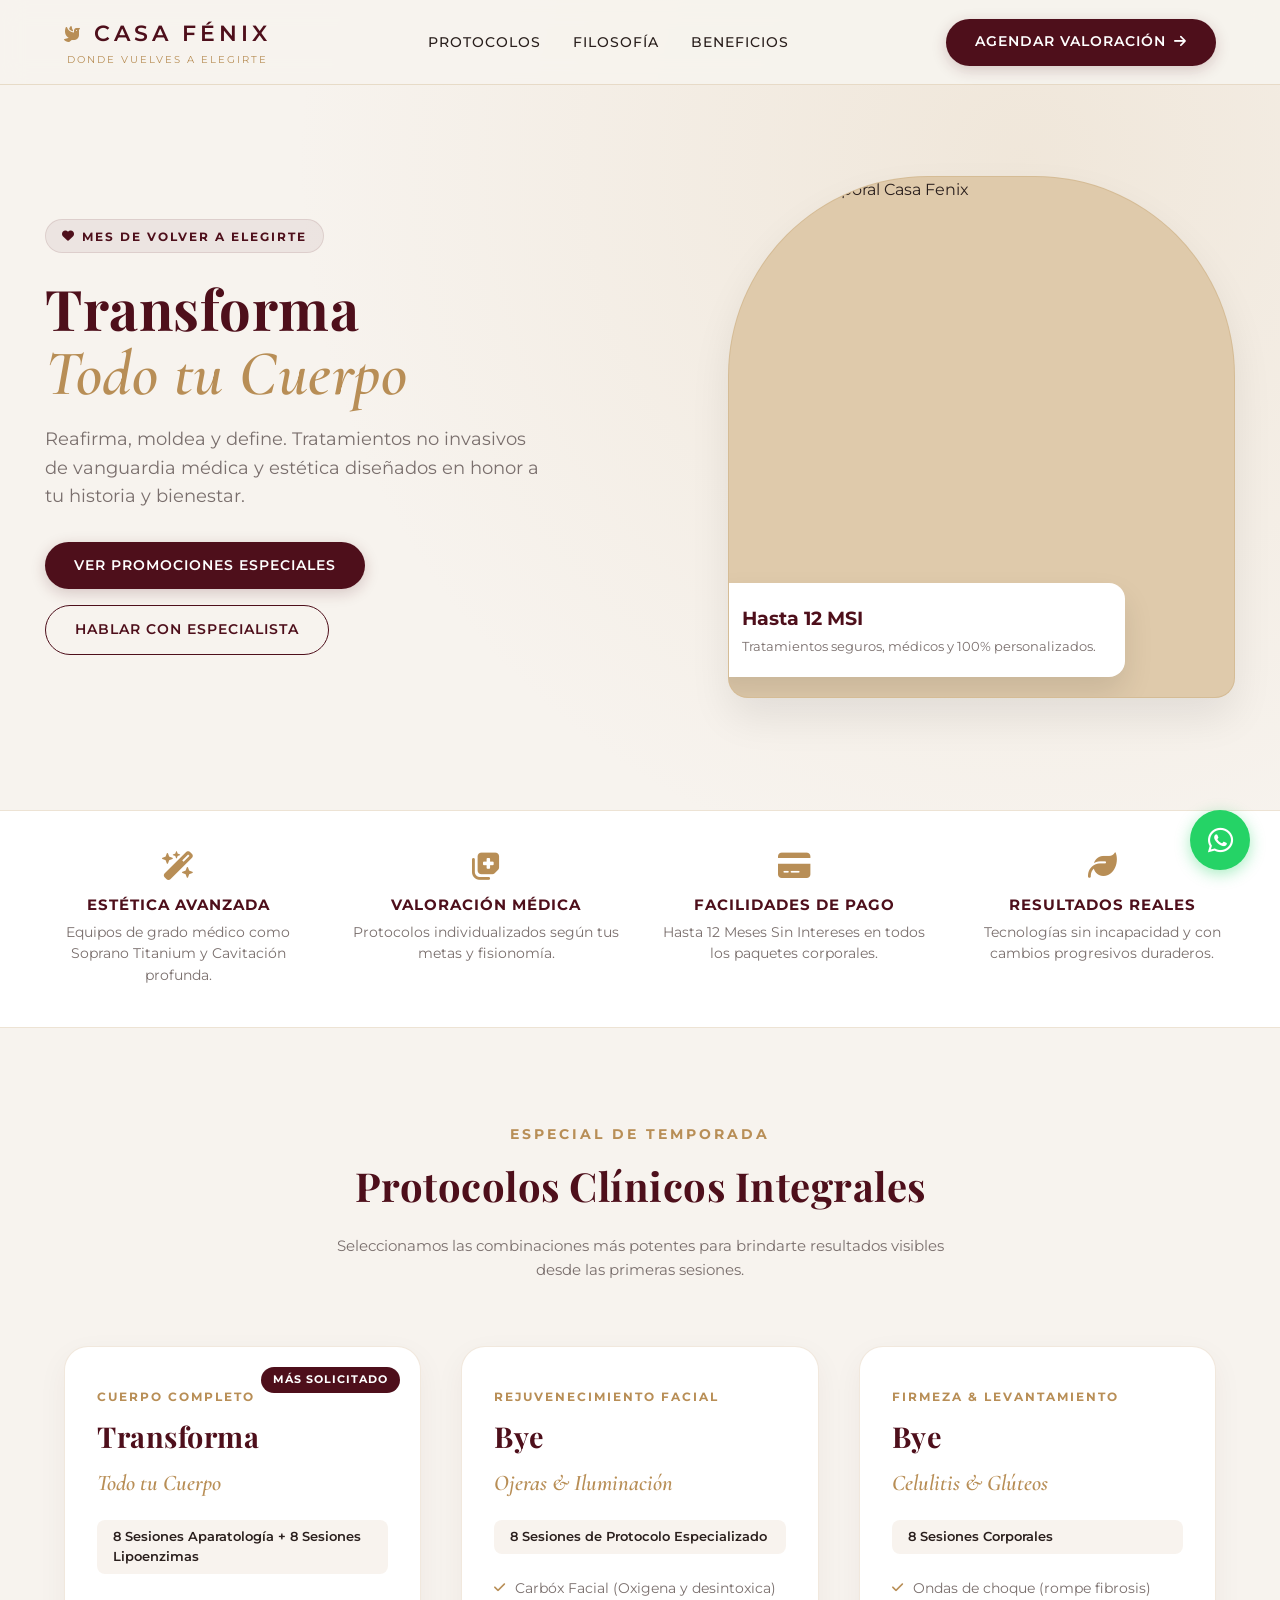
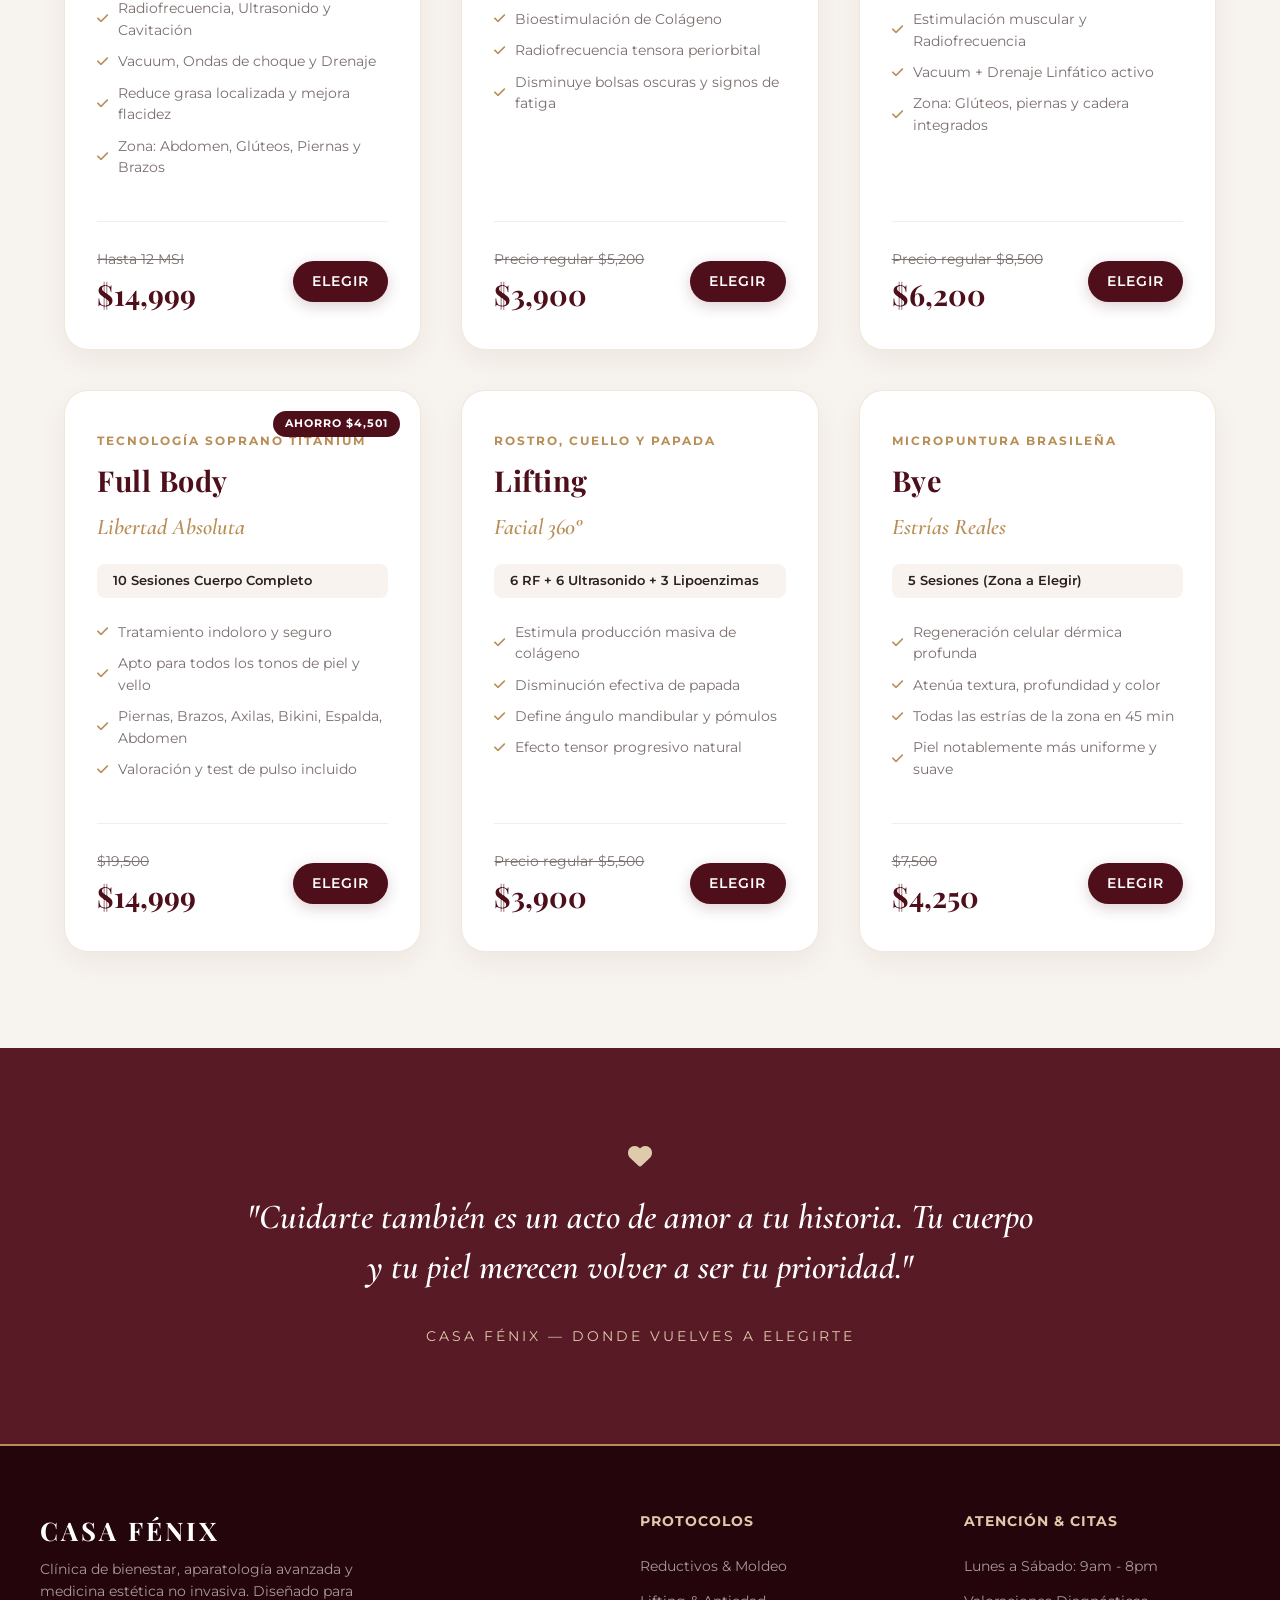
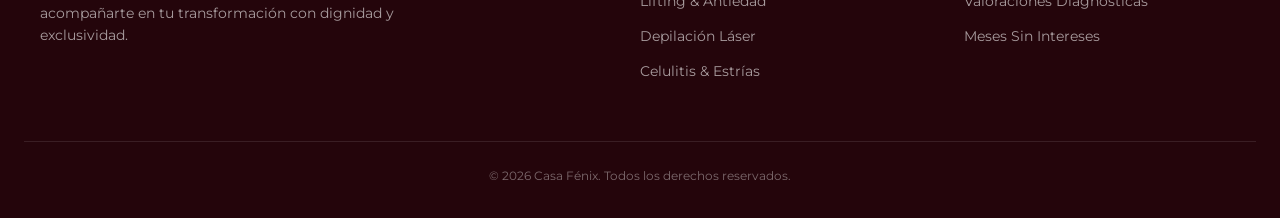
==== index.html @ b95ff63a "Add files via upload" ====
<!DOCTYPE html>
<html lang="es">
<head>
    <meta charset="UTF-8">
    <meta name="viewport" content="width=device-width, initial-scale=1.0">
    <title>Casa Fénix | Donde vuelves a elegirte</title>
    <!-- Google Fonts -->
    <link rel="preconnect" href="https://fonts.googleapis.com">
    <link rel="preconnect" href="https://fonts.gstatic.com" crossorigin>
    <link href="https://fonts.googleapis.com/css2?family=Cormorant+Garamond:ital,wght@1,400;1,600&family=Montserrat:wght@300;400;500;600;700&family=Playfair+Display:ital,wght@0,500;0,700;1,400&display=swap" rel="stylesheet">
    <!-- FontAwesome para íconos -->
    <link rel="stylesheet" href="https://cdnjs.cloudflare.com/ajax/libs/font-awesome/6.4.0/css/all.min.css">

    <style>
        :root {
            --burgundy: #4E0F1B;
            --burgundy-dark: #320810;
            --burgundy-light: #721829;
            --gold: #B88E56;
            --gold-light: #DFCAAB;
            --gold-gradient: linear-gradient(135deg, #B88E56 0%, #D4AF77 50%, #A37943 100%);
            --cream-bg: #F7F3EE;
            --card-bg: #FFFFFF;
            --text-dark: #2A1F1D;
            --text-muted: #7A6F6D;
            --border-light: rgba(184, 142, 86, 0.25);
            --shadow-soft: 0 10px 30px rgba(78, 15, 27, 0.05);
            --transition: all 0.3s cubic-bezier(0.25, 0.8, 0.25, 1);
        }

        * {
            margin: 0;
            padding: 0;
            box-sizing: border-box;
        }

        body {
            font-family: 'Montserrat', sans-serif;
            background-color: var(--cream-bg);
            color: var(--text-dark);
            line-height: 1.6;
            overflow-x: hidden;
        }

        /* TIPOGRAFÍAS */
        h1, h2, h3, .serif-font {
            font-family: 'Playfair Display', serif;
            letter-spacing: 0.5px;
        }

        .script-font {
            font-family: 'Cormorant Garamond', serif;
            font-style: italic;
            font-weight: 600;
        }

        /* HEADER / NAVEGACIÓN */
        header {
            position: fixed;
            top: 0;
            left: 0;
            width: 100%;
            background: rgba(247, 243, 238, 0.92);
            backdrop-filter: blur(12px);
            z-index: 1000;
            border-bottom: 1px solid var(--border-light);
            transition: var(--transition);
        }

        .nav-container {
            max-width: 1200px;
            margin: 0 auto;
            display: flex;
            justify-content: space-between;
            align-items: center;
            padding: 1rem 1.5rem;
        }

        .logo-area {
            text-align: center;
            text-decoration: none;
        }

        .logo-title {
            font-size: 1.4rem;
            letter-spacing: 4px;
            font-weight: 600;
            color: var(--burgundy);
            display: flex;
            align-items: center;
            gap: 10px;
        }

        .logo-subtitle {
            font-size: 0.65rem;
            letter-spacing: 2px;
            color: var(--gold);
            text-transform: uppercase;
        }

        .nav-links {
            display: flex;
            gap: 2rem;
            list-style: none;
        }

        .nav-links a {
            text-decoration: none;
            color: var(--text-dark);
            font-size: 0.85rem;
            font-weight: 500;
            letter-spacing: 1px;
            text-transform: uppercase;
            transition: var(--transition);
        }

        .nav-links a:hover {
            color: var(--burgundy);
        }

        /* BOTONES */
        .btn {
            display: inline-flex;
            align-items: center;
            justify-content: center;
            gap: 8px;
            padding: 0.8rem 1.8rem;
            border-radius: 50px;
            text-decoration: none;
            font-weight: 600;
            font-size: 0.85rem;
            letter-spacing: 1px;
            transition: var(--transition);
            cursor: pointer;
            border: none;
            text-transform: uppercase;
        }

        .btn-burgundy {
            background-color: var(--burgundy);
            color: #FFFFFF;
            box-shadow: 0 4px 15px rgba(78, 15, 27, 0.2);
        }

        .btn-burgundy:hover {
            background-color: var(--burgundy-light);
            transform: translateY(-2px);
            box-shadow: 0 8px 25px rgba(78, 15, 27, 0.3);
        }

        /* HERO SECTION */
        .hero {
            padding: 9rem 1.5rem 5rem;
            min-height: 90vh;
            display: flex;
            align-items: center;
            position: relative;
            background: radial-gradient(circle at 80% 20%, rgba(223, 202, 171, 0.3) 0%, transparent 60%);
        }

        .hero-container {
            max-width: 1200px;
            margin: 0 auto;
            display: grid;
            grid-template-columns: 1.1fr 0.9fr;
            gap: 4rem;
            align-items: center;
        }

        .hero-tag {
            display: inline-flex;
            align-items: center;
            gap: 6px;
            background: rgba(78, 15, 27, 0.06);
            color: var(--burgundy);
            padding: 0.4rem 1rem;
            border-radius: 30px;
            font-size: 0.75rem;
            font-weight: 700;
            letter-spacing: 2px;
            text-transform: uppercase;
            margin-bottom: 1.5rem;
            border: 1px solid rgba(78, 15, 27, 0.1);
        }

        .hero-title {
            font-size: 3.5rem;
            line-height: 1.1;
            color: var(--burgundy);
            margin-bottom: 1rem;
        }

        .hero-title span {
            font-size: 4rem;
            color: var(--gold);
            display: block;
        }

        .hero-desc {
            color: var(--text-muted);
            font-size: 1.1rem;
            margin-bottom: 2rem;
            max-width: 500px;
        }

        .hero-banner-image {
            position: relative;
            border-radius: 200px 200px 20px 20px;
            overflow: hidden;
            border: 1px solid var(--border-light);
            box-shadow: 0 20px 40px rgba(0, 0, 0, 0.08);
            background-color: var(--gold-light);
        }

        .hero-banner-image img {
            width: 100%;
            height: 520px;
            object-fit: cover;
            display: block;
        }

        .hero-floating-card {
            position: absolute;
            bottom: 20px;
            left: -20px;
            background: #FFFFFF;
            padding: 1.2rem 1.8rem;
            border-radius: 16px;
            box-shadow: 0 15px 30px rgba(0,0,0,0.1);
            border-left: 4px solid var(--gold);
        }

        .hero-floating-card h4 {
            color: var(--burgundy);
            font-size: 1.2rem;
            margin-bottom: 4px;
        }

        .hero-floating-card p {
            font-size: 0.8rem;
            color: var(--text-muted);
        }

        /* PILARES / BENEFICIOS */
        .features-strip {
            background-color: #FFFFFF;
            border-top: 1px solid var(--border-light);
            border-bottom: 1px solid var(--border-light);
            padding: 2.5rem 1.5rem;
        }

        .features-grid {
            max-width: 1200px;
            margin: 0 auto;
            display: grid;
            grid-template-columns: repeat(auto-fit, minmax(240px, 1fr));
            gap: 2rem;
            text-align: center;
        }

        .feature-item i {
            font-size: 1.8rem;
            color: var(--gold);
            margin-bottom: 0.8rem;
        }

        .feature-item h5 {
            font-size: 0.95rem;
            text-transform: uppercase;
            letter-spacing: 1px;
            color: var(--burgundy);
            margin-bottom: 0.3rem;
        }

        .feature-item p {
            font-size: 0.85rem;
            color: var(--text-muted);
        }

        /* PROTOCOLOS Y PROMOCIONES */
        .treatments-section {
            padding: 6rem 1.5rem;
            max-width: 1200px;
            margin: 0 auto;
        }

        .section-header {
            text-align: center;
            max-width: 650px;
            margin: 0 auto 4rem;
        }

        .section-tag {
            color: var(--gold);
            font-size: 0.85rem;
            letter-spacing: 3px;
            text-transform: uppercase;
            font-weight: 700;
            display: block;
            margin-bottom: 0.5rem;
        }

        .section-title {
            font-size: 2.5rem;
            color: var(--burgundy);
            margin-bottom: 1rem;
        }

        .section-desc {
            color: var(--text-muted);
            font-size: 0.95rem;
        }

        .cards-grid {
            display: grid;
            grid-template-columns: repeat(auto-fill, minmax(350px, 1fr));
            gap: 2.5rem;
        }

        .treatment-card {
            background: var(--card-bg);
            border-radius: 24px;
            overflow: hidden;
            border: 1px solid rgba(184, 142, 86, 0.2);
            box-shadow: var(--shadow-soft);
            display: flex;
            flex-direction: column;
            transition: var(--transition);
            position: relative;
        }

        .treatment-card:hover {
            transform: translateY(-8px);
            box-shadow: 0 20px 40px rgba(78, 15, 27, 0.1);
        }

        .card-ribbon {
            position: absolute;
            top: 20px;
            right: 20px;
            background: var(--burgundy);
            color: #FFFFFF;
            font-size: 0.7rem;
            font-weight: 700;
            padding: 4px 12px;
            border-radius: 20px;
            letter-spacing: 1px;
            text-transform: uppercase;
        }

        .card-body {
            padding: 2.5rem 2rem 2rem;
            display: flex;
            flex-direction: column;
            flex-grow: 1;
        }

        .card-header-protocol {
            font-size: 0.75rem;
            text-transform: uppercase;
            letter-spacing: 2px;
            color: var(--gold);
            font-weight: 700;
            margin-bottom: 0.4rem;
        }

        .card-title {
            font-size: 1.8rem;
            color: var(--burgundy);
            margin-bottom: 0.4rem;
        }

        .card-subtitle {
            font-size: 1.4rem;
            color: var(--gold);
            margin-bottom: 1.2rem;
        }

        .card-sessions {
            background: rgba(184, 142, 86, 0.1);
            color: var(--text-dark);
            padding: 0.4rem 1rem;
            border-radius: 8px;
            font-size: 0.8rem;
            font-weight: 600;
            display: inline-block;
            margin-bottom: 1.5rem;
        }

        .card-features {
            list-style: none;
            margin-bottom: 2rem;
            flex-grow: 1;
        }

        .card-features li {
            font-size: 0.85rem;
            margin-bottom: 0.6rem;
            color: var(--text-muted);
            display: flex;
            align-items: center;
            gap: 10px;
        }

        .card-features li i {
            color: var(--gold);
            font-size: 0.8rem;
        }

        .card-pricing {
            border-top: 1px solid rgba(184, 142, 86, 0.15);
            padding-top: 1.5rem;
            display: flex;
            justify-content: space-between;
            align-items: center;
        }

        .price-regular {
            text-decoration: line-through;
            font-size: 0.85rem;
            color: var(--text-muted);
        }

        .price-special {
            font-size: 1.8rem;
            font-weight: 700;
            color: var(--burgundy);
            font-family: 'Playfair Display', serif;
        }

        .price-msi {
            font-size: 0.7rem;
            color: var(--gold);
            font-weight: 600;
            text-transform: uppercase;
        }

        /* TESTIMONIOS / MANIFIESTO */
        .manifesto-section {
            background: linear-gradient(rgba(78, 15, 27, 0.95), rgba(78, 15, 27, 0.95)), url('https://images.unsplash.com/photo-1540555700478-4be289fbecef?auto=format&fit=crop&w=1200&q=80') center/cover fixed;
            color: #FFFFFF;
            padding: 6rem 1.5rem;
            text-align: center;
        }

        .manifesto-content {
            max-width: 800px;
            margin: 0 auto;
        }

        .manifesto-phrase {
            font-size: 2.2rem;
            line-height: 1.4;
            margin-bottom: 2rem;
        }

        .manifesto-author {
            font-size: 0.85rem;
            letter-spacing: 3px;
            text-transform: uppercase;
            color: var(--gold-light);
        }

        /* FOOTER */
        footer {
            background: #24050B;
            color: #FFFFFF;
            padding: 4rem 1.5rem 2rem;
            border-top: 2px solid var(--gold);
        }

        .footer-grid {
            max-width: 1200px;
            margin: 0 auto;
            display: grid;
            grid-template-columns: 2fr 1fr 1fr;
            gap: 3rem;
            margin-bottom: 3rem;
        }

        .footer-logo h3 {
            font-size: 1.6rem;
            letter-spacing: 3px;
            margin-bottom: 0.5rem;
        }

        .footer-desc {
            color: rgba(255, 255, 255, 0.6);
            font-size: 0.85rem;
            max-width: 380px;
        }

        .footer-col h5 {
            color: var(--gold-light);
            font-size: 0.9rem;
            letter-spacing: 1px;
            text-transform: uppercase;
            margin-bottom: 1.2rem;
        }

        .footer-col ul {
            list-style: none;
        }

        .footer-col ul li {
            margin-bottom: 0.6rem;
        }

        .footer-col ul li a {
            color: rgba(255, 255, 255, 0.6);
            text-decoration: none;
            font-size: 0.85rem;
            transition: var(--transition);
        }

        .footer-col ul li a:hover {
            color: var(--gold-light);
        }

        .footer-bottom {
            text-align: center;
            border-top: 1px solid rgba(255, 255, 255, 0.1);
            padding-top: 1.5rem;
            font-size: 0.75rem;
            color: rgba(255, 255, 255, 0.4);
        }

        /* BOTÓN FLOTANTE DE WHATSAPP */
        .whatsapp-float {
            position: fixed;
            bottom: 30px;
            right: 30px;
            background-color: #25D366;
            color: #FFF;
            width: 60px;
            height: 60px;
            border-radius: 50%;
            display: flex;
            align-items: center;
            justify-content: center;
            font-size: 1.8rem;
            box-shadow: 0 4px 15px rgba(37, 211, 102, 0.4);
            text-decoration: none;
            z-index: 1000;
            transition: var(--transition);
        }

        .whatsapp-float:hover {
            transform: scale(1.1);
        }

        /* RESPONSIVE */
        @media (max-width: 900px) {
            .hero-container {
                grid-template-columns: 1fr;
                text-align: center;
            }
            .hero-floating-card {
                left: 50%;
                transform: translateX(-50%);
                width: 80%;
            }
            .hero-desc {
                margin: 0 auto 2rem;
            }
            .footer-grid {
                grid-template-columns: 1fr;
            }
            .nav-links {
                display: none;
            }
        }
    </style>
</head>
<body>

    <!-- NAVEGACIÓN -->
    <header>
        <div class="nav-container">
            <a href="#" class="logo-area">
                <div class="logo-title">
                    <i class="fa-solid fa-dove" style="font-size: 1rem; color: var(--gold);"></i>
                    CASA FÉNIX
                </div>
                <div class="logo-subtitle">Donde vuelves a elegirte</div>
            </a>
            <ul class="nav-links">
                <li><a href="#tratamientos">Protocolos</a></li>
                <li><a href="#experiencia">Filosofía</a></li>
                <li><a href="#beneficios">Beneficios</a></li>
            </ul>
            <a href="https://wa.me/521234567890?text=Hola,%20deseo%20agendar%20mi%20valoración%20en%20Casa%20Fénix" target="_blank" class="btn btn-burgundy">
                Agendar Valoración <i class="fa-solid fa-arrow-right"></i>
            </a>
        </div>
    </header>

    <!-- HERO SECTION -->
    <section class="hero">
        <div class="hero-container">
            <div>
                <div class="hero-tag">
                    <i class="fa-solid fa-heart"></i> Mes de volver a elegirte
                </div>
                <h1 class="hero-title">
                    Transforma <span class="script-font">Todo tu Cuerpo</span>
                </h1>
                <p class="hero-desc">
                    Reafirma, moldea y define. Tratamientos no invasivos de vanguardia médica y estética diseñados en honor a tu historia y bienestar.
                </p>
                <div style="display: flex; gap: 1rem; flex-wrap: wrap;">
                    <a href="#tratamientos" class="btn btn-burgundy">Ver Promociones Especiales</a>
                    <a href="https://wa.me/521234567890" target="_blank" class="btn" style="border: 1px solid var(--burgundy); color: var(--burgundy);">Hablar con Especialista</a>
                </div>
            </div>
            <div class="hero-banner-image">
                <!-- Imagen estética de alta calidad -->
                <img src="https://images.unsplash.com/photo-1519823551278-64ac92734fb1?auto=format&fit=crop&w=800&q=80" alt="Cuidado corporal Casa Fenix">
                <div class="hero-floating-card">
                    <h4>Hasta 12 MSI</h4>
                    <p>Tratamientos seguros, médicos y 100% personalizados.</p>
                </div>
            </div>
        </div>
    </section>

    <!-- PILARES DE VALOR -->
    <section class="features-strip" id="beneficios">
        <div class="features-grid">
            <div class="feature-item">
                <i class="fa-solid fa-wand-magic-sparkles"></i>
                <h5>Estética Avanzada</h5>
                <p>Equipos de grado médico como Soprano Titanium y Cavitación profunda.</p>
            </div>
            <div class="feature-item">
                <i class="fa-solid fa-notes-medical"></i>
                <h5>Valoración Médica</h5>
                <p>Protocolos individualizados según tus metas y fisionomía.</p>
            </div>
            <div class="feature-item">
                <i class="fa-solid fa-credit-card"></i>
                <h5>Facilidades de Pago</h5>
                <p>Hasta 12 Meses Sin Intereses en todos los paquetes corporales.</p>
            </div>
            <div class="feature-item">
                <i class="fa-solid fa-leaf"></i>
                <h5>Resultados Reales</h5>
                <p>Tecnologías sin incapacidad y con cambios progresivos duraderos.</p>
            </div>
        </div>
    </section>

    <!-- CATÁLOGO DE TRATAMIENTOS / CARDS EXTRAÍDAS -->
    <section class="treatments-section" id="tratamientos">
        <div class="section-header">
            <span class="section-tag">Especial de Temporada</span>
            <h2 class="section-title">Protocolos Clínicos Integrales</h2>
            <p class="section-desc">Seleccionamos las combinaciones más potentes para brindarte resultados visibles desde las primeras sesiones.</p>
        </div>

        <div class="cards-grid">
            
            <!-- TARJETA 1: TRANSFORMA TODO TU CUERPO -->
            <div class="treatment-card">
                <div class="card-ribbon">Más Solicitado</div>
                <div class="card-body">
                    <span class="card-header-protocol">Cuerpo Completo</span>
                    <h3 class="card-title">Transforma</h3>
                    <div class="card-subtitle script-font">Todo tu Cuerpo</div>
                    <span class="card-sessions">8 Sesiones Aparatología + 8 Sesiones Lipoenzimas</span>
                    
                    <ul class="card-features">
                        <li><i class="fa-solid fa-check"></i> Radiofrecuencia, Ultrasonido y Cavitación</li>
                        <li><i class="fa-solid fa-check"></i> Vacuum, Ondas de choque y Drenaje</li>
                        <li><i class="fa-solid fa-check"></i> Reduce grasa localizada y mejora flacidez</li>
                        <li><i class="fa-solid fa-check"></i> Zona: Abdomen, Glúteos, Piernas y Brazos</li>
                    </ul>

                    <div class="card-pricing">
                        <div>
                            <span class="price-regular">Hasta 12 MSI</span>
                            <div class="price-special">$14,999</div>
                        </div>
                        <a href="https://wa.me/521234567890?text=Me%20interesa%20el%20paquete%20Transforma%20Todo%20tu%20Cuerpo" target="_blank" class="btn btn-burgundy" style="padding: 0.6rem 1.2rem;">Elegir</a>
                    </div>
                </div>
            </div>

            <!-- TARJETA 2: BYE OJERAS -->
            <div class="treatment-card">
                <div class="card-body">
                    <span class="card-header-protocol">Rejuvenecimiento Facial</span>
                    <h3 class="card-title">Bye</h3>
                    <div class="card-subtitle script-font">Ojeras & Iluminación</div>
                    <span class="card-sessions">8 Sesiones de Protocolo Especializado</span>
                    
                    <ul class="card-features">
                        <li><i class="fa-solid fa-check"></i> Carbóx Facial (Oxigena y desintoxica)</li>
                        <li><i class="fa-solid fa-check"></i> Bioestimulación de Colágeno</li>
                        <li><i class="fa-solid fa-check"></i> Radiofrecuencia tensora periorbital</li>
                        <li><i class="fa-solid fa-check"></i> Disminuye bolsas oscuras y signos de fatiga</li>
                    </ul>

                    <div class="card-pricing">
                        <div>
                            <span class="price-regular">Precio regular $5,200</span>
                            <div class="price-special">$3,900</div>
                        </div>
                        <a href="https://wa.me/521234567890?text=Me%20interesa%20el%20paquete%20Bye%20Ojeras" target="_blank" class="btn btn-burgundy" style="padding: 0.6rem 1.2rem;">Elegir</a>
                    </div>
                </div>
            </div>

            <!-- TARJETA 3: BYE CELULITIS -->
            <div class="treatment-card">
                <div class="card-body">
                    <span class="card-header-protocol">Firmeza & Levantamiento</span>
                    <h3 class="card-title">Bye</h3>
                    <div class="card-subtitle script-font">Celulitis & Glúteos</div>
                    <span class="card-sessions">8 Sesiones Corporales</span>
                    
                    <ul class="card-features">
                        <li><i class="fa-solid fa-check"></i> Ondas de choque (rompe fibrosis)</li>
                        <li><i class="fa-solid fa-check"></i> Estimulación muscular y Radiofrecuencia</li>
                        <li><i class="fa-solid fa-check"></i> Vacuum + Drenaje Linfático activo</li>
                        <li><i class="fa-solid fa-check"></i> Zona: Glúteos, piernas y cadera integrados</li>
                    </ul>

                    <div class="card-pricing">
                        <div>
                            <span class="price-regular">Precio regular $8,500</span>
                            <div class="price-special">$6,200</div>
                        </div>
                        <a href="https://wa.me/521234567890?text=Me%20interesa%20el%20paquete%20Bye%20Celulitis" target="_blank" class="btn btn-burgundy" style="padding: 0.6rem 1.2rem;">Elegir</a>
                    </div>
                </div>
            </div>

            <!-- TARJETA 4: DEPILACIÓN LÁSER FULL BODY -->
            <div class="treatment-card">
                <div class="card-ribbon">Ahorro $4,501</div>
                <div class="card-body">
                    <span class="card-header-protocol">Tecnología Soprano Titanium</span>
                    <h3 class="card-title">Full Body</h3>
                    <div class="card-subtitle script-font">Libertad Absoluta</div>
                    <span class="card-sessions">10 Sesiones Cuerpo Completo</span>
                    
                    <ul class="card-features">
                        <li><i class="fa-solid fa-check"></i> Tratamiento indoloro y seguro</li>
                        <li><i class="fa-solid fa-check"></i> Apto para todos los tonos de piel y vello</li>
                        <li><i class="fa-solid fa-check"></i> Piernas, Brazos, Axilas, Bikini, Espalda, Abdomen</li>
                        <li><i class="fa-solid fa-check"></i> Valoración y test de pulso incluido</li>
                    </ul>

                    <div class="card-pricing">
                        <div>
                            <span class="price-regular">$19,500</span>
                            <div class="price-special">$14,999</div>
                        </div>
                        <a href="https://wa.me/521234567890?text=Me%20interesa%20la%20Depilación%20Full%20Body" target="_blank" class="btn btn-burgundy" style="padding: 0.6rem 1.2rem;">Elegir</a>
                    </div>
                </div>
            </div>

            <!-- TARJETA 5: LIFTING FACIAL 360 -->
            <div class="treatment-card">
                <div class="card-body">
                    <span class="card-header-protocol">Rostro, Cuello y Papada</span>
                    <h3 class="card-title">Lifting</h3>
                    <div class="card-subtitle script-font">Facial 360°</div>
                    <span class="card-sessions">6 RF + 6 Ultrasonido + 3 Lipoenzimas</span>
                    
                    <ul class="card-features">
                        <li><i class="fa-solid fa-check"></i> Estimula producción masiva de colágeno</li>
                        <li><i class="fa-solid fa-check"></i> Disminución efectiva de papada</li>
                        <li><i class="fa-solid fa-check"></i> Define ángulo mandibular y pómulos</li>
                        <li><i class="fa-solid fa-check"></i> Efecto tensor progresivo natural</li>
                    </ul>

                    <div class="card-pricing">
                        <div>
                            <span class="price-regular">Precio regular $5,500</span>
                            <div class="price-special">$3,900</div>
                        </div>
                        <a href="https://wa.me/521234567890?text=Me%20interesa%20el%20Lifting%20Facial%20360" target="_blank" class="btn btn-burgundy" style="padding: 0.6rem 1.2rem;">Elegir</a>
                    </div>
                </div>
            </div>

            <!-- TARJETA 6: BYE ESTRÍAS -->
            <div class="treatment-card">
                <div class="card-body">
                    <span class="card-header-protocol">Micropuntura Brasileña</span>
                    <h3 class="card-title">Bye</h3>
                    <div class="card-subtitle script-font">Estrías Reales</div>
                    <span class="card-sessions">5 Sesiones (Zona a Elegir)</span>
                    
                    <ul class="card-features">
                        <li><i class="fa-solid fa-check"></i> Regeneración celular dérmica profunda</li>
                        <li><i class="fa-solid fa-check"></i> Atenúa textura, profundidad y color</li>
                        <li><i class="fa-solid fa-check"></i> Todas las estrías de la zona en 45 min</li>
                        <li><i class="fa-solid fa-check"></i> Piel notablemente más uniforme y suave</li>
                    </ul>

                    <div class="card-pricing">
                        <div>
                            <span class="price-regular">$7,500</span>
                            <div class="price-special">$4,250</div>
                        </div>
                        <a href="https://wa.me/521234567890?text=Me%20interesa%20el%20paquete%20Bye%20Estrías" target="_blank" class="btn btn-burgundy" style="padding: 0.6rem 1.2rem;">Elegir</a>
                    </div>
                </div>
            </div>

        </div>
    </section>

    <!-- MANIFIESTO EDITORIAL -->
    <section class="manifesto-section" id="experiencia">
        <div class="manifesto-content">
            <i class="fa-solid fa-heart" style="color: var(--gold-light); font-size: 1.5rem; margin-bottom: 1.5rem;"></i>
            <p class="manifesto-phrase script-font">
                "Cuidarte también es un acto de amor a tu historia. Tu cuerpo y tu piel merecen volver a ser tu prioridad."
            </p>
            <span class="manifesto-author">Casa Fénix &mdash; Donde vuelves a elegirte</span>
        </div>
    </section>

    <!-- FOOTER -->
    <footer>
        <div class="footer-grid">
            <div class="footer-logo">
                <h3 class="serif-font">CASA FÉNIX</h3>
                <p class="footer-desc">
                    Clínica de bienestar, aparatología avanzada y medicina estética no invasiva. Diseñado para acompañarte en tu transformación con dignidad y exclusividad.
                </p>
            </div>
            <div class="footer-col">
                <h5>Protocolos</h5>
                <ul>
                    <li><a href="#tratamientos">Reductivos & Moldeo</a></li>
                    <li><a href="#tratamientos">Lifting & Antiedad</a></li>
                    <li><a href="#tratamientos">Depilación Láser</a></li>
                    <li><a href="#tratamientos">Celulitis & Estrías</a></li>
                </ul>
            </div>
            <div class="footer-col">
                <h5>Atención & Citas</h5>
                <ul>
                    <li><a href="#">Lunes a Sábado: 9am - 8pm</a></li>
                    <li><a href="#">Valoraciones Diagnósticas</a></li>
                    <li><a href="#">Meses Sin Intereses</a></li>
                </ul>
            </div>
        </div>
        <div class="footer-bottom">
            &copy; 2026 Casa Fénix. Todos los derechos reservados.
        </div>
    </footer>

    <!-- BOTÓN FLOTANTE WHATSAPP -->
    <a href="https://wa.me/521234567890?text=Hola,%20quisiera%20más%20información%20sobre%20los%20tratamientos" class="whatsapp-float" target="_blank" title="Contactar por WhatsApp">
        <i class="fa-brands fa-whatsapp"></i>
    </a>

</body>
</html>
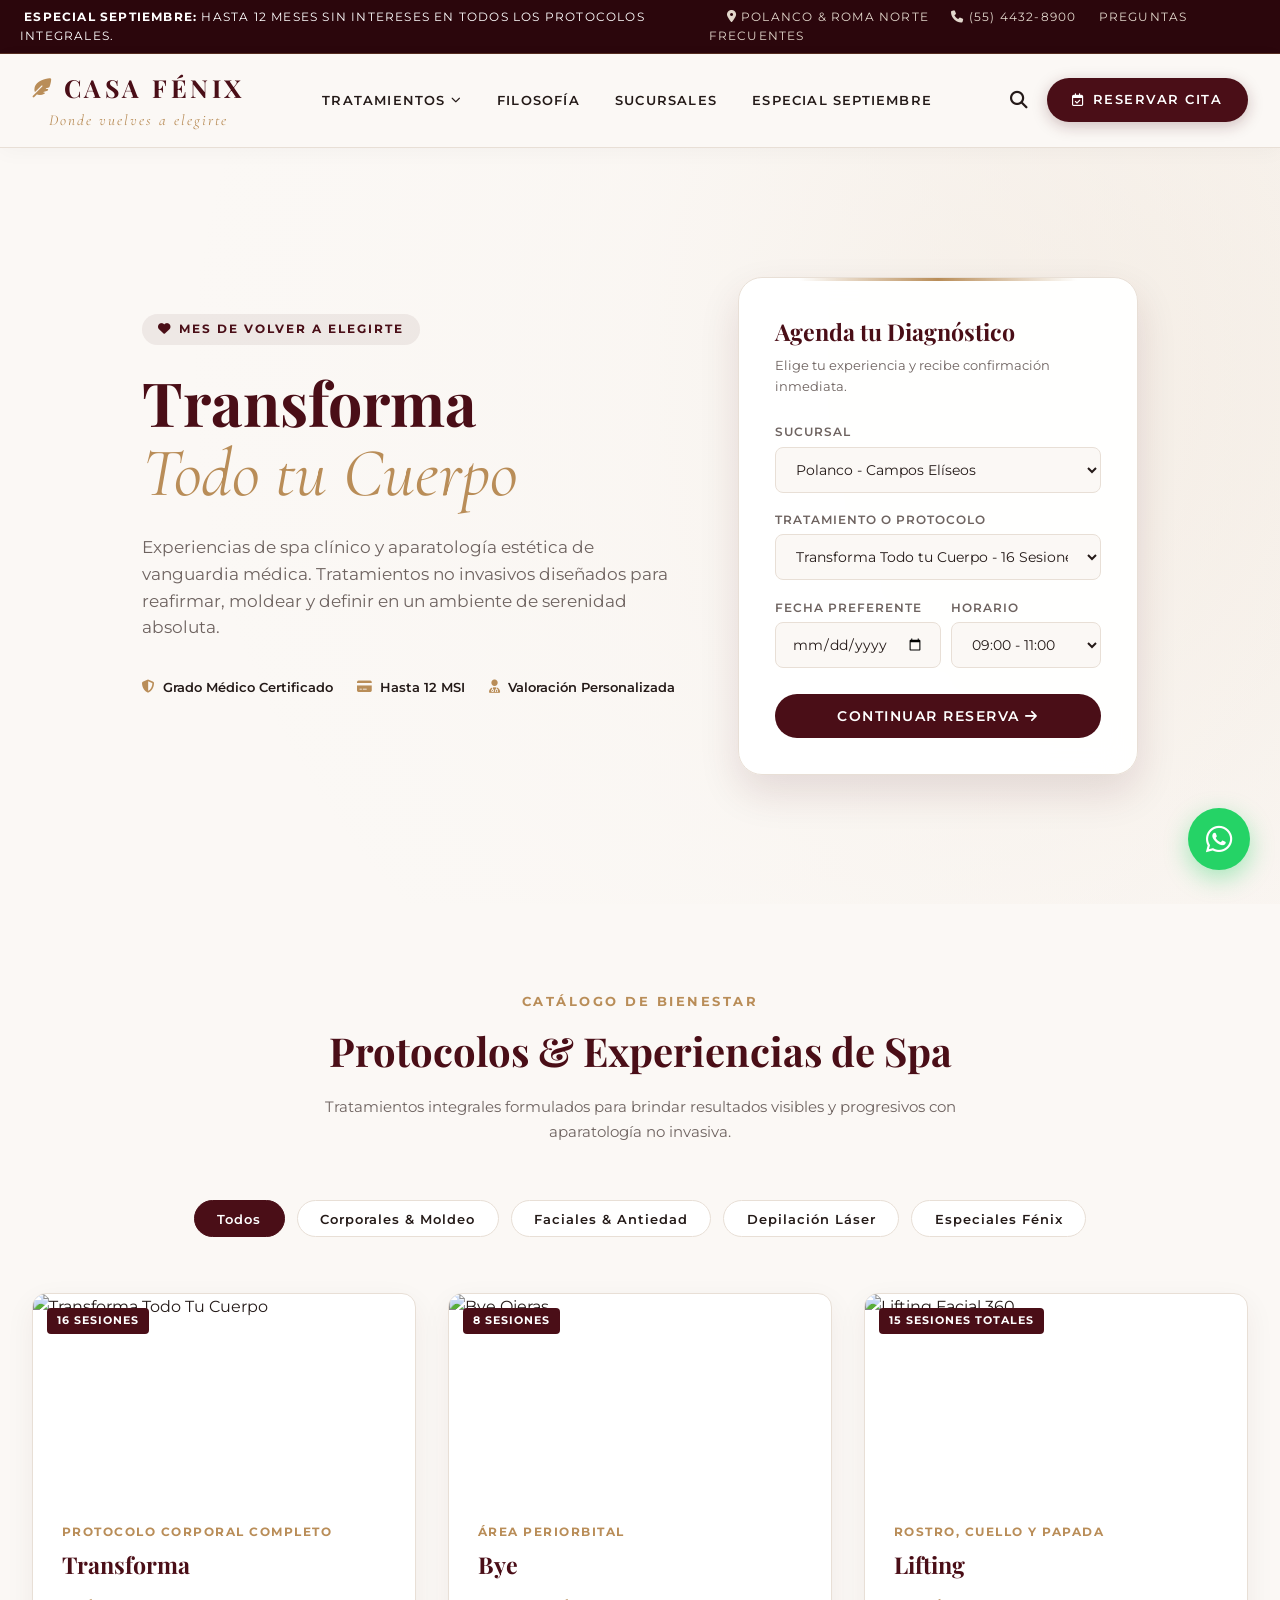
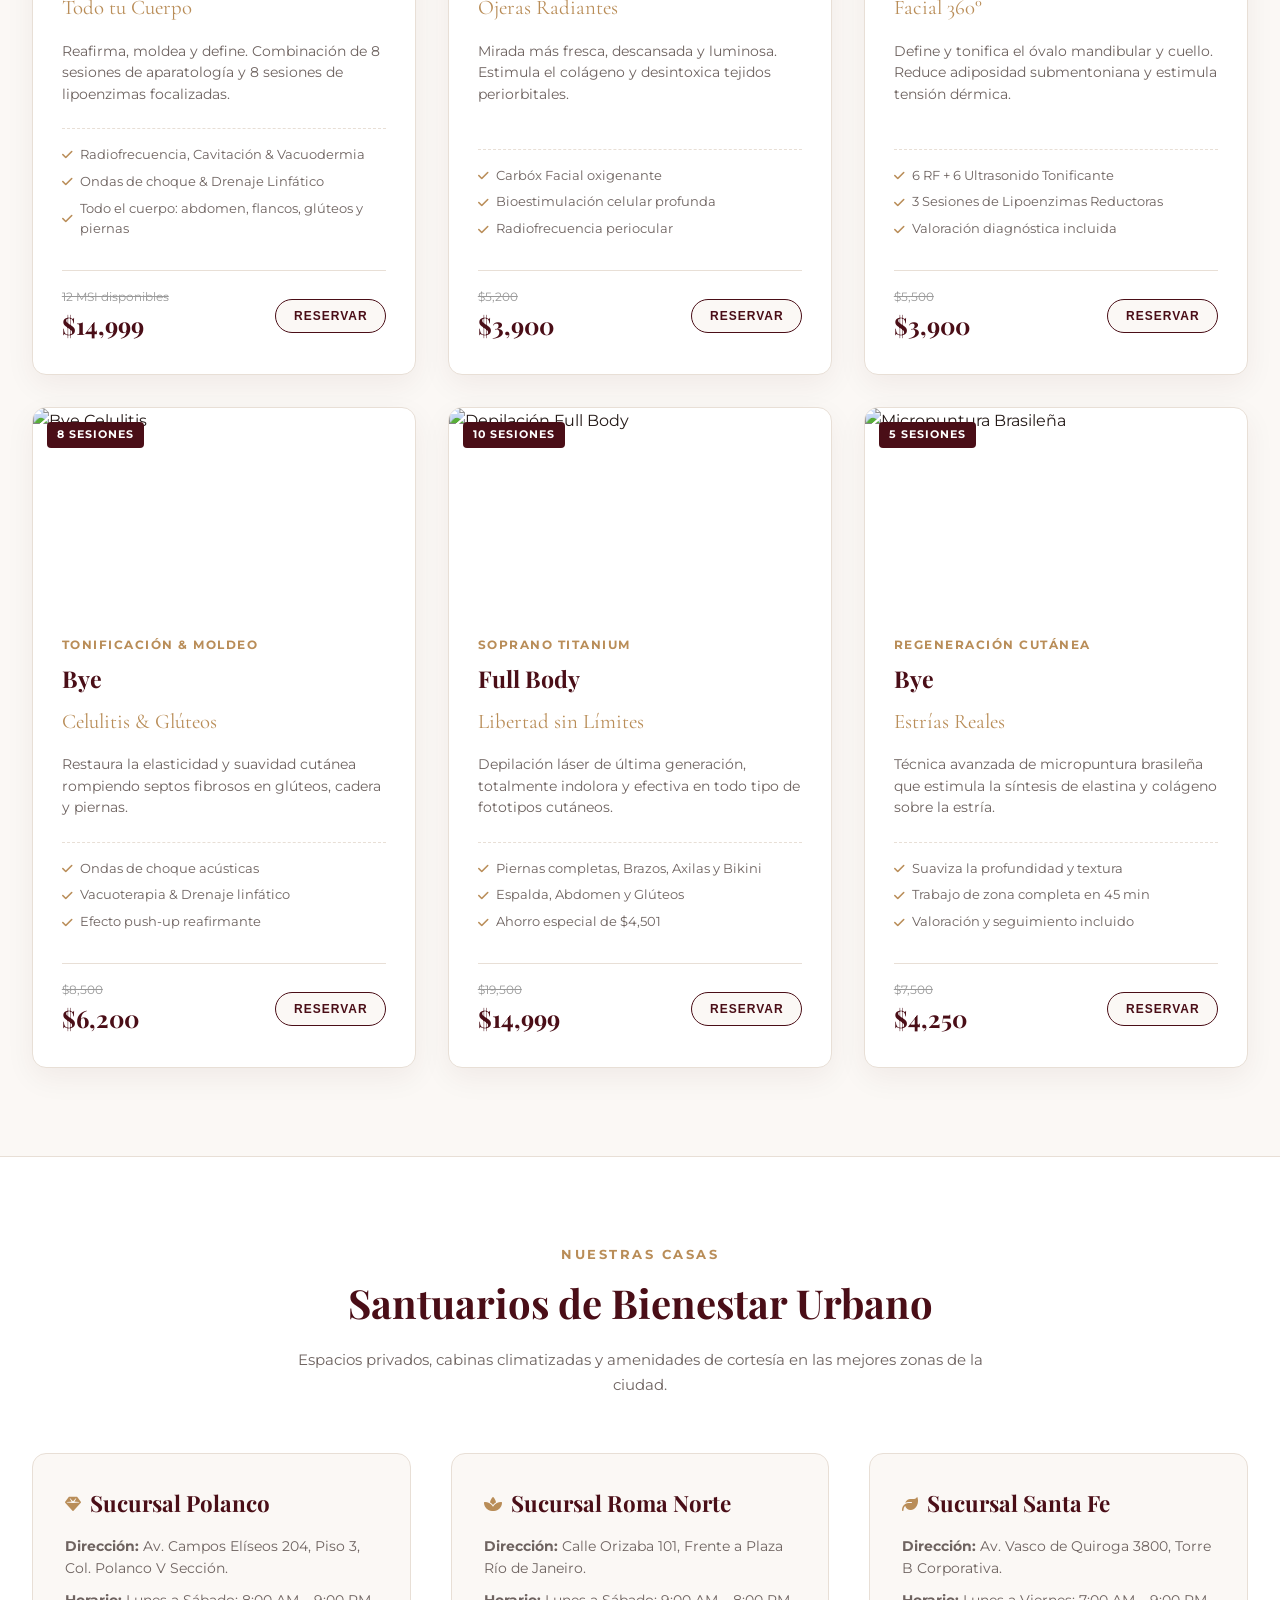
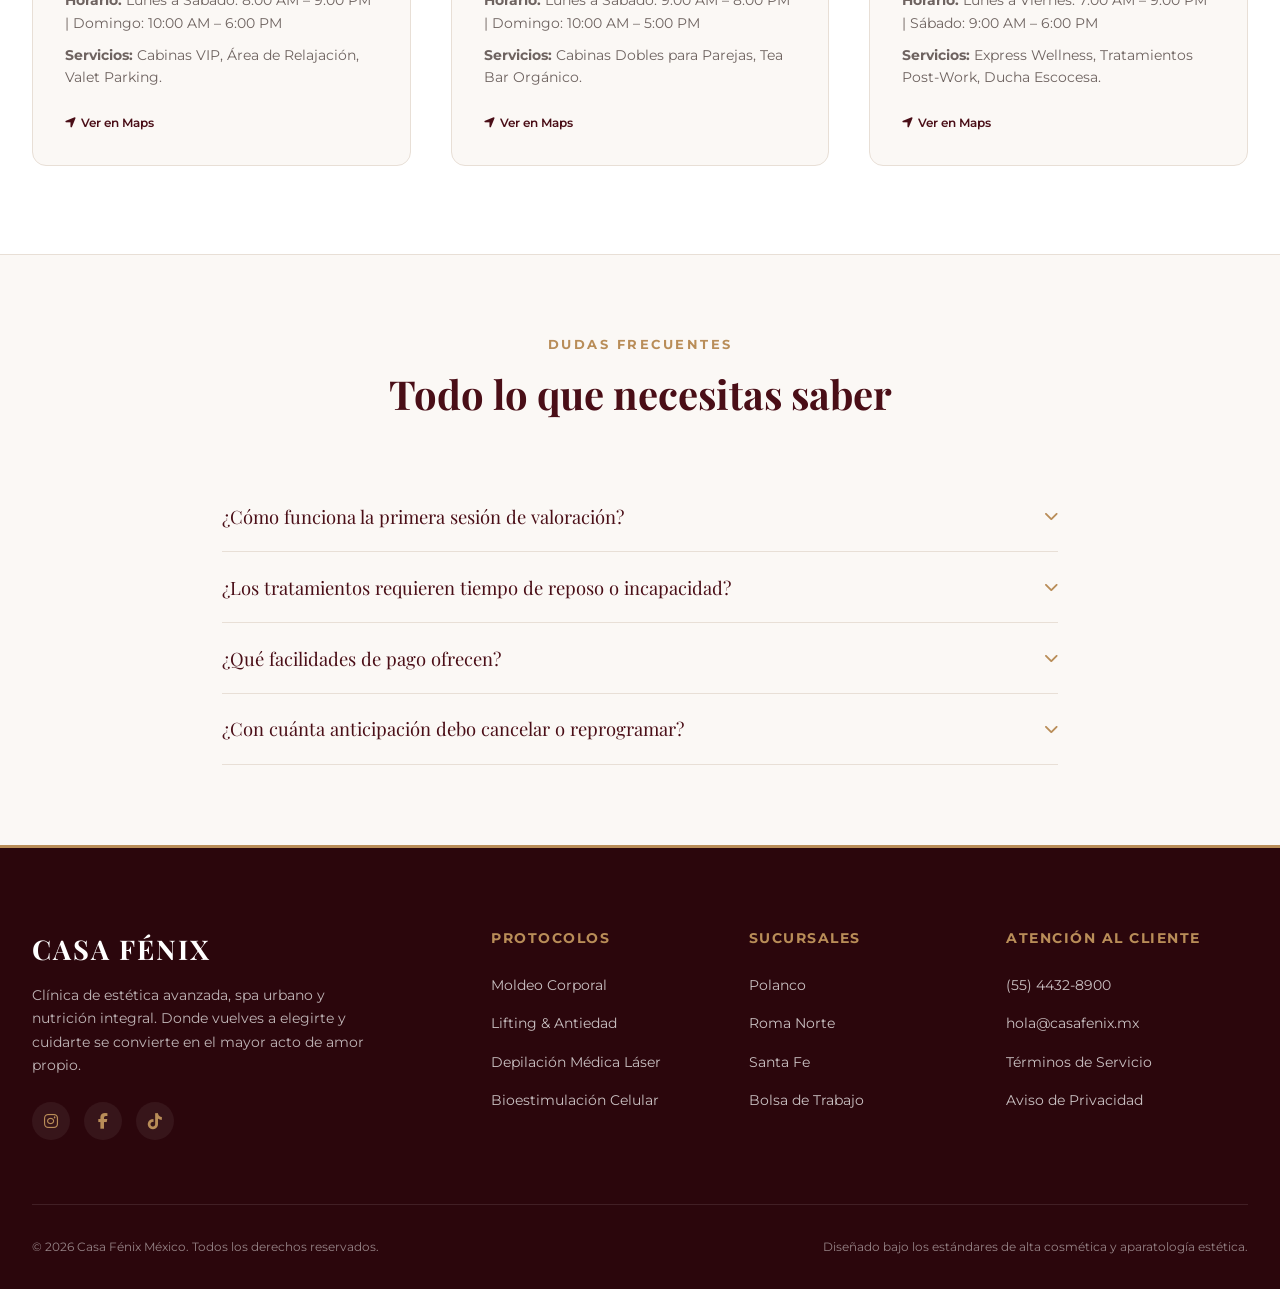
==== commit 6151fb34: "Update index.html" ====
--- a/index.html
+++ b/index.html
@@ -1,867 +1,1466 @@
 <!DOCTYPE html>
 <html lang="es">
 <head>
-    <meta charset="UTF-8">
-    <meta name="viewport" content="width=device-width, initial-scale=1.0">
-    <title>Casa Fénix | Donde vuelves a elegirte</title>
-    <!-- Google Fonts -->
-    <link rel="preconnect" href="https://fonts.googleapis.com">
-    <link rel="preconnect" href="https://fonts.gstatic.com" crossorigin>
-    <link href="https://fonts.googleapis.com/css2?family=Cormorant+Garamond:ital,wght@1,400;1,600&family=Montserrat:wght@300;400;500;600;700&family=Playfair+Display:ital,wght@0,500;0,700;1,400&display=swap" rel="stylesheet">
-    <!-- FontAwesome para íconos -->
-    <link rel="stylesheet" href="https://cdnjs.cloudflare.com/ajax/libs/font-awesome/6.4.0/css/all.min.css">
-
-    <style>
-        :root {
-            --burgundy: #4E0F1B;
-            --burgundy-dark: #320810;
-            --burgundy-light: #721829;
-            --gold: #B88E56;
-            --gold-light: #DFCAAB;
-            --gold-gradient: linear-gradient(135deg, #B88E56 0%, #D4AF77 50%, #A37943 100%);
-            --cream-bg: #F7F3EE;
-            --card-bg: #FFFFFF;
-            --text-dark: #2A1F1D;
-            --text-muted: #7A6F6D;
-            --border-light: rgba(184, 142, 86, 0.25);
-            --shadow-soft: 0 10px 30px rgba(78, 15, 27, 0.05);
-            --transition: all 0.3s cubic-bezier(0.25, 0.8, 0.25, 1);
-        }
-
-        * {
-            margin: 0;
-            padding: 0;
-            box-sizing: border-box;
-        }
-
-        body {
-            font-family: 'Montserrat', sans-serif;
-            background-color: var(--cream-bg);
-            color: var(--text-dark);
-            line-height: 1.6;
-            overflow-x: hidden;
-        }
-
-        /* TIPOGRAFÍAS */
-        h1, h2, h3, .serif-font {
-            font-family: 'Playfair Display', serif;
-            letter-spacing: 0.5px;
-        }
-
-        .script-font {
-            font-family: 'Cormorant Garamond', serif;
-            font-style: italic;
-            font-weight: 600;
-        }
-
-        /* HEADER / NAVEGACIÓN */
-        header {
-            position: fixed;
-            top: 0;
-            left: 0;
-            width: 100%;
-            background: rgba(247, 243, 238, 0.92);
-            backdrop-filter: blur(12px);
-            z-index: 1000;
-            border-bottom: 1px solid var(--border-light);
-            transition: var(--transition);
-        }
-
-        .nav-container {
-            max-width: 1200px;
-            margin: 0 auto;
-            display: flex;
-            justify-content: space-between;
-            align-items: center;
-            padding: 1rem 1.5rem;
-        }
-
-        .logo-area {
-            text-align: center;
-            text-decoration: none;
-        }
-
-        .logo-title {
-            font-size: 1.4rem;
-            letter-spacing: 4px;
-            font-weight: 600;
-            color: var(--burgundy);
-            display: flex;
-            align-items: center;
-            gap: 10px;
-        }
-
-        .logo-subtitle {
-            font-size: 0.65rem;
-            letter-spacing: 2px;
-            color: var(--gold);
-            text-transform: uppercase;
-        }
-
-        .nav-links {
-            display: flex;
-            gap: 2rem;
-            list-style: none;
-        }
-
-        .nav-links a {
-            text-decoration: none;
-            color: var(--text-dark);
-            font-size: 0.85rem;
-            font-weight: 500;
-            letter-spacing: 1px;
-            text-transform: uppercase;
-            transition: var(--transition);
-        }
-
-        .nav-links a:hover {
-            color: var(--burgundy);
-        }
-
-        /* BOTONES */
-        .btn {
-            display: inline-flex;
-            align-items: center;
-            justify-content: center;
-            gap: 8px;
-            padding: 0.8rem 1.8rem;
-            border-radius: 50px;
-            text-decoration: none;
-            font-weight: 600;
-            font-size: 0.85rem;
-            letter-spacing: 1px;
-            transition: var(--transition);
-            cursor: pointer;
-            border: none;
-            text-transform: uppercase;
-        }
-
-        .btn-burgundy {
-            background-color: var(--burgundy);
-            color: #FFFFFF;
-            box-shadow: 0 4px 15px rgba(78, 15, 27, 0.2);
-        }
-
-        .btn-burgundy:hover {
-            background-color: var(--burgundy-light);
-            transform: translateY(-2px);
-            box-shadow: 0 8px 25px rgba(78, 15, 27, 0.3);
-        }
-
-        /* HERO SECTION */
-        .hero {
-            padding: 9rem 1.5rem 5rem;
-            min-height: 90vh;
-            display: flex;
-            align-items: center;
-            position: relative;
-            background: radial-gradient(circle at 80% 20%, rgba(223, 202, 171, 0.3) 0%, transparent 60%);
-        }
-
-        .hero-container {
-            max-width: 1200px;
-            margin: 0 auto;
-            display: grid;
-            grid-template-columns: 1.1fr 0.9fr;
-            gap: 4rem;
-            align-items: center;
-        }
-
-        .hero-tag {
-            display: inline-flex;
-            align-items: center;
-            gap: 6px;
-            background: rgba(78, 15, 27, 0.06);
-            color: var(--burgundy);
-            padding: 0.4rem 1rem;
-            border-radius: 30px;
-            font-size: 0.75rem;
-            font-weight: 700;
-            letter-spacing: 2px;
-            text-transform: uppercase;
-            margin-bottom: 1.5rem;
-            border: 1px solid rgba(78, 15, 27, 0.1);
-        }
-
-        .hero-title {
-            font-size: 3.5rem;
-            line-height: 1.1;
-            color: var(--burgundy);
-            margin-bottom: 1rem;
-        }
-
-        .hero-title span {
-            font-size: 4rem;
-            color: var(--gold);
-            display: block;
-        }
-
-        .hero-desc {
-            color: var(--text-muted);
-            font-size: 1.1rem;
-            margin-bottom: 2rem;
-            max-width: 500px;
-        }
-
-        .hero-banner-image {
-            position: relative;
-            border-radius: 200px 200px 20px 20px;
-            overflow: hidden;
-            border: 1px solid var(--border-light);
-            box-shadow: 0 20px 40px rgba(0, 0, 0, 0.08);
-            background-color: var(--gold-light);
-        }
-
-        .hero-banner-image img {
-            width: 100%;
-            height: 520px;
-            object-fit: cover;
-            display: block;
-        }
-
-        .hero-floating-card {
-            position: absolute;
-            bottom: 20px;
-            left: -20px;
-            background: #FFFFFF;
-            padding: 1.2rem 1.8rem;
-            border-radius: 16px;
-            box-shadow: 0 15px 30px rgba(0,0,0,0.1);
-            border-left: 4px solid var(--gold);
-        }
-
-        .hero-floating-card h4 {
-            color: var(--burgundy);
-            font-size: 1.2rem;
-            margin-bottom: 4px;
-        }
-
-        .hero-floating-card p {
-            font-size: 0.8rem;
-            color: var(--text-muted);
-        }
-
-        /* PILARES / BENEFICIOS */
-        .features-strip {
-            background-color: #FFFFFF;
-            border-top: 1px solid var(--border-light);
-            border-bottom: 1px solid var(--border-light);
-            padding: 2.5rem 1.5rem;
-        }
-
-        .features-grid {
-            max-width: 1200px;
-            margin: 0 auto;
-            display: grid;
-            grid-template-columns: repeat(auto-fit, minmax(240px, 1fr));
-            gap: 2rem;
-            text-align: center;
-        }
-
-        .feature-item i {
-            font-size: 1.8rem;
-            color: var(--gold);
-            margin-bottom: 0.8rem;
-        }
-
-        .feature-item h5 {
-            font-size: 0.95rem;
-            text-transform: uppercase;
-            letter-spacing: 1px;
-            color: var(--burgundy);
-            margin-bottom: 0.3rem;
-        }
-
-        .feature-item p {
-            font-size: 0.85rem;
-            color: var(--text-muted);
-        }
-
-        /* PROTOCOLOS Y PROMOCIONES */
-        .treatments-section {
-            padding: 6rem 1.5rem;
-            max-width: 1200px;
-            margin: 0 auto;
-        }
-
-        .section-header {
-            text-align: center;
-            max-width: 650px;
-            margin: 0 auto 4rem;
-        }
-
-        .section-tag {
-            color: var(--gold);
-            font-size: 0.85rem;
-            letter-spacing: 3px;
-            text-transform: uppercase;
-            font-weight: 700;
-            display: block;
-            margin-bottom: 0.5rem;
-        }
-
-        .section-title {
-            font-size: 2.5rem;
-            color: var(--burgundy);
-            margin-bottom: 1rem;
-        }
-
-        .section-desc {
-            color: var(--text-muted);
-            font-size: 0.95rem;
-        }
-
-        .cards-grid {
-            display: grid;
-            grid-template-columns: repeat(auto-fill, minmax(350px, 1fr));
-            gap: 2.5rem;
-        }
-
-        .treatment-card {
-            background: var(--card-bg);
-            border-radius: 24px;
-            overflow: hidden;
-            border: 1px solid rgba(184, 142, 86, 0.2);
-            box-shadow: var(--shadow-soft);
-            display: flex;
-            flex-direction: column;
-            transition: var(--transition);
-            position: relative;
-        }
-
-        .treatment-card:hover {
-            transform: translateY(-8px);
-            box-shadow: 0 20px 40px rgba(78, 15, 27, 0.1);
-        }
-
-        .card-ribbon {
-            position: absolute;
-            top: 20px;
-            right: 20px;
-            background: var(--burgundy);
-            color: #FFFFFF;
-            font-size: 0.7rem;
-            font-weight: 700;
-            padding: 4px 12px;
-            border-radius: 20px;
-            letter-spacing: 1px;
-            text-transform: uppercase;
-        }
-
-        .card-body {
-            padding: 2.5rem 2rem 2rem;
-            display: flex;
-            flex-direction: column;
-            flex-grow: 1;
-        }
-
-        .card-header-protocol {
-            font-size: 0.75rem;
-            text-transform: uppercase;
-            letter-spacing: 2px;
-            color: var(--gold);
-            font-weight: 700;
-            margin-bottom: 0.4rem;
-        }
-
-        .card-title {
-            font-size: 1.8rem;
-            color: var(--burgundy);
-            margin-bottom: 0.4rem;
-        }
-
-        .card-subtitle {
-            font-size: 1.4rem;
-            color: var(--gold);
-            margin-bottom: 1.2rem;
-        }
-
-        .card-sessions {
-            background: rgba(184, 142, 86, 0.1);
-            color: var(--text-dark);
-            padding: 0.4rem 1rem;
-            border-radius: 8px;
-            font-size: 0.8rem;
-            font-weight: 600;
-            display: inline-block;
-            margin-bottom: 1.5rem;
-        }
-
-        .card-features {
-            list-style: none;
-            margin-bottom: 2rem;
-            flex-grow: 1;
-        }
-
-        .card-features li {
-            font-size: 0.85rem;
-            margin-bottom: 0.6rem;
-            color: var(--text-muted);
-            display: flex;
-            align-items: center;
-            gap: 10px;
-        }
-
-        .card-features li i {
-            color: var(--gold);
-            font-size: 0.8rem;
-        }
-
-        .card-pricing {
-            border-top: 1px solid rgba(184, 142, 86, 0.15);
-            padding-top: 1.5rem;
-            display: flex;
-            justify-content: space-between;
-            align-items: center;
-        }
-
-        .price-regular {
-            text-decoration: line-through;
-            font-size: 0.85rem;
-            color: var(--text-muted);
-        }
-
-        .price-special {
-            font-size: 1.8rem;
-            font-weight: 700;
-            color: var(--burgundy);
-            font-family: 'Playfair Display', serif;
-        }
-
-        .price-msi {
-            font-size: 0.7rem;
-            color: var(--gold);
-            font-weight: 600;
-            text-transform: uppercase;
-        }
-
-        /* TESTIMONIOS / MANIFIESTO */
-        .manifesto-section {
-            background: linear-gradient(rgba(78, 15, 27, 0.95), rgba(78, 15, 27, 0.95)), url('https://images.unsplash.com/photo-1540555700478-4be289fbecef?auto=format&fit=crop&w=1200&q=80') center/cover fixed;
-            color: #FFFFFF;
-            padding: 6rem 1.5rem;
-            text-align: center;
-        }
-
-        .manifesto-content {
-            max-width: 800px;
-            margin: 0 auto;
-        }
-
-        .manifesto-phrase {
-            font-size: 2.2rem;
-            line-height: 1.4;
-            margin-bottom: 2rem;
-        }
-
-        .manifesto-author {
-            font-size: 0.85rem;
-            letter-spacing: 3px;
-            text-transform: uppercase;
-            color: var(--gold-light);
-        }
-
-        /* FOOTER */
-        footer {
-            background: #24050B;
-            color: #FFFFFF;
-            padding: 4rem 1.5rem 2rem;
-            border-top: 2px solid var(--gold);
-        }
-
-        .footer-grid {
-            max-width: 1200px;
-            margin: 0 auto;
-            display: grid;
-            grid-template-columns: 2fr 1fr 1fr;
-            gap: 3rem;
-            margin-bottom: 3rem;
-        }
-
-        .footer-logo h3 {
-            font-size: 1.6rem;
-            letter-spacing: 3px;
-            margin-bottom: 0.5rem;
-        }
-
-        .footer-desc {
-            color: rgba(255, 255, 255, 0.6);
-            font-size: 0.85rem;
-            max-width: 380px;
-        }
-
-        .footer-col h5 {
-            color: var(--gold-light);
-            font-size: 0.9rem;
-            letter-spacing: 1px;
-            text-transform: uppercase;
-            margin-bottom: 1.2rem;
-        }
-
-        .footer-col ul {
-            list-style: none;
-        }
-
-        .footer-col ul li {
-            margin-bottom: 0.6rem;
-        }
-
-        .footer-col ul li a {
-            color: rgba(255, 255, 255, 0.6);
-            text-decoration: none;
-            font-size: 0.85rem;
-            transition: var(--transition);
-        }
-
-        .footer-col ul li a:hover {
-            color: var(--gold-light);
-        }
-
-        .footer-bottom {
-            text-align: center;
-            border-top: 1px solid rgba(255, 255, 255, 0.1);
-            padding-top: 1.5rem;
-            font-size: 0.75rem;
-            color: rgba(255, 255, 255, 0.4);
-        }
-
-        /* BOTÓN FLOTANTE DE WHATSAPP */
-        .whatsapp-float {
-            position: fixed;
-            bottom: 30px;
-            right: 30px;
-            background-color: #25D366;
-            color: #FFF;
-            width: 60px;
-            height: 60px;
-            border-radius: 50%;
-            display: flex;
-            align-items: center;
-            justify-content: center;
-            font-size: 1.8rem;
-            box-shadow: 0 4px 15px rgba(37, 211, 102, 0.4);
-            text-decoration: none;
-            z-index: 1000;
-            transition: var(--transition);
-        }
-
-        .whatsapp-float:hover {
-            transform: scale(1.1);
-        }
-
-        /* RESPONSIVE */
-        @media (max-width: 900px) {
-            .hero-container {
-                grid-template-columns: 1fr;
-                text-align: center;
-            }
-            .hero-floating-card {
-                left: 50%;
-                transform: translateX(-50%);
-                width: 80%;
-            }
-            .hero-desc {
-                margin: 0 auto 2rem;
-            }
-            .footer-grid {
-                grid-template-columns: 1fr;
-            }
-            .nav-links {
-                display: none;
-            }
-        }
-    </style>
+  <meta charset="UTF-8" />
+  <meta name="viewport" content="width=device-width, initial-scale=1.0" />
+  <title>CASA FÉNIX | Spa & Clínica Estética Avanzada</title>
+  
+  <!-- Tipografías de Alta Gama -->
+  <link rel="preconnect" href="https://fonts.googleapis.com">
+  <link rel="preconnect" href="https://fonts.gstatic.com" crossorigin>
+  <link href="https://fonts.googleapis.com/css2?family=Cormorant+Garamond:ital,wght@0,500;1,400;1,600&family=Montserrat:wght@300;400;500;600;700&family=Playfair+Display:ital,wght@0,500;0,700;1,400&display=swap" rel="stylesheet">
+  
+  <!-- FontAwesome -->
+  <link rel="stylesheet" href="https://cdnjs.cloudflare.com/ajax/libs/font-awesome/6.4.0/css/all.min.css" />
+
+  <style>
+    :root {
+      --burgundy: #4A0E17;
+      --burgundy-dark: #2B060C;
+      --burgundy-light: #6E1A27;
+      --gold: #B98D58;
+      --gold-hover: #9E743F;
+      --gold-subtle: rgba(185, 141, 88, 0.12);
+      --bg-crema: #FBF8F5;
+      --bg-surface: #FFFFFF;
+      --text-main: #241A18;
+      --text-muted: #6E6360;
+      --border-color: #E8DFD6;
+      --radius-sm: 8px;
+      --radius-md: 14px;
+      --radius-lg: 24px;
+      --shadow-soft: 0 10px 30px rgba(74, 14, 23, 0.06);
+      --shadow-hover: 0 18px 40px rgba(74, 14, 23, 0.12);
+      --font-serif: 'Playfair Display', serif;
+      --font-cursive: 'Cormorant Garamond', serif;
+      --font-sans: 'Montserrat', sans-serif;
+      --transition: all 0.3s cubic-bezier(0.25, 1, 0.5, 1);
+    }
+
+    * {
+      margin: 0;
+      padding: 0;
+      box-sizing: border-box;
+      -webkit-font-smoothing: antialiased;
+    }
+
+    body {
+      font-family: var(--font-sans);
+      background-color: var(--bg-crema);
+      color: var(--text-main);
+      overflow-x: hidden;
+      line-height: 1.6;
+    }
+
+    /* TOP ANNOUNCEMENT BAR */
+    .top-bar {
+      background-color: var(--burgundy-dark);
+      color: #FFF;
+      font-size: 0.76rem;
+      padding: 7px 20px;
+      letter-spacing: 1.2px;
+      text-transform: uppercase;
+      display: flex;
+      justify-content: space-between;
+      align-items: center;
+      border-bottom: 1px solid rgba(185, 141, 88, 0.3);
+    }
+    .top-bar span strong {
+      color: var(--gold);
+    }
+    .top-links a {
+      color: #E2D7CC;
+      text-decoration: none;
+      margin-left: 18px;
+      transition: var(--transition);
+    }
+    .top-links a:hover {
+      color: var(--gold);
+    }
+
+    /* HEADER & MAIN NAVIGATION */
+    header {
+      position: sticky;
+      top: 0;
+      z-index: 1000;
+      background: rgba(251, 248, 245, 0.96);
+      backdrop-filter: blur(10px);
+      border-bottom: 1px solid var(--border-color);
+      box-shadow: 0 4px 20px rgba(0,0,0,0.03);
+    }
+
+    .main-nav {
+      max-width: 1380px;
+      margin: 0 auto;
+      display: flex;
+      align-items: center;
+      justify-content: space-between;
+      padding: 0.9rem 2rem;
+      position: relative;
+    }
+
+    .brand-box {
+      text-decoration: none;
+      text-align: center;
+    }
+    .brand-box .brand-name {
+      font-family: var(--font-serif);
+      color: var(--burgundy);
+      font-size: 1.55rem;
+      letter-spacing: 3.5px;
+      font-weight: 700;
+      display: flex;
+      align-items: center;
+      gap: 9px;
+    }
+    .brand-box .brand-tagline {
+      font-family: var(--font-cursive);
+      color: var(--gold);
+      font-size: 0.95rem;
+      letter-spacing: 2px;
+      font-style: italic;
+    }
+
+    .nav-links {
+      display: flex;
+      list-style: none;
+      gap: 2.2rem;
+    }
+    .nav-links li a {
+      text-decoration: none;
+      color: var(--text-main);
+      font-size: 0.82rem;
+      font-weight: 600;
+      letter-spacing: 1.2px;
+      text-transform: uppercase;
+      padding: 10px 0;
+      display: flex;
+      align-items: center;
+      gap: 5px;
+      transition: var(--transition);
+    }
+    .nav-links li a:hover {
+      color: var(--burgundy);
+    }
+
+    /* Actions nav */
+    .nav-actions {
+      display: flex;
+      align-items: center;
+      gap: 1.2rem;
+    }
+    .btn-search {
+      background: none;
+      border: none;
+      color: var(--text-main);
+      font-size: 1.1rem;
+      cursor: pointer;
+      transition: var(--transition);
+    }
+    .btn-search:hover {
+      color: var(--gold);
+    }
+    .btn-reserve {
+      background-color: var(--burgundy);
+      color: #FFF;
+      text-decoration: none;
+      padding: 0.75rem 1.6rem;
+      border-radius: 50px;
+      font-size: 0.8rem;
+      font-weight: 600;
+      letter-spacing: 1.5px;
+      text-transform: uppercase;
+      box-shadow: 0 4px 15px rgba(74, 14, 23, 0.25);
+      transition: var(--transition);
+      display: inline-flex;
+      align-items: center;
+      gap: 8px;
+    }
+    .btn-reserve:hover {
+      background-color: var(--burgundy-light);
+      transform: translateY(-2px);
+      box-shadow: 0 6px 20px rgba(74, 14, 23, 0.35);
+    }
+
+    /* SEARCH DRAWER */
+    .search-bar-container {
+      display: none;
+      position: absolute;
+      top: 100%;
+      left: 0;
+      width: 100%;
+      background: var(--bg-surface);
+      padding: 1.2rem 2rem;
+      box-shadow: 0 10px 25px rgba(0,0,0,0.08);
+      border-bottom: 1px solid var(--border-color);
+    }
+    .search-bar-container.open {
+      display: block;
+    }
+    .search-inner {
+      max-width: 700px;
+      margin: 0 auto;
+      display: flex;
+      align-items: center;
+      gap: 12px;
+      background: var(--bg-crema);
+      border: 1px solid var(--border-color);
+      border-radius: 50px;
+      padding: 0.5rem 1.2rem;
+    }
+    .search-inner input {
+      width: 100%;
+      border: none;
+      background: transparent;
+      outline: none;
+      font-family: var(--font-sans);
+      font-size: 0.9rem;
+    }
+
+    /* HERO SECTION ROBUSTO */
+    .hero {
+      position: relative;
+      background: radial-gradient(circle at 75% 30%, rgba(185, 141, 88, 0.18) 0%, rgba(251, 248, 245, 0.6) 70%), url('https://images.unsplash.com/photo-1540555700478-4be289fbecef?auto=format&fit=crop&w=1800&q=80') center/cover no-repeat;
+      min-height: 84vh;
+      display: flex;
+      align-items: center;
+    }
+    .hero::before {
+      content: "";
+      position: absolute;
+      inset: 0;
+      background: linear-gradient(90deg, rgba(251, 248, 245, 0.95) 0%, rgba(251, 248, 245, 0.85) 50%, rgba(251, 248, 245, 0.25) 100%);
+    }
+    .hero-container {
+      position: relative;
+      z-index: 1;
+      max-width: 1380px;
+      margin: 0 auto;
+      padding: 4rem 2rem;
+      display: grid;
+      grid-template-columns: 1.15fr 0.85fr;
+      gap: 3.5rem;
+      align-items: center;
+    }
+    .hero-pretitle {
+      display: inline-flex;
+      align-items: center;
+      gap: 7px;
+      color: var(--burgundy);
+      font-size: 0.78rem;
+      font-weight: 700;
+      letter-spacing: 2px;
+      text-transform: uppercase;
+      background: rgba(74, 14, 23, 0.07);
+      padding: 0.35rem 1rem;
+      border-radius: 50px;
+      margin-bottom: 1.5rem;
+    }
+    .hero-title {
+      font-family: var(--font-serif);
+      font-size: 3.8rem;
+      line-height: 1.1;
+      color: var(--burgundy);
+      margin-bottom: 1.4rem;
+    }
+    .hero-title em {
+      font-family: var(--font-cursive);
+      color: var(--gold);
+      display: block;
+      font-size: 4.3rem;
+      font-weight: normal;
+    }
+    .hero-lead {
+      color: var(--text-muted);
+      font-size: 1.05rem;
+      max-width: 540px;
+      margin-bottom: 2.2rem;
+    }
+    .hero-badges {
+      display: flex;
+      gap: 1.5rem;
+      flex-wrap: wrap;
+      margin-bottom: 2.5rem;
+    }
+    .badge-item {
+      display: flex;
+      align-items: center;
+      gap: 8px;
+      font-size: 0.82rem;
+      color: var(--text-main);
+      font-weight: 600;
+    }
+    .badge-item i {
+      color: var(--gold);
+    }
+
+    /* QUICK RESERVATION BAR (ESTILO HELA HOME) */
+    .quick-booking-card {
+      background: rgba(255, 255, 255, 0.95);
+      backdrop-filter: blur(15px);
+      border: 1px solid var(--border-color);
+      border-radius: var(--radius-lg);
+      padding: 2.2rem;
+      box-shadow: var(--shadow-hover);
+      position: relative;
+    }
+    .quick-booking-card::before {
+      content: "";
+      position: absolute;
+      top: 0;
+      left: 15%;
+      right: 15%;
+      height: 3px;
+      background: linear-gradient(90deg, transparent, var(--gold), transparent);
+    }
+    .quick-title {
+      font-family: var(--font-serif);
+      color: var(--burgundy);
+      font-size: 1.45rem;
+      margin-bottom: 0.3rem;
+    }
+    .quick-subtitle {
+      font-size: 0.82rem;
+      color: var(--text-muted);
+      margin-bottom: 1.6rem;
+    }
+    .form-group {
+      margin-bottom: 1.1rem;
+    }
+    .form-group label {
+      display: block;
+      font-size: 0.75rem;
+      font-weight: 600;
+      letter-spacing: 1px;
+      text-transform: uppercase;
+      color: var(--text-muted);
+      margin-bottom: 5px;
+    }
+    .form-group select, .form-group input {
+      width: 100%;
+      padding: 0.75rem 1rem;
+      border: 1px solid var(--border-color);
+      border-radius: var(--radius-sm);
+      background: var(--bg-crema);
+      font-family: var(--font-sans);
+      font-size: 0.88rem;
+      color: var(--text-main);
+      outline: none;
+      transition: var(--transition);
+    }
+    .form-group select:focus, .form-group input:focus {
+      border-color: var(--burgundy);
+      background: #FFF;
+    }
+    .btn-submit-booking {
+      width: 100%;
+      background: var(--burgundy);
+      color: #FFF;
+      border: none;
+      padding: 0.9rem;
+      border-radius: 50px;
+      font-family: var(--font-sans);
+      font-size: 0.85rem;
+      font-weight: 600;
+      letter-spacing: 1.5px;
+      text-transform: uppercase;
+      cursor: pointer;
+      transition: var(--transition);
+      margin-top: 0.5rem;
+    }
+    .btn-submit-booking:hover {
+      background: var(--burgundy-light);
+    }
+
+    /* SECCIÓN DE EXPERIENCIAS / CATEGORÍAS */
+    .section-wrap {
+      max-width: 1380px;
+      margin: 0 auto;
+      padding: 5.5rem 2rem;
+    }
+    .center-heading {
+      text-align: center;
+      max-width: 720px;
+      margin: 0 auto 3.5rem;
+    }
+    .center-heading .label {
+      color: var(--gold);
+      font-size: 0.8rem;
+      letter-spacing: 2.5px;
+      text-transform: uppercase;
+      font-weight: 700;
+      display: block;
+      margin-bottom: 0.4rem;
+    }
+    .center-heading h2 {
+      font-family: var(--font-serif);
+      font-size: 2.5rem;
+      color: var(--burgundy);
+      margin-bottom: 0.8rem;
+    }
+    .center-heading p {
+      color: var(--text-muted);
+      font-size: 0.95rem;
+    }
+
+    /* FILTROS DE CATÁLOGO */
+    .filter-pills {
+      display: flex;
+      justify-content: center;
+      gap: 12px;
+      margin-bottom: 3.5rem;
+      flex-wrap: wrap;
+    }
+    .filter-btn {
+      background: #FFF;
+      border: 1px solid var(--border-color);
+      color: var(--text-main);
+      padding: 0.6rem 1.4rem;
+      border-radius: 50px;
+      font-family: var(--font-sans);
+      font-size: 0.82rem;
+      font-weight: 600;
+      letter-spacing: 1px;
+      cursor: pointer;
+      transition: var(--transition);
+    }
+    .filter-btn.active, .filter-btn:hover {
+      background: var(--burgundy);
+      color: #FFF;
+      border-color: var(--burgundy);
+    }
+
+    /* GRID DE TRATAMIENTOS ROBUSTA */
+    .treatments-grid {
+      display: grid;
+      grid-template-columns: repeat(auto-fill, minmax(320px, 1fr));
+      gap: 2rem;
+    }
+
+    .card-item {
+      background: #FFF;
+      border: 1px solid var(--border-color);
+      border-radius: var(--radius-md);
+      overflow: hidden;
+      display: flex;
+      flex-direction: column;
+      box-shadow: var(--shadow-soft);
+      transition: var(--transition);
+      position: relative;
+    }
+    .card-item:hover {
+      transform: translateY(-7px);
+      box-shadow: var(--shadow-hover);
+      border-color: rgba(185, 141, 88, 0.4);
+    }
+    .card-image-wrap {
+      height: 200px;
+      overflow: hidden;
+      position: relative;
+    }
+    .card-image-wrap img {
+      width: 100%;
+      height: 100%;
+      object-fit: cover;
+      transition: transform 0.6s ease;
+    }
+    .card-item:hover .card-image-wrap img {
+      transform: scale(1.05);
+    }
+    .card-ribbon {
+      position: absolute;
+      top: 14px;
+      left: 14px;
+      background: var(--burgundy);
+      color: #FFF;
+      font-size: 0.7rem;
+      font-weight: 700;
+      padding: 4px 10px;
+      border-radius: 4px;
+      text-transform: uppercase;
+      letter-spacing: 1px;
+    }
+    .card-content {
+      padding: 1.8rem;
+      display: flex;
+      flex-direction: column;
+      flex-grow: 1;
+    }
+    .card-category {
+      font-size: 0.72rem;
+      color: var(--gold);
+      font-weight: 700;
+      text-transform: uppercase;
+      letter-spacing: 1.5px;
+      margin-bottom: 0.3rem;
+    }
+    .card-title {
+      font-family: var(--font-serif);
+      font-size: 1.45rem;
+      color: var(--burgundy);
+      margin-bottom: 0.5rem;
+    }
+    .card-subtitle {
+      font-family: var(--font-cursive);
+      font-size: 1.3rem;
+      color: var(--gold);
+      margin-bottom: 1rem;
+    }
+    .card-desc {
+      font-size: 0.85rem;
+      color: var(--text-muted);
+      margin-bottom: 1.4rem;
+      flex-grow: 1;
+    }
+    .card-specs {
+      list-style: none;
+      margin-bottom: 1.5rem;
+      padding-top: 1rem;
+      border-top: 1px dashed var(--border-color);
+    }
+    .card-specs li {
+      font-size: 0.8rem;
+      color: var(--text-muted);
+      margin-bottom: 0.4rem;
+      display: flex;
+      align-items: center;
+      gap: 7px;
+    }
+    .card-specs li i {
+      color: var(--gold);
+      font-size: 0.75rem;
+    }
+    .card-footer {
+      display: flex;
+      justify-content: space-between;
+      align-items: center;
+      padding-top: 1rem;
+      border-top: 1px solid var(--border-color);
+    }
+    .price-block .regular {
+      font-size: 0.75rem;
+      color: #999;
+      text-decoration: line-through;
+      display: block;
+    }
+    .price-block .current {
+      font-family: var(--font-serif);
+      font-size: 1.5rem;
+      font-weight: 700;
+      color: var(--burgundy);
+    }
+    .btn-select-service {
+      background: var(--bg-crema);
+      color: var(--burgundy);
+      border: 1px solid var(--burgundy);
+      padding: 0.55rem 1.1rem;
+      border-radius: 50px;
+      font-size: 0.75rem;
+      font-weight: 600;
+      letter-spacing: 1px;
+      text-transform: uppercase;
+      cursor: pointer;
+      transition: var(--transition);
+      text-decoration: none;
+    }
+    .btn-select-service:hover {
+      background: var(--burgundy);
+      color: #FFF;
+    }
+
+    /* MODAL DE RESERVACIÓN EN TIEMPO REAL */
+    .modal-overlay {
+      position: fixed;
+      inset: 0;
+      background: rgba(43, 6, 12, 0.7);
+      backdrop-filter: blur(5px);
+      z-index: 2000;
+      display: none;
+      align-items: center;
+      justify-content: center;
+      padding: 1.5rem;
+    }
+    .modal-overlay.active {
+      display: flex;
+    }
+    .modal-box {
+      background: #FFF;
+      width: 100%;
+      max-width: 600px;
+      border-radius: var(--radius-lg);
+      overflow: hidden;
+      box-shadow: 0 25px 50px rgba(0,0,0,0.25);
+      animation: modalFade 0.3s ease;
+    }
+    @keyframes modalFade {
+      from { opacity: 0; transform: translateY(20px); }
+      to { opacity: 1; transform: translateY(0); }
+    }
+    .modal-header {
+      background: var(--burgundy);
+      color: #FFF;
+      padding: 1.4rem 2rem;
+      display: flex;
+      justify-content: space-between;
+      align-items: center;
+    }
+    .modal-header h4 {
+      font-family: var(--font-serif);
+      font-size: 1.3rem;
+      letter-spacing: 1px;
+    }
+    .btn-close-modal {
+      background: none;
+      border: none;
+      color: #FFF;
+      font-size: 1.3rem;
+      cursor: pointer;
+    }
+    .modal-body {
+      padding: 2rem;
+    }
+    .booking-summary {
+      background: var(--bg-crema);
+      border-radius: var(--radius-sm);
+      padding: 1rem;
+      margin-bottom: 1.5rem;
+      border-left: 3px solid var(--gold);
+    }
+    .booking-summary p {
+      font-size: 0.85rem;
+      color: var(--text-main);
+    }
+
+    /* SUCURSALES / UBICACIONES (ESTILO HELA SPA) */
+    .locations-section {
+      background: #FFF;
+      border-top: 1px solid var(--border-color);
+      border-bottom: 1px solid var(--border-color);
+      padding: 5.5rem 2rem;
+    }
+    .locations-grid {
+      max-width: 1380px;
+      margin: 0 auto;
+      display: grid;
+      grid-template-columns: repeat(auto-fit, minmax(320px, 1fr));
+      gap: 2.5rem;
+    }
+    .location-card {
+      border: 1px solid var(--border-color);
+      border-radius: var(--radius-md);
+      padding: 2rem;
+      background: var(--bg-crema);
+      transition: var(--transition);
+    }
+    .location-card:hover {
+      border-color: var(--gold);
+      background: #FFF;
+      box-shadow: var(--shadow-soft);
+    }
+    .location-title {
+      font-family: var(--font-serif);
+      color: var(--burgundy);
+      font-size: 1.4rem;
+      margin-bottom: 0.8rem;
+      display: flex;
+      align-items: center;
+      gap: 9px;
+    }
+    .location-title i {
+      color: var(--gold);
+      font-size: 1rem;
+    }
+    .location-card p {
+      font-size: 0.88rem;
+      color: var(--text-muted);
+      margin-bottom: 0.6rem;
+    }
+    .location-actions {
+      margin-top: 1.5rem;
+      display: flex;
+      gap: 12px;
+    }
+    .btn-maps {
+      font-size: 0.78rem;
+      font-weight: 600;
+      color: var(--burgundy);
+      text-decoration: none;
+      display: flex;
+      align-items: center;
+      gap: 5px;
+    }
+
+    /* FAQ ACCORDION */
+    .faq-section {
+      max-width: 900px;
+      margin: 0 auto;
+      padding: 5rem 2rem;
+    }
+    .faq-item {
+      border-bottom: 1px solid var(--border-color);
+    }
+    .faq-question {
+      width: 100%;
+      padding: 1.4rem 0;
+      background: none;
+      border: none;
+      text-align: left;
+      font-family: var(--font-serif);
+      font-size: 1.15rem;
+      color: var(--burgundy);
+      display: flex;
+      justify-content: space-between;
+      align-items: center;
+      cursor: pointer;
+    }
+    .faq-question i {
+      font-size: 0.9rem;
+      color: var(--gold);
+      transition: transform 0.3s ease;
+    }
+    .faq-answer {
+      max-height: 0;
+      overflow: hidden;
+      transition: max-height 0.3s ease;
+      color: var(--text-muted);
+      font-size: 0.9rem;
+      line-height: 1.7;
+    }
+    .faq-answer p {
+      padding-bottom: 1.4rem;
+    }
+    .faq-item.active .faq-question i {
+      transform: rotate(180deg);
+    }
+    .faq-item.active .faq-answer {
+      max-height: 300px;
+    }
+
+    /* FOOTER ROBUSTO */
+    footer {
+      background: var(--burgundy-dark);
+      color: #FFF;
+      padding: 5rem 2rem 2rem;
+      border-top: 3px solid var(--gold);
+    }
+    .footer-grid {
+      max-width: 1380px;
+      margin: 0 auto;
+      display: grid;
+      grid-template-columns: 2fr 1fr 1fr 1.2fr;
+      gap: 3.5rem;
+      margin-bottom: 4rem;
+    }
+    .footer-brand h3 {
+      font-family: var(--font-serif);
+      font-size: 1.7rem;
+      letter-spacing: 2px;
+      margin-bottom: 0.8rem;
+    }
+    .footer-brand p {
+      font-size: 0.86rem;
+      color: rgba(255, 255, 255, 0.7);
+      line-height: 1.7;
+      max-width: 360px;
+      margin-bottom: 1.5rem;
+    }
+    .footer-socials {
+      display: flex;
+      gap: 14px;
+    }
+    .footer-socials a {
+      color: var(--gold);
+      background: rgba(255, 255, 255, 0.06);
+      width: 38px;
+      height: 38px;
+      border-radius: 50%;
+      display: flex;
+      align-items: center;
+      justify-content: center;
+      text-decoration: none;
+      transition: var(--transition);
+    }
+    .footer-socials a:hover {
+      background: var(--gold);
+      color: var(--burgundy);
+    }
+    .footer-col h5 {
+      color: var(--gold);
+      font-size: 0.85rem;
+      letter-spacing: 1.5px;
+      text-transform: uppercase;
+      margin-bottom: 1.4rem;
+    }
+    .footer-col ul {
+      list-style: none;
+    }
+    .footer-col ul li {
+      margin-bottom: 0.8rem;
+    }
+    .footer-col ul li a {
+      color: rgba(255, 255, 255, 0.75);
+      text-decoration: none;
+      font-size: 0.85rem;
+      transition: var(--transition);
+    }
+    .footer-col ul li a:hover {
+      color: var(--gold);
+      padding-left: 4px;
+    }
+    .footer-bottom {
+      border-top: 1px solid rgba(255, 255, 255, 0.1);
+      padding-top: 2rem;
+      max-width: 1380px;
+      margin: 0 auto;
+      display: flex;
+      justify-content: space-between;
+      align-items: center;
+      font-size: 0.78rem;
+      color: rgba(255, 255, 255, 0.5);
+      flex-wrap: wrap;
+      gap: 1rem;
+    }
+
+    /* WHATSAPP FLOAT BUTTON */
+    .whatsapp-bubble {
+      position: fixed;
+      bottom: 30px;
+      right: 30px;
+      background: #25D366;
+      color: #FFF;
+      width: 62px;
+      height: 62px;
+      border-radius: 50%;
+      display: flex;
+      align-items: center;
+      justify-content: center;
+      font-size: 1.9rem;
+      box-shadow: 0 8px 25px rgba(37, 211, 102, 0.4);
+      z-index: 1000;
+      text-decoration: none;
+      transition: var(--transition);
+    }
+    .whatsapp-bubble:hover {
+      transform: scale(1.08);
+    }
+
+    /* RESPONSIVE */
+    @media (max-width: 1024px) {
+      .hero-container {
+        grid-template-columns: 1fr;
+      }
+      .footer-grid {
+        grid-template-columns: 1fr 1fr;
+      }
+      .nav-links {
+        display: none;
+      }
+    }
+    @media (max-width: 768px) {
+      .hero-title {
+        font-size: 2.8rem;
+      }
+      .hero-title em {
+        font-size: 3.2rem;
+      }
+      .footer-grid {
+        grid-template-columns: 1fr;
+      }
+      .top-bar {
+        display: none;
+      }
+    }
+  </style>
 </head>
 <body>
 
-    <!-- NAVEGACIÓN -->
-    <header>
-        <div class="nav-container">
-            <a href="#" class="logo-area">
-                <div class="logo-title">
-                    <i class="fa-solid fa-dove" style="font-size: 1rem; color: var(--gold);"></i>
-                    CASA FÉNIX
-                </div>
-                <div class="logo-subtitle">Donde vuelves a elegirte</div>
-            </a>
-            <ul class="nav-links">
-                <li><a href="#tratamientos">Protocolos</a></li>
-                <li><a href="#experiencia">Filosofía</a></li>
-                <li><a href="#beneficios">Beneficios</a></li>
-            </ul>
-            <a href="https://wa.me/521234567890?text=Hola,%20deseo%20agendar%20mi%20valoración%20en%20Casa%20Fénix" target="_blank" class="btn btn-burgundy">
-                Agendar Valoración <i class="fa-solid fa-arrow-right"></i>
-            </a>
-        </div>
-    </header>
-
-    <!-- HERO SECTION -->
-    <section class="hero">
-        <div class="hero-container">
-            <div>
-                <div class="hero-tag">
-                    <i class="fa-solid fa-heart"></i> Mes de volver a elegirte
-                </div>
-                <h1 class="hero-title">
-                    Transforma <span class="script-font">Todo tu Cuerpo</span>
-                </h1>
-                <p class="hero-desc">
-                    Reafirma, moldea y define. Tratamientos no invasivos de vanguardia médica y estética diseñados en honor a tu historia y bienestar.
-                </p>
-                <div style="display: flex; gap: 1rem; flex-wrap: wrap;">
-                    <a href="#tratamientos" class="btn btn-burgundy">Ver Promociones Especiales</a>
-                    <a href="https://wa.me/521234567890" target="_blank" class="btn" style="border: 1px solid var(--burgundy); color: var(--burgundy);">Hablar con Especialista</a>
-                </div>
+  <!-- 1. BARRA SUPERIOR ANUNCIO CORPORATIVO -->
+  <div class="top-bar">
+    <div>
+      <i class="fa-solid fa-sparkles"></i> <strong>Especial Septiembre:</strong> Hasta 12 Meses Sin Intereses en todos los protocolos integrales.
+    </div>
+    <div class="top-links">
+      <a href="#sucursales"><i class="fa-solid fa-location-dot"></i> Polanco & Roma Norte</a>
+      <a href="tel:+525500000000"><i class="fa-solid fa-phone"></i> (55) 4432-8900</a>
+      <a href="#faq">Preguntas Frecuentes</a>
+    </div>
+  </div>
+
+  <!-- 2. CABECERA PRINCIPAL CON MEGA NAVEGACIÓN -->
+  <header>
+    <div class="main-nav">
+      <a href="#" class="brand-box">
+        <div class="brand-name">
+          <i class="fa-solid fa-feather-pointed" style="color: var(--gold); font-size: 1.2rem;"></i>
+          CASA FÉNIX
+        </div>
+        <div class="brand-tagline">Donde vuelves a elegirte</div>
+      </a>
+
+      <ul class="nav-links">
+        <li><a href="#catalogo">Tratamientos <i class="fa-solid fa-chevron-down" style="font-size: 0.6rem;"></i></a></li>
+        <li><a href="#experiencia">Filosofía</a></li>
+        <li><a href="#sucursales">Sucursales</a></li>
+        <li><a href="#promociones">Especial Septiembre</a></li>
+      </ul>
+
+      <div class="nav-actions">
+        <button class="btn-search" id="toggleSearch" title="Buscar protocolo">
+          <i class="fa-solid fa-magnifying-glass"></i>
+        </button>
+        <a href="#reserva-rapida" class="btn-reserve">
+          <i class="fa-regular fa-calendar-check"></i> Reservar Cita
+        </a>
+      </div>
+    </div>
+
+    <!-- Buscador Desplegable -->
+    <div class="search-bar-container" id="searchContainer">
+      <div class="search-inner">
+        <i class="fa-solid fa-magnifying-glass" style="color: var(--gold);"></i>
+        <input type="text" id="searchInput" placeholder="Busca por tratamiento: Cavitación, Lifting, Depilación, Ojeras..." />
+        <i class="fa-solid fa-times" id="closeSearch" style="cursor: pointer; color: #999;"></i>
+      </div>
+    </div>
+  </header>
+
+  <!-- 3. HERO SECTION CON MOTOR DE RESERVA RÁPIDA -->
+  <section class="hero">
+    <div class="hero-container">
+      <div>
+        <span class="hero-pretitle">
+          <i class="fa-solid fa-heart"></i> Mes de volver a elegirte
+        </span>
+        <h1 class="hero-title">
+          Transforma <em>Todo tu Cuerpo</em>
+        </h1>
+        <p class="hero-lead">
+          Experiencias de spa clínico y aparatología estética de vanguardia médica. Tratamientos no invasivos diseñados para reafirmar, moldear y definir en un ambiente de serenidad absoluta.
+        </p>
+        <div class="hero-badges">
+          <div class="badge-item"><i class="fa-solid fa-shield-halved"></i> Grado Médico Certificado</div>
+          <div class="badge-item"><i class="fa-solid fa-credit-card"></i> Hasta 12 MSI</div>
+          <div class="badge-item"><i class="fa-solid fa-user-doctor"></i> Valoración Personalizada</div>
+        </div>
+      </div>
+
+      <!-- Formulario Flotante de Reserva (Estilo Hela Spa) -->
+      <div class="quick-booking-card" id="reserva-rapida">
+        <h3 class="quick-title">Agenda tu Diagnóstico</h3>
+        <p class="quick-subtitle">Elige tu experiencia y recibe confirmación inmediata.</p>
+        
+        <form id="bookingForm" onsubmit="handleQuickBooking(event)">
+          <div class="form-group">
+            <label>Sucursal</label>
+            <select required id="bookBranch">
+              <option value="Polanco">Polanco - Campos Elíseos</option>
+              <option value="Roma">Roma Norte - Plaza Río de Janeiro</option>
+              <option value="SantaFe">Santa Fe - Centro Corporativo</option>
+            </select>
+          </div>
+
+          <div class="form-group">
+            <label>Tratamiento o Protocolo</label>
+            <select required id="bookService">
+              <option value="Transforma Todo tu Cuerpo ($14,999)">Transforma Todo tu Cuerpo - 16 Sesiones</option>
+              <option value="Lifting Facial 360 ($3,900)">Lifting Facial 360 - Rostro, Cuello y Papada</option>
+              <option value="Bye Ojeras ($3,900)">Bye Ojeras - Carbóx + Radiofrecuencia</option>
+              <option value="Depilación Láser Full Body ($14,999)">Depilación Soprano Titanium Full Body</option>
+              <option value="Bye Celulitis ($6,200)">Bye Celulitis & Glúteos Firmes</option>
+              <option value="Bye Estrías ($4,250)">Bye Estrías - Micropuntura Brasileña</option>
+            </select>
+          </div>
+
+          <div style="display: grid; grid-template-columns: 1fr 1fr; gap: 10px;">
+            <div class="form-group">
+              <label>Fecha Preferente</label>
+              <input type="date" required id="bookDate" />
             </div>
-            <div class="hero-banner-image">
-                <!-- Imagen estética de alta calidad -->
-                <img src="https://images.unsplash.com/photo-1519823551278-64ac92734fb1?auto=format&fit=crop&w=800&q=80" alt="Cuidado corporal Casa Fenix">
-                <div class="hero-floating-card">
-                    <h4>Hasta 12 MSI</h4>
-                    <p>Tratamientos seguros, médicos y 100% personalizados.</p>
-                </div>
+            <div class="form-group">
+              <label>Horario</label>
+              <select required id="bookTime">
+                <option>09:00 - 11:00</option>
+                <option>11:00 - 13:00</option>
+                <option>14:00 - 16:00</option>
+                <option>16:00 - 18:00</option>
+                <option>18:00 - 20:00</option>
+              </select>
             </div>
-        </div>
-    </section>
-
-    <!-- PILARES DE VALOR -->
-    <section class="features-strip" id="beneficios">
-        <div class="features-grid">
-            <div class="feature-item">
-                <i class="fa-solid fa-wand-magic-sparkles"></i>
-                <h5>Estética Avanzada</h5>
-                <p>Equipos de grado médico como Soprano Titanium y Cavitación profunda.</p>
+          </div>
+
+          <button type="submit" class="btn-submit-booking">
+            Continuar Reserva <i class="fa-solid fa-arrow-right"></i>
+          </button>
+        </form>
+      </div>
+    </div>
+  </section>
+
+  <!-- 4. CATÁLOGO FILTRABLE DE PROTOCOLOS -->
+  <section class="section-wrap" id="catalogo">
+    <div class="center-heading">
+      <span class="label">Catálogo de Bienestar</span>
+      <h2>Protocolos & Experiencias de Spa</h2>
+      <p>Tratamientos integrales formulados para brindar resultados visibles y progresivos con aparatología no invasiva.</p>
+    </div>
+
+    <!-- Botones de Filtrado -->
+    <div class="filter-pills">
+      <button class="filter-btn active" onclick="filterServices('todos', this)">Todos</button>
+      <button class="filter-btn" onclick="filterServices('corporal', this)">Corporales & Moldeo</button>
+      <button class="filter-btn" onclick="filterServices('facial', this)">Faciales & Antiedad</button>
+      <button class="filter-btn" onclick="filterServices('laser', this)">Depilación Láser</button>
+      <button class="filter-btn" onclick="filterServices('especiales', this)">Especiales Fénix</button>
+    </div>
+
+    <!-- Tarjetas de Tratamientos Extraídas de los Promocionales -->
+    <div class="treatments-grid" id="servicesGrid">
+
+      <!-- TARJETA 1 -->
+      <article class="card-item" data-cat="corporal">
+        <div class="card-image-wrap">
+          <span class="card-ribbon">16 Sesiones</span>
+          <img src="https://images.unsplash.com/photo-1519823551278-64ac92734fb1?auto=format&fit=crop&w=600&q=80" alt="Transforma Todo Tu Cuerpo" />
+        </div>
+        <div class="card-content">
+          <span class="card-category">Protocolo Corporal Completo</span>
+          <h3 class="card-title">Transforma</h3>
+          <div class="card-subtitle">Todo tu Cuerpo</div>
+          <p class="card-desc">Reafirma, moldea y define. Combinación de 8 sesiones de aparatología y 8 sesiones de lipoenzimas focalizadas.</p>
+          <ul class="card-specs">
+            <li><i class="fa-solid fa-check"></i> Radiofrecuencia, Cavitación & Vacuodermia</li>
+            <li><i class="fa-solid fa-check"></i> Ondas de choque & Drenaje Linfático</li>
+            <li><i class="fa-solid fa-check"></i> Todo el cuerpo: abdomen, flancos, glúteos y piernas</li>
+          </ul>
+          <div class="card-footer">
+            <div class="price-block">
+              <span class="regular">12 MSI disponibles</span>
+              <span class="current">$14,999</span>
             </div>
-            <div class="feature-item">
-                <i class="fa-solid fa-notes-medical"></i>
-                <h5>Valoración Médica</h5>
-                <p>Protocolos individualizados según tus metas y fisionomía.</p>
+            <button class="btn-select-service" onclick="openBookingModal('Transforma Todo tu Cuerpo', '$14,999')">Reservar</button>
+          </div>
+        </div>
+      </article>
+
+      <!-- TARJETA 2 -->
+      <article class="card-item" data-cat="facial">
+        <div class="card-image-wrap">
+          <span class="card-ribbon">8 Sesiones</span>
+          <img src="https://images.unsplash.com/photo-1512290900672-1f408a000165?auto=format&fit=crop&w=600&q=80" alt="Bye Ojeras" />
+        </div>
+        <div class="card-content">
+          <span class="card-category">Área Periorbital</span>
+          <h3 class="card-title">Bye</h3>
+          <div class="card-subtitle">Ojeras Radiantes</div>
+          <p class="card-desc">Mirada más fresca, descansada y luminosa. Estimula el colágeno y desintoxica tejidos periorbitales.</p>
+          <ul class="card-specs">
+            <li><i class="fa-solid fa-check"></i> Carbóx Facial oxigenante</li>
+            <li><i class="fa-solid fa-check"></i> Bioestimulación celular profunda</li>
+            <li><i class="fa-solid fa-check"></i> Radiofrecuencia periocular</li>
+          </ul>
+          <div class="card-footer">
+            <div class="price-block">
+              <span class="regular">$5,200</span>
+              <span class="current">$3,900</span>
             </div>
-            <div class="feature-item">
-                <i class="fa-solid fa-credit-card"></i>
-                <h5>Facilidades de Pago</h5>
-                <p>Hasta 12 Meses Sin Intereses en todos los paquetes corporales.</p>
+            <button class="btn-select-service" onclick="openBookingModal('Bye Ojeras Radiantes', '$3,900')">Reservar</button>
+          </div>
+        </div>
+      </article>
+
+      <!-- TARJETA 3 -->
+      <article class="card-item" data-cat="facial">
+        <div class="card-image-wrap">
+          <span class="card-ribbon">15 Sesiones Totales</span>
+          <img src="https://images.unsplash.com/photo-1570172619644-dfd03ed5d881?auto=format&fit=crop&w=600&q=80" alt="Lifting Facial 360" />
+        </div>
+        <div class="card-content">
+          <span class="card-category">Rostro, Cuello y Papada</span>
+          <h3 class="card-title">Lifting</h3>
+          <div class="card-subtitle">Facial 360°</div>
+          <p class="card-desc">Define y tonifica el óvalo mandibular y cuello. Reduce adiposidad submentoniana y estimula tensión dérmica.</p>
+          <ul class="card-specs">
+            <li><i class="fa-solid fa-check"></i> 6 RF + 6 Ultrasonido Tonificante</li>
+            <li><i class="fa-solid fa-check"></i> 3 Sesiones de Lipoenzimas Reductoras</li>
+            <li><i class="fa-solid fa-check"></i> Valoración diagnóstica incluida</li>
+          </ul>
+          <div class="card-footer">
+            <div class="price-block">
+              <span class="regular">$5,500</span>
+              <span class="current">$3,900</span>
             </div>
-            <div class="feature-item">
-                <i class="fa-solid fa-leaf"></i>
-                <h5>Resultados Reales</h5>
-                <p>Tecnologías sin incapacidad y con cambios progresivos duraderos.</p>
+            <button class="btn-select-service" onclick="openBookingModal('Lifting Facial 360', '$3,900')">Reservar</button>
+          </div>
+        </div>
+      </article>
+
+      <!-- TARJETA 4 -->
+      <article class="card-item" data-cat="corporal">
+        <div class="card-image-wrap">
+          <span class="card-ribbon">8 Sesiones</span>
+          <img src="https://images.unsplash.com/photo-1515377905703-c4788e51af15?auto=format&fit=crop&w=600&q=80" alt="Bye Celulitis" />
+        </div>
+        <div class="card-content">
+          <span class="card-category">Tonificación & Moldeo</span>
+          <h3 class="card-title">Bye</h3>
+          <div class="card-subtitle">Celulitis & Glúteos</div>
+          <p class="card-desc">Restaura la elasticidad y suavidad cutánea rompiendo septos fibrosos en glúteos, cadera y piernas.</p>
+          <ul class="card-specs">
+            <li><i class="fa-solid fa-check"></i> Ondas de choque acústicas</li>
+            <li><i class="fa-solid fa-check"></i> Vacuoterapia & Drenaje linfático</li>
+            <li><i class="fa-solid fa-check"></i> Efecto push-up reafirmante</li>
+          </ul>
+          <div class="card-footer">
+            <div class="price-block">
+              <span class="regular">$8,500</span>
+              <span class="current">$6,200</span>
             </div>
-        </div>
-    </section>
-
-    <!-- CATÁLOGO DE TRATAMIENTOS / CARDS EXTRAÍDAS -->
-    <section class="treatments-section" id="tratamientos">
-        <div class="section-header">
-            <span class="section-tag">Especial de Temporada</span>
-            <h2 class="section-title">Protocolos Clínicos Integrales</h2>
-            <p class="section-desc">Seleccionamos las combinaciones más potentes para brindarte resultados visibles desde las primeras sesiones.</p>
-        </div>
-
-        <div class="cards-grid">
-            
-            <!-- TARJETA 1: TRANSFORMA TODO TU CUERPO -->
-            <div class="treatment-card">
-                <div class="card-ribbon">Más Solicitado</div>
-                <div class="card-body">
-                    <span class="card-header-protocol">Cuerpo Completo</span>
-                    <h3 class="card-title">Transforma</h3>
-                    <div class="card-subtitle script-font">Todo tu Cuerpo</div>
-                    <span class="card-sessions">8 Sesiones Aparatología + 8 Sesiones Lipoenzimas</span>
-                    
-                    <ul class="card-features">
-                        <li><i class="fa-solid fa-check"></i> Radiofrecuencia, Ultrasonido y Cavitación</li>
-                        <li><i class="fa-solid fa-check"></i> Vacuum, Ondas de choque y Drenaje</li>
-                        <li><i class="fa-solid fa-check"></i> Reduce grasa localizada y mejora flacidez</li>
-                        <li><i class="fa-solid fa-check"></i> Zona: Abdomen, Glúteos, Piernas y Brazos</li>
-                    </ul>
-
-                    <div class="card-pricing">
-                        <div>
-                            <span class="price-regular">Hasta 12 MSI</span>
-                            <div class="price-special">$14,999</div>
-                        </div>
-                        <a href="https://wa.me/521234567890?text=Me%20interesa%20el%20paquete%20Transforma%20Todo%20tu%20Cuerpo" target="_blank" class="btn btn-burgundy" style="padding: 0.6rem 1.2rem;">Elegir</a>
-                    </div>
-                </div>
+            <button class="btn-select-service" onclick="openBookingModal('Bye Celulitis & Glúteos', '$6,200')">Reservar</button>
+          </div>
+        </div>
+      </article>
+
+      <!-- TARJETA 5 -->
+      <article class="card-item" data-cat="laser">
+        <div class="card-image-wrap">
+          <span class="card-ribbon">10 Sesiones</span>
+          <img src="https://images.unsplash.com/photo-1544367567-0f2fcb009e0b?auto=format&fit=crop&w=600&q=80" alt="Depilación Full Body" />
+        </div>
+        <div class="card-content">
+          <span class="card-category">Soprano Titanium</span>
+          <h3 class="card-title">Full Body</h3>
+          <div class="card-subtitle">Libertad sin Límites</div>
+          <p class="card-desc">Depilación láser de última generación, totalmente indolora y efectiva en todo tipo de fototipos cutáneos.</p>
+          <ul class="card-specs">
+            <li><i class="fa-solid fa-check"></i> Piernas completas, Brazos, Axilas y Bikini</li>
+            <li><i class="fa-solid fa-check"></i> Espalda, Abdomen y Glúteos</li>
+            <li><i class="fa-solid fa-check"></i> Ahorro especial de $4,501</li>
+          </ul>
+          <div class="card-footer">
+            <div class="price-block">
+              <span class="regular">$19,500</span>
+              <span class="current">$14,999</span>
             </div>
-
-            <!-- TARJETA 2: BYE OJERAS -->
-            <div class="treatment-card">
-                <div class="card-body">
-                    <span class="card-header-protocol">Rejuvenecimiento Facial</span>
-                    <h3 class="card-title">Bye</h3>
-                    <div class="card-subtitle script-font">Ojeras & Iluminación</div>
-                    <span class="card-sessions">8 Sesiones de Protocolo Especializado</span>
-                    
-                    <ul class="card-features">
-                        <li><i class="fa-solid fa-check"></i> Carbóx Facial (Oxigena y desintoxica)</li>
-                        <li><i class="fa-solid fa-check"></i> Bioestimulación de Colágeno</li>
-                        <li><i class="fa-solid fa-check"></i> Radiofrecuencia tensora periorbital</li>
-                        <li><i class="fa-solid fa-check"></i> Disminuye bolsas oscuras y signos de fatiga</li>
-                    </ul>
-
-                    <div class="card-pricing">
-                        <div>
-                            <span class="price-regular">Precio regular $5,200</span>
-                            <div class="price-special">$3,900</div>
-                        </div>
-                        <a href="https://wa.me/521234567890?text=Me%20interesa%20el%20paquete%20Bye%20Ojeras" target="_blank" class="btn btn-burgundy" style="padding: 0.6rem 1.2rem;">Elegir</a>
-                    </div>
-                </div>
+            <button class="btn-select-service" onclick="openBookingModal('Depilación Láser Full Body', '$14,999')">Reservar</button>
+          </div>
+        </div>
+      </article>
+
+      <!-- TARJETA 6 -->
+      <article class="card-item" data-cat="especiales">
+        <div class="card-image-wrap">
+          <span class="card-ribbon">5 Sesiones</span>
+          <img src="https://images.unsplash.com/photo-1507652313519-d4e9174996dd?auto=format&fit=crop&w=600&q=80" alt="Micropuntura Brasileña" />
+        </div>
+        <div class="card-content">
+          <span class="card-category">Regeneración Cutánea</span>
+          <h3 class="card-title">Bye</h3>
+          <div class="card-subtitle">Estrías Reales</div>
+          <p class="card-desc">Técnica avanzada de micropuntura brasileña que estimula la síntesis de elastina y colágeno sobre la estría.</p>
+          <ul class="card-specs">
+            <li><i class="fa-solid fa-check"></i> Suaviza la profundidad y textura</li>
+            <li><i class="fa-solid fa-check"></i> Trabajo de zona completa en 45 min</li>
+            <li><i class="fa-solid fa-check"></i> Valoración y seguimiento incluido</li>
+          </ul>
+          <div class="card-footer">
+            <div class="price-block">
+              <span class="regular">$7,500</span>
+              <span class="current">$4,250</span>
             </div>
-
-            <!-- TARJETA 3: BYE CELULITIS -->
-            <div class="treatment-card">
-                <div class="card-body">
-                    <span class="card-header-protocol">Firmeza & Levantamiento</span>
-                    <h3 class="card-title">Bye</h3>
-                    <div class="card-subtitle script-font">Celulitis & Glúteos</div>
-                    <span class="card-sessions">8 Sesiones Corporales</span>
-                    
-                    <ul class="card-features">
-                        <li><i class="fa-solid fa-check"></i> Ondas de choque (rompe fibrosis)</li>
-                        <li><i class="fa-solid fa-check"></i> Estimulación muscular y Radiofrecuencia</li>
-                        <li><i class="fa-solid fa-check"></i> Vacuum + Drenaje Linfático activo</li>
-                        <li><i class="fa-solid fa-check"></i> Zona: Glúteos, piernas y cadera integrados</li>
-                    </ul>
-
-                    <div class="card-pricing">
-                        <div>
-                            <span class="price-regular">Precio regular $8,500</span>
-                            <div class="price-special">$6,200</div>
-                        </div>
-                        <a href="https://wa.me/521234567890?text=Me%20interesa%20el%20paquete%20Bye%20Celulitis" target="_blank" class="btn btn-burgundy" style="padding: 0.6rem 1.2rem;">Elegir</a>
-                    </div>
-                </div>
-            </div>
-
-            <!-- TARJETA 4: DEPILACIÓN LÁSER FULL BODY -->
-            <div class="treatment-card">
-                <div class="card-ribbon">Ahorro $4,501</div>
-                <div class="card-body">
-                    <span class="card-header-protocol">Tecnología Soprano Titanium</span>
-                    <h3 class="card-title">Full Body</h3>
-                    <div class="card-subtitle script-font">Libertad Absoluta</div>
-                    <span class="card-sessions">10 Sesiones Cuerpo Completo</span>
-                    
-                    <ul class="card-features">
-                        <li><i class="fa-solid fa-check"></i> Tratamiento indoloro y seguro</li>
-                        <li><i class="fa-solid fa-check"></i> Apto para todos los tonos de piel y vello</li>
-                        <li><i class="fa-solid fa-check"></i> Piernas, Brazos, Axilas, Bikini, Espalda, Abdomen</li>
-                        <li><i class="fa-solid fa-check"></i> Valoración y test de pulso incluido</li>
-                    </ul>
-
-                    <div class="card-pricing">
-                        <div>
-                            <span class="price-regular">$19,500</span>
-                            <div class="price-special">$14,999</div>
-                        </div>
-                        <a href="https://wa.me/521234567890?text=Me%20interesa%20la%20Depilación%20Full%20Body" target="_blank" class="btn btn-burgundy" style="padding: 0.6rem 1.2rem;">Elegir</a>
-                    </div>
-                </div>
-            </div>
-
-            <!-- TARJETA 5: LIFTING FACIAL 360 -->
-            <div class="treatment-card">
-                <div class="card-body">
-                    <span class="card-header-protocol">Rostro, Cuello y Papada</span>
-                    <h3 class="card-title">Lifting</h3>
-                    <div class="card-subtitle script-font">Facial 360°</div>
-                    <span class="card-sessions">6 RF + 6 Ultrasonido + 3 Lipoenzimas</span>
-                    
-                    <ul class="card-features">
-                        <li><i class="fa-solid fa-check"></i> Estimula producción masiva de colágeno</li>
-                        <li><i class="fa-solid fa-check"></i> Disminución efectiva de papada</li>
-                        <li><i class="fa-solid fa-check"></i> Define ángulo mandibular y pómulos</li>
-                        <li><i class="fa-solid fa-check"></i> Efecto tensor progresivo natural</li>
-                    </ul>
-
-                    <div class="card-pricing">
-                        <div>
-                            <span class="price-regular">Precio regular $5,500</span>
-                            <div class="price-special">$3,900</div>
-                        </div>
-                        <a href="https://wa.me/521234567890?text=Me%20interesa%20el%20Lifting%20Facial%20360" target="_blank" class="btn btn-burgundy" style="padding: 0.6rem 1.2rem;">Elegir</a>
-                    </div>
-                </div>
-            </div>
-
-            <!-- TARJETA 6: BYE ESTRÍAS -->
-            <div class="treatment-card">
-                <div class="card-body">
-                    <span class="card-header-protocol">Micropuntura Brasileña</span>
-                    <h3 class="card-title">Bye</h3>
-                    <div class="card-subtitle script-font">Estrías Reales</div>
-                    <span class="card-sessions">5 Sesiones (Zona a Elegir)</span>
-                    
-                    <ul class="card-features">
-                        <li><i class="fa-solid fa-check"></i> Regeneración celular dérmica profunda</li>
-                        <li><i class="fa-solid fa-check"></i> Atenúa textura, profundidad y color</li>
-                        <li><i class="fa-solid fa-check"></i> Todas las estrías de la zona en 45 min</li>
-                        <li><i class="fa-solid fa-check"></i> Piel notablemente más uniforme y suave</li>
-                    </ul>
-
-                    <div class="card-pricing">
-                        <div>
-                            <span class="price-regular">$7,500</span>
-                            <div class="price-special">$4,250</div>
-                        </div>
-                        <a href="https://wa.me/521234567890?text=Me%20interesa%20el%20paquete%20Bye%20Estrías" target="_blank" class="btn btn-burgundy" style="padding: 0.6rem 1.2rem;">Elegir</a>
-                    </div>
-                </div>
-            </div>
-
-        </div>
-    </section>
-
-    <!-- MANIFIESTO EDITORIAL -->
-    <section class="manifesto-section" id="experiencia">
-        <div class="manifesto-content">
-            <i class="fa-solid fa-heart" style="color: var(--gold-light); font-size: 1.5rem; margin-bottom: 1.5rem;"></i>
-            <p class="manifesto-phrase script-font">
-                "Cuidarte también es un acto de amor a tu historia. Tu cuerpo y tu piel merecen volver a ser tu prioridad."
-            </p>
-            <span class="manifesto-author">Casa Fénix &mdash; Donde vuelves a elegirte</span>
-        </div>
-    </section>
-
-    <!-- FOOTER -->
-    <footer>
-        <div class="footer-grid">
-            <div class="footer-logo">
-                <h3 class="serif-font">CASA FÉNIX</h3>
-                <p class="footer-desc">
-                    Clínica de bienestar, aparatología avanzada y medicina estética no invasiva. Diseñado para acompañarte en tu transformación con dignidad y exclusividad.
-                </p>
-            </div>
-            <div class="footer-col">
-                <h5>Protocolos</h5>
-                <ul>
-                    <li><a href="#tratamientos">Reductivos & Moldeo</a></li>
-                    <li><a href="#tratamientos">Lifting & Antiedad</a></li>
-                    <li><a href="#tratamientos">Depilación Láser</a></li>
-                    <li><a href="#tratamientos">Celulitis & Estrías</a></li>
-                </ul>
-            </div>
-            <div class="footer-col">
-                <h5>Atención & Citas</h5>
-                <ul>
-                    <li><a href="#">Lunes a Sábado: 9am - 8pm</a></li>
-                    <li><a href="#">Valoraciones Diagnósticas</a></li>
-                    <li><a href="#">Meses Sin Intereses</a></li>
-                </ul>
-            </div>
-        </div>
-        <div class="footer-bottom">
-            &copy; 2026 Casa Fénix. Todos los derechos reservados.
-        </div>
-    </footer>
-
-    <!-- BOTÓN FLOTANTE WHATSAPP -->
-    <a href="https://wa.me/521234567890?text=Hola,%20quisiera%20más%20información%20sobre%20los%20tratamientos" class="whatsapp-float" target="_blank" title="Contactar por WhatsApp">
-        <i class="fa-brands fa-whatsapp"></i>
-    </a>
-
+            <button class="btn-select-service" onclick="openBookingModal('Bye Estrías Brasileñas', '$4,250')">Reservar</button>
+          </div>
+        </div>
+      </article>
+
+    </div>
+  </section>
+
+  <!-- 5. DIRECTORIO DE SUCURSALES (ANÁLOGO A HELA POLANCO / ROMA / SANTA FE) -->
+  <section class="locations-section" id="sucursales">
+    <div class="center-heading">
+      <span class="label">Nuestras Casas</span>
+      <h2>Santuarios de Bienestar Urbano</h2>
+      <p>Espacios privados, cabinas climatizadas y amenidades de cortesía en las mejores zonas de la ciudad.</p>
+    </div>
+
+    <div class="locations-grid">
+      <div class="location-card">
+        <h4 class="location-title"><i class="fa-solid fa-gem"></i> Sucursal Polanco</h4>
+        <p><strong>Dirección:</strong> Av. Campos Elíseos 204, Piso 3, Col. Polanco V Sección.</p>
+        <p><strong>Horario:</strong> Lunes a Sábado: 8:00 AM – 9:00 PM | Domingo: 10:00 AM – 6:00 PM</p>
+        <p><strong>Servicios:</strong> Cabinas VIP, Área de Relajación, Valet Parking.</p>
+        <div class="location-actions">
+          <a href="https://maps.google.com" target="_blank" class="btn-maps"><i class="fa-solid fa-location-arrow"></i> Ver en Maps</a>
+        </div>
+      </div>
+
+      <div class="location-card">
+        <h4 class="location-title"><i class="fa-solid fa-spa"></i> Sucursal Roma Norte</h4>
+        <p><strong>Dirección:</strong> Calle Orizaba 101, Frente a Plaza Río de Janeiro.</p>
+        <p><strong>Horario:</strong> Lunes a Sábado: 9:00 AM – 8:00 PM | Domingo: 10:00 AM – 5:00 PM</p>
+        <p><strong>Servicios:</strong> Cabinas Dobles para Parejas, Tea Bar Orgánico.</p>
+        <div class="location-actions">
+          <a href="https://maps.google.com" target="_blank" class="btn-maps"><i class="fa-solid fa-location-arrow"></i> Ver en Maps</a>
+        </div>
+      </div>
+
+      <div class="location-card">
+        <h4 class="location-title"><i class="fa-solid fa-leaf"></i> Sucursal Santa Fe</h4>
+        <p><strong>Dirección:</strong> Av. Vasco de Quiroga 3800, Torre B Corporativa.</p>
+        <p><strong>Horario:</strong> Lunes a Viernes: 7:00 AM – 9:00 PM | Sábado: 9:00 AM – 6:00 PM</p>
+        <p><strong>Servicios:</strong> Express Wellness, Tratamientos Post-Work, Ducha Escocesa.</p>
+        <div class="location-actions">
+          <a href="https://maps.google.com" target="_blank" class="btn-maps"><i class="fa-solid fa-location-arrow"></i> Ver en Maps</a>
+        </div>
+      </div>
+    </div>
+  </section>
+
+  <!-- 6. PREGUNTAS FRECUENTES (ACCORDION) -->
+  <section class="faq-section" id="faq">
+    <div class="center-heading">
+      <span class="label">Dudas Frecuentes</span>
+      <h2>Todo lo que necesitas saber</h2>
+    </div>
+
+    <div class="faq-item">
+      <button class="faq-question" onclick="toggleFaq(this)">
+        ¿Cómo funciona la primera sesión de valoración?
+        <i class="fa-solid fa-chevron-down"></i>
+      </button>
+      <div class="faq-answer">
+        <p>En tu cita diagnóstica, una especialista evalúa tu fisionomía, porcentaje de adiposidad o fototipo cutáneo. Con esto diseñamos un protocolo a la medida para garantizar que alcances tus metas sin riesgos.</p>
+      </div>
+    </div>
+
+    <div class="faq-item">
+      <button class="faq-question" onclick="toggleFaq(this)">
+        ¿Los tratamientos requieren tiempo de reposo o incapacidad?
+        <i class="fa-solid fa-chevron-down"></i>
+      </button>
+      <div class="faq-answer">
+        <p>No. Todas nuestras tecnologías (Soprano Titanium, Radiofrecuencia multipolar, Cavitación y Vacuodermia) son completamente no invasivas, permitiéndote reincorporarte de inmediato a tu vida cotidiana.</p>
+      </div>
+    </div>
+
+    <div class="faq-item">
+      <button class="faq-question" onclick="toggleFaq(this)">
+        ¿Qué facilidades de pago ofrecen?
+        <i class="fa-solid fa-chevron-down"></i>
+      </button>
+      <div class="faq-answer">
+        <p>Aceptamos todas las tarjetas bancarias y contamos con opciones de hasta 12 Meses Sin Intereses en la compra de paquetes y protocolos integrales durante todo el mes.</p>
+      </div>
+    </div>
+
+    <div class="faq-item">
+      <button class="faq-question" onclick="toggleFaq(this)">
+        ¿Con cuánta anticipación debo cancelar o reprogramar?
+        <i class="fa-solid fa-chevron-down"></i>
+      </button>
+      <div class="faq-answer">
+        <p>Agradecemos notificarnos con al menos 24 horas de antelación para reasignar la cabina y horario sin penalizaciones.</p>
+      </div>
+    </div>
+  </section>
+
+  <!-- 7. MODAL DE CONFIRMACIÓN DE CITA -->
+  <div class="modal-overlay" id="bookingModal">
+    <div class="modal-box">
+      <div class="modal-header">
+        <h4>Agendar Protocolo</h4>
+        <button class="btn-close-modal" onclick="closeBookingModal()">&times;</button>
+      </div>
+      <div class="modal-body">
+        <div class="booking-summary">
+          <p><strong>Tratamiento:</strong> <span id="modalServiceName"></span></p>
+          <p><strong>Inversión Especial:</strong> <span id="modalServicePrice" style="color: var(--burgundy); font-weight: 700;"></span></p>
+        </div>
+        <form onsubmit="confirmModalBooking(event)">
+          <div class="form-group">
+            <label>Nombre y Apellido</label>
+            <input type="text" required id="custName" placeholder="Tu nombre completo" />
+          </div>
+          <div class="form-group">
+            <label>Teléfono Celular / WhatsApp</label>
+            <input type="tel" required id="custPhone" placeholder="Ej. 55 1234 5678" />
+          </div>
+          <div class="form-group">
+            <label>Sucursal Preferida</label>
+            <select id="custBranch">
+              <option>Polanco</option>
+              <option>Roma Norte</option>
+              <option>Santa Fe</option>
+            </select>
+          </div>
+          <button type="submit" class="btn-submit-booking">
+            Confirmar y Enviar a WhatsApp <i class="fa-brands fa-whatsapp"></i>
+          </button>
+        </form>
+      </div>
+    </div>
+  </div>
+
+  <!-- 8. FOOTER CORPORATIVO -->
+  <footer>
+    <div class="footer-grid">
+      <div class="footer-brand">
+        <h3>CASA FÉNIX</h3>
+        <p>Clínica de estética avanzada, spa urbano y nutrición integral. Donde vuelves a elegirte y cuidarte se convierte en el mayor acto de amor propio.</p>
+        <div class="footer-socials">
+          <a href="#"><i class="fa-brands fa-instagram"></i></a>
+          <a href="#"><i class="fa-brands fa-facebook-f"></i></a>
+          <a href="#"><i class="fa-brands fa-tiktok"></i></a>
+        </div>
+      </div>
+
+      <div class="footer-col">
+        <h5>Protocolos</h5>
+        <ul>
+          <li><a href="#catalogo">Moldeo Corporal</a></li>
+          <li><a href="#catalogo">Lifting & Antiedad</a></li>
+          <li><a href="#catalogo">Depilación Médica Láser</a></li>
+          <li><a href="#catalogo">Bioestimulación Celular</a></li>
+        </ul>
+      </div>
+
+      <div class="footer-col">
+        <h5>Sucursales</h5>
+        <ul>
+          <li><a href="#sucursales">Polanco</a></li>
+          <li><a href="#sucursales">Roma Norte</a></li>
+          <li><a href="#sucursales">Santa Fe</a></li>
+          <li><a href="#">Bolsa de Trabajo</a></li>
+        </ul>
+      </div>
+
+      <div class="footer-col">
+        <h5>Atención al Cliente</h5>
+        <ul>
+          <li><a href="tel:+525500000000">(55) 4432-8900</a></li>
+          <li><a href="mailto:hola@casafenix.mx">hola@casafenix.mx</a></li>
+          <li><a href="#">Términos de Servicio</a></li>
+          <li><a href="#">Aviso de Privacidad</a></li>
+        </ul>
+      </div>
+    </div>
+
+    <div class="footer-bottom">
+      <span>&copy; 2026 Casa Fénix México. Todos los derechos reservados.</span>
+      <span>Diseñado bajo los estándares de alta cosmética y aparatología estética.</span>
+    </div>
+  </footer>
+
+  <!-- WHATSAPP FLOATING BUTTON -->
+  <a href="https://wa.me/5215500000000?text=Hola,%20deseo%20información%20general%20sobre%20los%20tratamientos%20de%20Casa%20Fénix" class="whatsapp-bubble" target="_blank" title="Contactar por WhatsApp">
+    <i class="fa-brands fa-whatsapp"></i>
+  </a>
+
+  <!-- LOGICA JAVASCRIPT ROBUSTA -->
+  <script>
+    // 1. Buscador Rápido
+    const toggleSearch = document.getElementById('toggleSearch');
+    const searchContainer = document.getElementById('searchContainer');
+    const closeSearch = document.getElementById('closeSearch');
+    const searchInput = document.getElementById('searchInput');
+
+    toggleSearch.addEventListener('click', () => {
+      searchContainer.classList.toggle('open');
+      if (searchContainer.classList.contains('open')) {
+        searchInput.focus();
+      }
+    });
+
+    closeSearch.addEventListener('click', () => {
+      searchContainer.classList.remove('open');
+    });
+
+    // Filtro instantáneo mediante el buscador
+    searchInput.addEventListener('input', (e) => {
+      const term = e.target.value.toLowerCase();
+      const cards = document.querySelectorAll('.card-item');
+      
+      cards.forEach(card => {
+        const text = card.innerText.toLowerCase();
+        card.style.display = text.includes(term) ? 'flex' : 'none';
+      });
+    });
+
+    // 2. Filtros por Categoría (Tabs)
+    function filterServices(category, btn) {
+      document.querySelectorAll('.filter-btn').forEach(b => b.classList.remove('active'));
+      btn.classList.add('active');
+
+      const cards = document.querySelectorAll('.card-item');
+      cards.forEach(card => {
+        if (category === 'todos' || card.getAttribute('data-cat') === category) {
+          card.style.display = 'flex';
+        } else {
+          card.style.display = 'none';
+        }
+      });
+    }
+
+    // 3. Modal de Reservación
+    const bookingModal = document.getElementById('bookingModal');
+    const modalServiceName = document.getElementById('modalServiceName');
+    const modalServicePrice = document.getElementById('modalServicePrice');
+
+    function openBookingModal(name, price) {
+      modalServiceName.textContent = name;
+      modalServicePrice.textContent = price;
+      bookingModal.classList.add('active');
+    }
+
+    function closeBookingModal() {
+      bookingModal.classList.remove('active');
+    }
+
+    window.addEventListener('click', (e) => {
+      if (e.target === bookingModal) {
+        closeBookingModal();
+      }
+    });
+
+    function confirmModalBooking(e) {
+      e.preventDefault();
+      const name = document.getElementById('custName').value;
+      const phone = document.getElementById('custPhone').value;
+      const branch = document.getElementById('custBranch').value;
+      const service = modalServiceName.textContent;
+
+      const message = `Hola Casa Fénix, deseo agendar el servicio *${service}* en sucursal *${branch}*. Mi nombre es *${name}* y mi celular es *${phone}*.`;
+      const waUrl = `https://wa.me/5215500000000?text=${encodeURIComponent(message)}`;
+      
+      window.open(waUrl, '_blank');
+      closeBookingModal();
+    }
+
+    // 4. Formulario de Reserva Rápida del Hero
+    function handleQuickBooking(e) {
+      e.preventDefault();
+      const branch = document.getElementById('bookBranch').value;
+      const service = document.getElementById('bookService').value;
+      const date = document.getElementById('bookDate').value;
+      const time = document.getElementById('bookTime').value;
+
+      const message = `Hola Casa Fénix, deseo agendar cita:\n- Protocolo: ${service}\n- Sucursal: ${branch}\n- Fecha: ${date}\n- Horario: ${time}`;
+      const waUrl = `https://wa.me/5215500000000?text=${encodeURIComponent(message)}`;
+      
+      window.open(waUrl, '_blank');
+    }
+
+    // 5. Acordeón Interactivo de FAQs
+    function toggleFaq(btn) {
+      const item = btn.parentElement;
+      const isActive = item.classList.contains('active');
+      
+      document.querySelectorAll('.faq-item').forEach(f => f.classList.remove('active'));
+      
+      if (!isActive) {
+        item.classList.add('active');
+      }
+    }
+  </script>
 </body>
-</html>+</html>
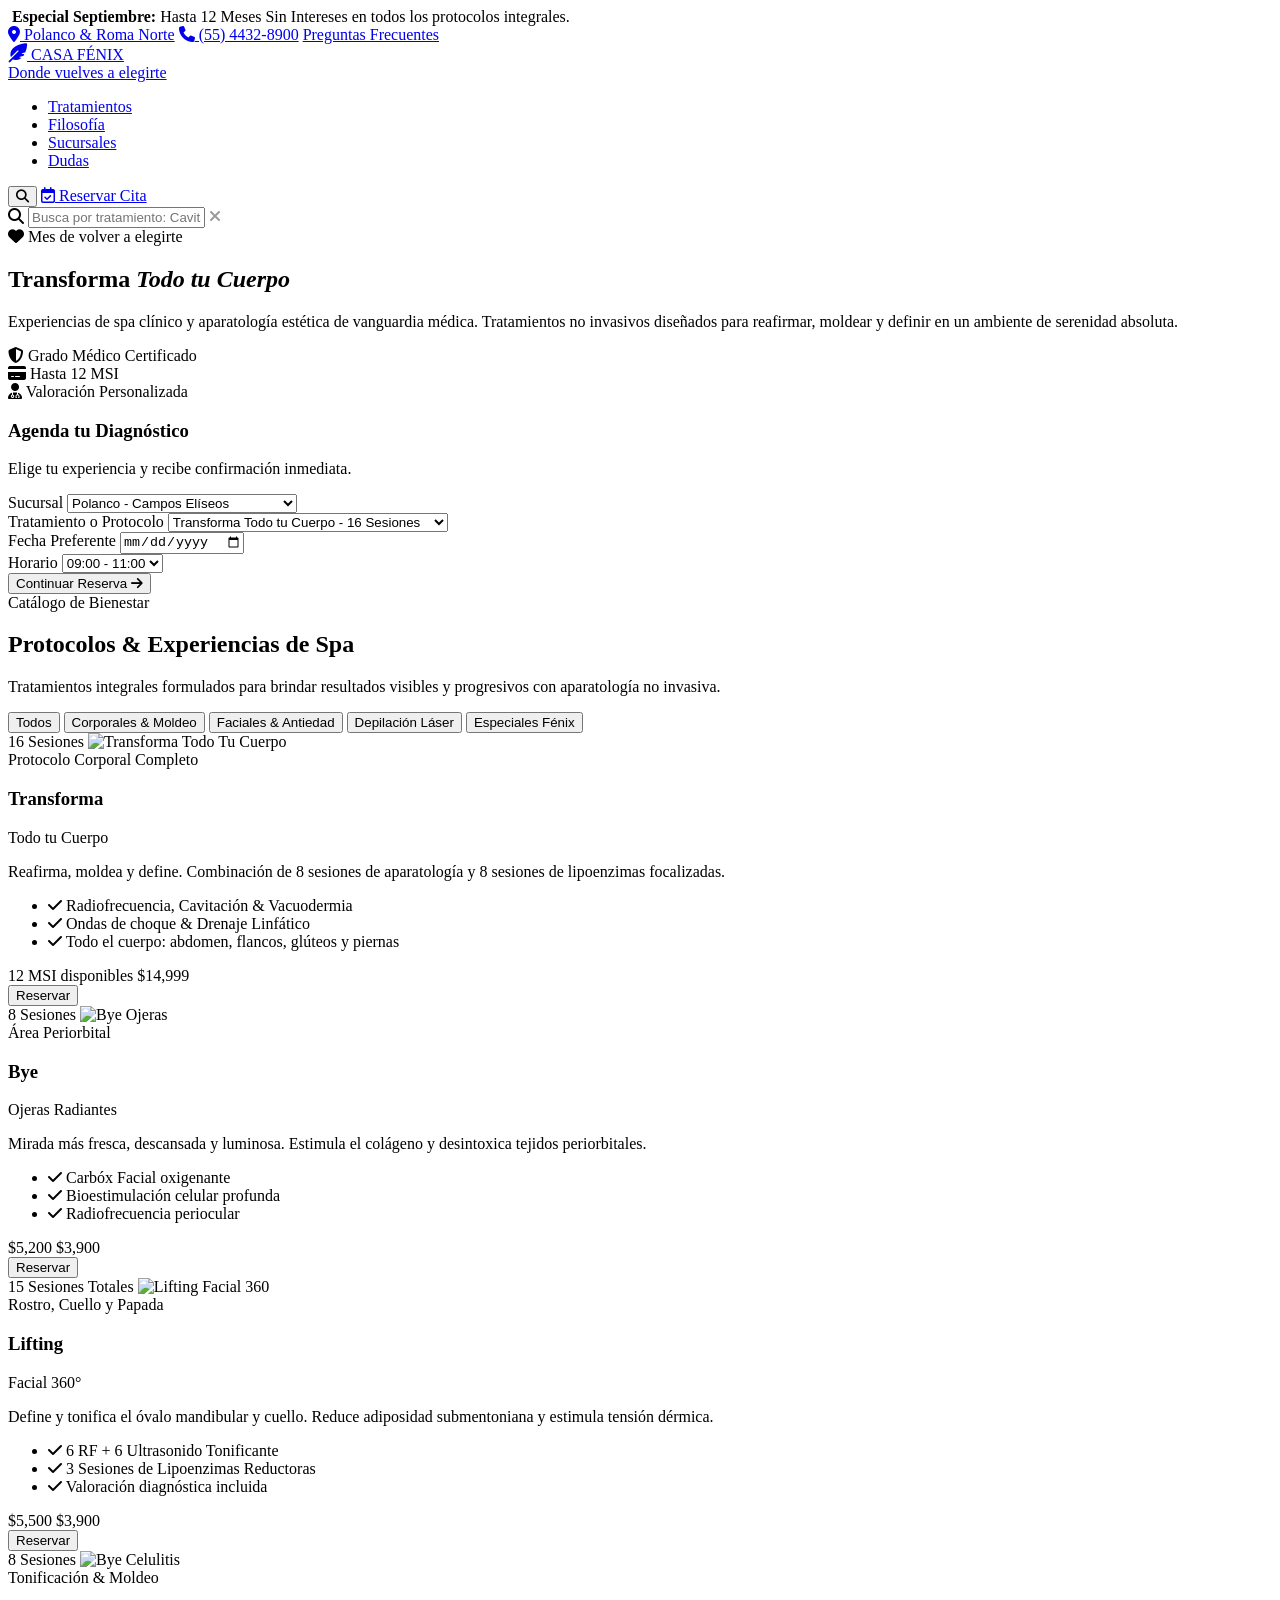
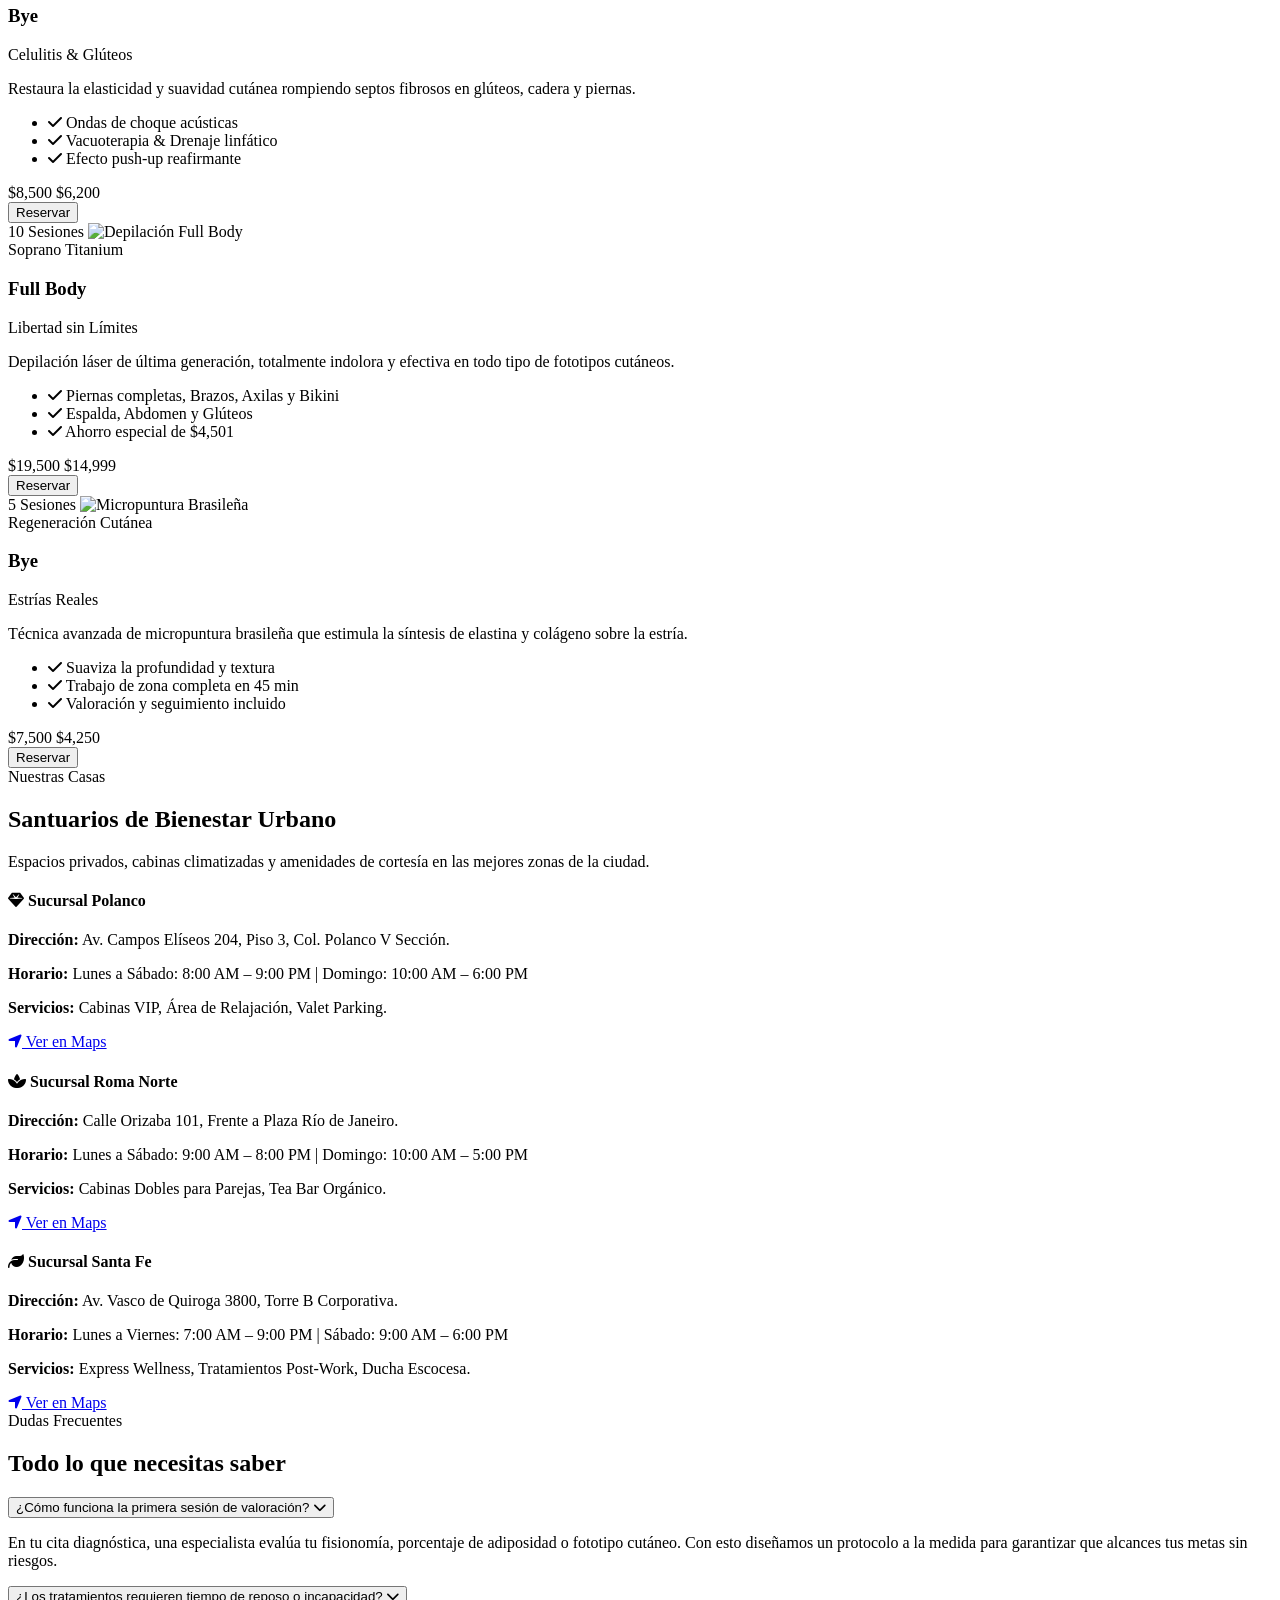
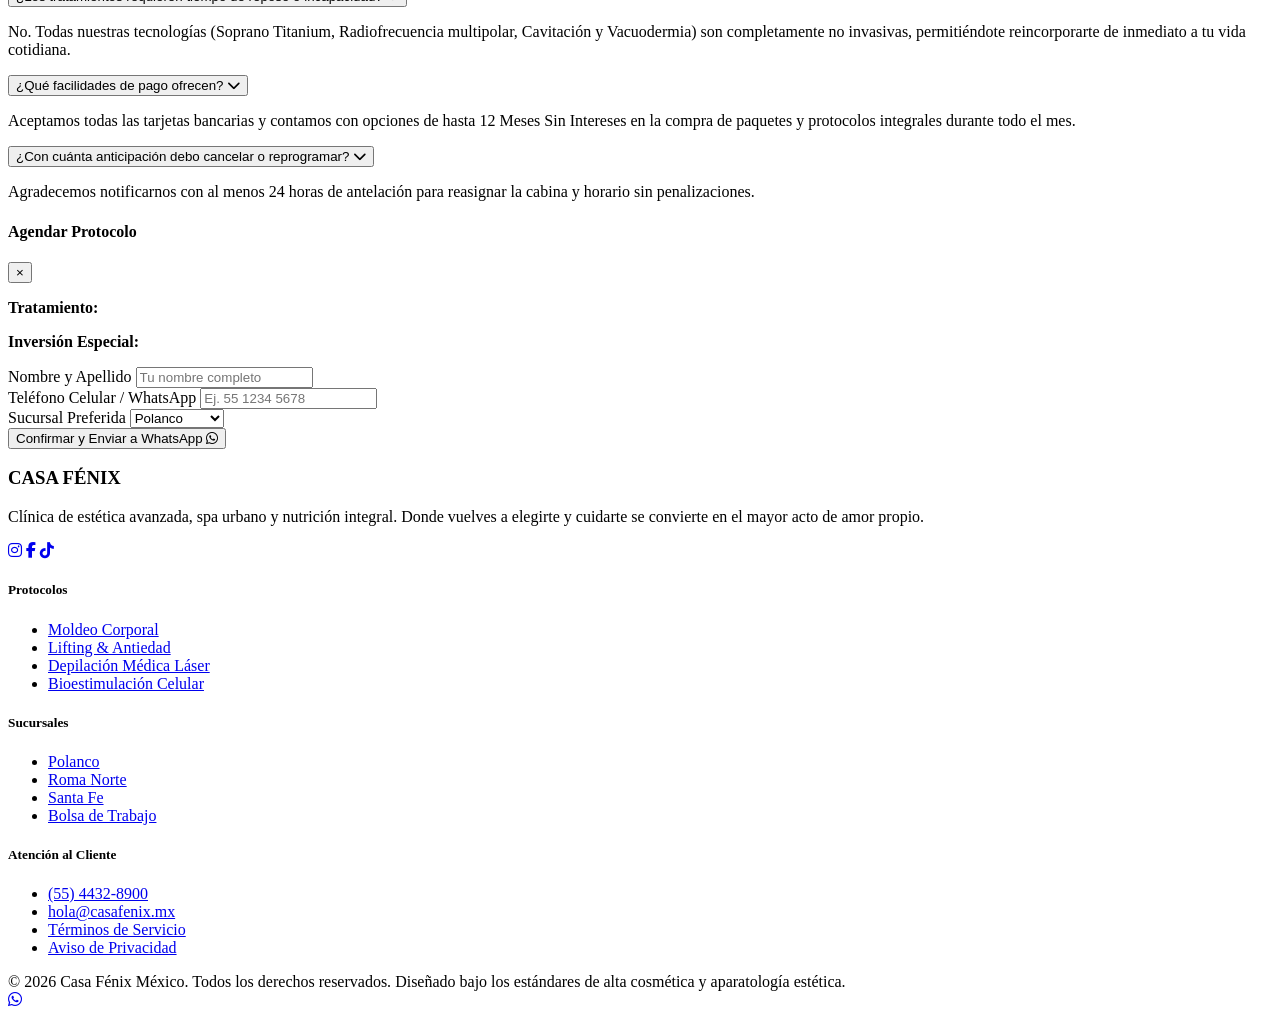
==== commit a1525fbc: "Update index.html" ====
--- a/index.html
+++ b/index.html
@@ -13,868 +13,12 @@
   <!-- FontAwesome -->
   <link rel="stylesheet" href="https://cdnjs.cloudflare.com/ajax/libs/font-awesome/6.4.0/css/all.min.css" />
 
-  <style>
-    :root {
-      --burgundy: #4A0E17;
-      --burgundy-dark: #2B060C;
-      --burgundy-light: #6E1A27;
-      --gold: #B98D58;
-      --gold-hover: #9E743F;
-      --gold-subtle: rgba(185, 141, 88, 0.12);
-      --bg-crema: #FBF8F5;
-      --bg-surface: #FFFFFF;
-      --text-main: #241A18;
-      --text-muted: #6E6360;
-      --border-color: #E8DFD6;
-      --radius-sm: 8px;
-      --radius-md: 14px;
-      --radius-lg: 24px;
-      --shadow-soft: 0 10px 30px rgba(74, 14, 23, 0.06);
-      --shadow-hover: 0 18px 40px rgba(74, 14, 23, 0.12);
-      --font-serif: 'Playfair Display', serif;
-      --font-cursive: 'Cormorant Garamond', serif;
-      --font-sans: 'Montserrat', sans-serif;
-      --transition: all 0.3s cubic-bezier(0.25, 1, 0.5, 1);
-    }
-
-    * {
-      margin: 0;
-      padding: 0;
-      box-sizing: border-box;
-      -webkit-font-smoothing: antialiased;
-    }
-
-    body {
-      font-family: var(--font-sans);
-      background-color: var(--bg-crema);
-      color: var(--text-main);
-      overflow-x: hidden;
-      line-height: 1.6;
-    }
-
-    /* TOP ANNOUNCEMENT BAR */
-    .top-bar {
-      background-color: var(--burgundy-dark);
-      color: #FFF;
-      font-size: 0.76rem;
-      padding: 7px 20px;
-      letter-spacing: 1.2px;
-      text-transform: uppercase;
-      display: flex;
-      justify-content: space-between;
-      align-items: center;
-      border-bottom: 1px solid rgba(185, 141, 88, 0.3);
-    }
-    .top-bar span strong {
-      color: var(--gold);
-    }
-    .top-links a {
-      color: #E2D7CC;
-      text-decoration: none;
-      margin-left: 18px;
-      transition: var(--transition);
-    }
-    .top-links a:hover {
-      color: var(--gold);
-    }
-
-    /* HEADER & MAIN NAVIGATION */
-    header {
-      position: sticky;
-      top: 0;
-      z-index: 1000;
-      background: rgba(251, 248, 245, 0.96);
-      backdrop-filter: blur(10px);
-      border-bottom: 1px solid var(--border-color);
-      box-shadow: 0 4px 20px rgba(0,0,0,0.03);
-    }
-
-    .main-nav {
-      max-width: 1380px;
-      margin: 0 auto;
-      display: flex;
-      align-items: center;
-      justify-content: space-between;
-      padding: 0.9rem 2rem;
-      position: relative;
-    }
-
-    .brand-box {
-      text-decoration: none;
-      text-align: center;
-    }
-    .brand-box .brand-name {
-      font-family: var(--font-serif);
-      color: var(--burgundy);
-      font-size: 1.55rem;
-      letter-spacing: 3.5px;
-      font-weight: 700;
-      display: flex;
-      align-items: center;
-      gap: 9px;
-    }
-    .brand-box .brand-tagline {
-      font-family: var(--font-cursive);
-      color: var(--gold);
-      font-size: 0.95rem;
-      letter-spacing: 2px;
-      font-style: italic;
-    }
-
-    .nav-links {
-      display: flex;
-      list-style: none;
-      gap: 2.2rem;
-    }
-    .nav-links li a {
-      text-decoration: none;
-      color: var(--text-main);
-      font-size: 0.82rem;
-      font-weight: 600;
-      letter-spacing: 1.2px;
-      text-transform: uppercase;
-      padding: 10px 0;
-      display: flex;
-      align-items: center;
-      gap: 5px;
-      transition: var(--transition);
-    }
-    .nav-links li a:hover {
-      color: var(--burgundy);
-    }
-
-    /* Actions nav */
-    .nav-actions {
-      display: flex;
-      align-items: center;
-      gap: 1.2rem;
-    }
-    .btn-search {
-      background: none;
-      border: none;
-      color: var(--text-main);
-      font-size: 1.1rem;
-      cursor: pointer;
-      transition: var(--transition);
-    }
-    .btn-search:hover {
-      color: var(--gold);
-    }
-    .btn-reserve {
-      background-color: var(--burgundy);
-      color: #FFF;
-      text-decoration: none;
-      padding: 0.75rem 1.6rem;
-      border-radius: 50px;
-      font-size: 0.8rem;
-      font-weight: 600;
-      letter-spacing: 1.5px;
-      text-transform: uppercase;
-      box-shadow: 0 4px 15px rgba(74, 14, 23, 0.25);
-      transition: var(--transition);
-      display: inline-flex;
-      align-items: center;
-      gap: 8px;
-    }
-    .btn-reserve:hover {
-      background-color: var(--burgundy-light);
-      transform: translateY(-2px);
-      box-shadow: 0 6px 20px rgba(74, 14, 23, 0.35);
-    }
-
-    /* SEARCH DRAWER */
-    .search-bar-container {
-      display: none;
-      position: absolute;
-      top: 100%;
-      left: 0;
-      width: 100%;
-      background: var(--bg-surface);
-      padding: 1.2rem 2rem;
-      box-shadow: 0 10px 25px rgba(0,0,0,0.08);
-      border-bottom: 1px solid var(--border-color);
-    }
-    .search-bar-container.open {
-      display: block;
-    }
-    .search-inner {
-      max-width: 700px;
-      margin: 0 auto;
-      display: flex;
-      align-items: center;
-      gap: 12px;
-      background: var(--bg-crema);
-      border: 1px solid var(--border-color);
-      border-radius: 50px;
-      padding: 0.5rem 1.2rem;
-    }
-    .search-inner input {
-      width: 100%;
-      border: none;
-      background: transparent;
-      outline: none;
-      font-family: var(--font-sans);
-      font-size: 0.9rem;
-    }
-
-    /* HERO SECTION ROBUSTO */
-    .hero {
-      position: relative;
-      background: radial-gradient(circle at 75% 30%, rgba(185, 141, 88, 0.18) 0%, rgba(251, 248, 245, 0.6) 70%), url('https://images.unsplash.com/photo-1540555700478-4be289fbecef?auto=format&fit=crop&w=1800&q=80') center/cover no-repeat;
-      min-height: 84vh;
-      display: flex;
-      align-items: center;
-    }
-    .hero::before {
-      content: "";
-      position: absolute;
-      inset: 0;
-      background: linear-gradient(90deg, rgba(251, 248, 245, 0.95) 0%, rgba(251, 248, 245, 0.85) 50%, rgba(251, 248, 245, 0.25) 100%);
-    }
-    .hero-container {
-      position: relative;
-      z-index: 1;
-      max-width: 1380px;
-      margin: 0 auto;
-      padding: 4rem 2rem;
-      display: grid;
-      grid-template-columns: 1.15fr 0.85fr;
-      gap: 3.5rem;
-      align-items: center;
-    }
-    .hero-pretitle {
-      display: inline-flex;
-      align-items: center;
-      gap: 7px;
-      color: var(--burgundy);
-      font-size: 0.78rem;
-      font-weight: 700;
-      letter-spacing: 2px;
-      text-transform: uppercase;
-      background: rgba(74, 14, 23, 0.07);
-      padding: 0.35rem 1rem;
-      border-radius: 50px;
-      margin-bottom: 1.5rem;
-    }
-    .hero-title {
-      font-family: var(--font-serif);
-      font-size: 3.8rem;
-      line-height: 1.1;
-      color: var(--burgundy);
-      margin-bottom: 1.4rem;
-    }
-    .hero-title em {
-      font-family: var(--font-cursive);
-      color: var(--gold);
-      display: block;
-      font-size: 4.3rem;
-      font-weight: normal;
-    }
-    .hero-lead {
-      color: var(--text-muted);
-      font-size: 1.05rem;
-      max-width: 540px;
-      margin-bottom: 2.2rem;
-    }
-    .hero-badges {
-      display: flex;
-      gap: 1.5rem;
-      flex-wrap: wrap;
-      margin-bottom: 2.5rem;
-    }
-    .badge-item {
-      display: flex;
-      align-items: center;
-      gap: 8px;
-      font-size: 0.82rem;
-      color: var(--text-main);
-      font-weight: 600;
-    }
-    .badge-item i {
-      color: var(--gold);
-    }
-
-    /* QUICK RESERVATION BAR (ESTILO HELA HOME) */
-    .quick-booking-card {
-      background: rgba(255, 255, 255, 0.95);
-      backdrop-filter: blur(15px);
-      border: 1px solid var(--border-color);
-      border-radius: var(--radius-lg);
-      padding: 2.2rem;
-      box-shadow: var(--shadow-hover);
-      position: relative;
-    }
-    .quick-booking-card::before {
-      content: "";
-      position: absolute;
-      top: 0;
-      left: 15%;
-      right: 15%;
-      height: 3px;
-      background: linear-gradient(90deg, transparent, var(--gold), transparent);
-    }
-    .quick-title {
-      font-family: var(--font-serif);
-      color: var(--burgundy);
-      font-size: 1.45rem;
-      margin-bottom: 0.3rem;
-    }
-    .quick-subtitle {
-      font-size: 0.82rem;
-      color: var(--text-muted);
-      margin-bottom: 1.6rem;
-    }
-    .form-group {
-      margin-bottom: 1.1rem;
-    }
-    .form-group label {
-      display: block;
-      font-size: 0.75rem;
-      font-weight: 600;
-      letter-spacing: 1px;
-      text-transform: uppercase;
-      color: var(--text-muted);
-      margin-bottom: 5px;
-    }
-    .form-group select, .form-group input {
-      width: 100%;
-      padding: 0.75rem 1rem;
-      border: 1px solid var(--border-color);
-      border-radius: var(--radius-sm);
-      background: var(--bg-crema);
-      font-family: var(--font-sans);
-      font-size: 0.88rem;
-      color: var(--text-main);
-      outline: none;
-      transition: var(--transition);
-    }
-    .form-group select:focus, .form-group input:focus {
-      border-color: var(--burgundy);
-      background: #FFF;
-    }
-    .btn-submit-booking {
-      width: 100%;
-      background: var(--burgundy);
-      color: #FFF;
-      border: none;
-      padding: 0.9rem;
-      border-radius: 50px;
-      font-family: var(--font-sans);
-      font-size: 0.85rem;
-      font-weight: 600;
-      letter-spacing: 1.5px;
-      text-transform: uppercase;
-      cursor: pointer;
-      transition: var(--transition);
-      margin-top: 0.5rem;
-    }
-    .btn-submit-booking:hover {
-      background: var(--burgundy-light);
-    }
-
-    /* SECCIÓN DE EXPERIENCIAS / CATEGORÍAS */
-    .section-wrap {
-      max-width: 1380px;
-      margin: 0 auto;
-      padding: 5.5rem 2rem;
-    }
-    .center-heading {
-      text-align: center;
-      max-width: 720px;
-      margin: 0 auto 3.5rem;
-    }
-    .center-heading .label {
-      color: var(--gold);
-      font-size: 0.8rem;
-      letter-spacing: 2.5px;
-      text-transform: uppercase;
-      font-weight: 700;
-      display: block;
-      margin-bottom: 0.4rem;
-    }
-    .center-heading h2 {
-      font-family: var(--font-serif);
-      font-size: 2.5rem;
-      color: var(--burgundy);
-      margin-bottom: 0.8rem;
-    }
-    .center-heading p {
-      color: var(--text-muted);
-      font-size: 0.95rem;
-    }
-
-    /* FILTROS DE CATÁLOGO */
-    .filter-pills {
-      display: flex;
-      justify-content: center;
-      gap: 12px;
-      margin-bottom: 3.5rem;
-      flex-wrap: wrap;
-    }
-    .filter-btn {
-      background: #FFF;
-      border: 1px solid var(--border-color);
-      color: var(--text-main);
-      padding: 0.6rem 1.4rem;
-      border-radius: 50px;
-      font-family: var(--font-sans);
-      font-size: 0.82rem;
-      font-weight: 600;
-      letter-spacing: 1px;
-      cursor: pointer;
-      transition: var(--transition);
-    }
-    .filter-btn.active, .filter-btn:hover {
-      background: var(--burgundy);
-      color: #FFF;
-      border-color: var(--burgundy);
-    }
-
-    /* GRID DE TRATAMIENTOS ROBUSTA */
-    .treatments-grid {
-      display: grid;
-      grid-template-columns: repeat(auto-fill, minmax(320px, 1fr));
-      gap: 2rem;
-    }
-
-    .card-item {
-      background: #FFF;
-      border: 1px solid var(--border-color);
-      border-radius: var(--radius-md);
-      overflow: hidden;
-      display: flex;
-      flex-direction: column;
-      box-shadow: var(--shadow-soft);
-      transition: var(--transition);
-      position: relative;
-    }
-    .card-item:hover {
-      transform: translateY(-7px);
-      box-shadow: var(--shadow-hover);
-      border-color: rgba(185, 141, 88, 0.4);
-    }
-    .card-image-wrap {
-      height: 200px;
-      overflow: hidden;
-      position: relative;
-    }
-    .card-image-wrap img {
-      width: 100%;
-      height: 100%;
-      object-fit: cover;
-      transition: transform 0.6s ease;
-    }
-    .card-item:hover .card-image-wrap img {
-      transform: scale(1.05);
-    }
-    .card-ribbon {
-      position: absolute;
-      top: 14px;
-      left: 14px;
-      background: var(--burgundy);
-      color: #FFF;
-      font-size: 0.7rem;
-      font-weight: 700;
-      padding: 4px 10px;
-      border-radius: 4px;
-      text-transform: uppercase;
-      letter-spacing: 1px;
-    }
-    .card-content {
-      padding: 1.8rem;
-      display: flex;
-      flex-direction: column;
-      flex-grow: 1;
-    }
-    .card-category {
-      font-size: 0.72rem;
-      color: var(--gold);
-      font-weight: 700;
-      text-transform: uppercase;
-      letter-spacing: 1.5px;
-      margin-bottom: 0.3rem;
-    }
-    .card-title {
-      font-family: var(--font-serif);
-      font-size: 1.45rem;
-      color: var(--burgundy);
-      margin-bottom: 0.5rem;
-    }
-    .card-subtitle {
-      font-family: var(--font-cursive);
-      font-size: 1.3rem;
-      color: var(--gold);
-      margin-bottom: 1rem;
-    }
-    .card-desc {
-      font-size: 0.85rem;
-      color: var(--text-muted);
-      margin-bottom: 1.4rem;
-      flex-grow: 1;
-    }
-    .card-specs {
-      list-style: none;
-      margin-bottom: 1.5rem;
-      padding-top: 1rem;
-      border-top: 1px dashed var(--border-color);
-    }
-    .card-specs li {
-      font-size: 0.8rem;
-      color: var(--text-muted);
-      margin-bottom: 0.4rem;
-      display: flex;
-      align-items: center;
-      gap: 7px;
-    }
-    .card-specs li i {
-      color: var(--gold);
-      font-size: 0.75rem;
-    }
-    .card-footer {
-      display: flex;
-      justify-content: space-between;
-      align-items: center;
-      padding-top: 1rem;
-      border-top: 1px solid var(--border-color);
-    }
-    .price-block .regular {
-      font-size: 0.75rem;
-      color: #999;
-      text-decoration: line-through;
-      display: block;
-    }
-    .price-block .current {
-      font-family: var(--font-serif);
-      font-size: 1.5rem;
-      font-weight: 700;
-      color: var(--burgundy);
-    }
-    .btn-select-service {
-      background: var(--bg-crema);
-      color: var(--burgundy);
-      border: 1px solid var(--burgundy);
-      padding: 0.55rem 1.1rem;
-      border-radius: 50px;
-      font-size: 0.75rem;
-      font-weight: 600;
-      letter-spacing: 1px;
-      text-transform: uppercase;
-      cursor: pointer;
-      transition: var(--transition);
-      text-decoration: none;
-    }
-    .btn-select-service:hover {
-      background: var(--burgundy);
-      color: #FFF;
-    }
-
-    /* MODAL DE RESERVACIÓN EN TIEMPO REAL */
-    .modal-overlay {
-      position: fixed;
-      inset: 0;
-      background: rgba(43, 6, 12, 0.7);
-      backdrop-filter: blur(5px);
-      z-index: 2000;
-      display: none;
-      align-items: center;
-      justify-content: center;
-      padding: 1.5rem;
-    }
-    .modal-overlay.active {
-      display: flex;
-    }
-    .modal-box {
-      background: #FFF;
-      width: 100%;
-      max-width: 600px;
-      border-radius: var(--radius-lg);
-      overflow: hidden;
-      box-shadow: 0 25px 50px rgba(0,0,0,0.25);
-      animation: modalFade 0.3s ease;
-    }
-    @keyframes modalFade {
-      from { opacity: 0; transform: translateY(20px); }
-      to { opacity: 1; transform: translateY(0); }
-    }
-    .modal-header {
-      background: var(--burgundy);
-      color: #FFF;
-      padding: 1.4rem 2rem;
-      display: flex;
-      justify-content: space-between;
-      align-items: center;
-    }
-    .modal-header h4 {
-      font-family: var(--font-serif);
-      font-size: 1.3rem;
-      letter-spacing: 1px;
-    }
-    .btn-close-modal {
-      background: none;
-      border: none;
-      color: #FFF;
-      font-size: 1.3rem;
-      cursor: pointer;
-    }
-    .modal-body {
-      padding: 2rem;
-    }
-    .booking-summary {
-      background: var(--bg-crema);
-      border-radius: var(--radius-sm);
-      padding: 1rem;
-      margin-bottom: 1.5rem;
-      border-left: 3px solid var(--gold);
-    }
-    .booking-summary p {
-      font-size: 0.85rem;
-      color: var(--text-main);
-    }
-
-    /* SUCURSALES / UBICACIONES (ESTILO HELA SPA) */
-    .locations-section {
-      background: #FFF;
-      border-top: 1px solid var(--border-color);
-      border-bottom: 1px solid var(--border-color);
-      padding: 5.5rem 2rem;
-    }
-    .locations-grid {
-      max-width: 1380px;
-      margin: 0 auto;
-      display: grid;
-      grid-template-columns: repeat(auto-fit, minmax(320px, 1fr));
-      gap: 2.5rem;
-    }
-    .location-card {
-      border: 1px solid var(--border-color);
-      border-radius: var(--radius-md);
-      padding: 2rem;
-      background: var(--bg-crema);
-      transition: var(--transition);
-    }
-    .location-card:hover {
-      border-color: var(--gold);
-      background: #FFF;
-      box-shadow: var(--shadow-soft);
-    }
-    .location-title {
-      font-family: var(--font-serif);
-      color: var(--burgundy);
-      font-size: 1.4rem;
-      margin-bottom: 0.8rem;
-      display: flex;
-      align-items: center;
-      gap: 9px;
-    }
-    .location-title i {
-      color: var(--gold);
-      font-size: 1rem;
-    }
-    .location-card p {
-      font-size: 0.88rem;
-      color: var(--text-muted);
-      margin-bottom: 0.6rem;
-    }
-    .location-actions {
-      margin-top: 1.5rem;
-      display: flex;
-      gap: 12px;
-    }
-    .btn-maps {
-      font-size: 0.78rem;
-      font-weight: 600;
-      color: var(--burgundy);
-      text-decoration: none;
-      display: flex;
-      align-items: center;
-      gap: 5px;
-    }
-
-    /* FAQ ACCORDION */
-    .faq-section {
-      max-width: 900px;
-      margin: 0 auto;
-      padding: 5rem 2rem;
-    }
-    .faq-item {
-      border-bottom: 1px solid var(--border-color);
-    }
-    .faq-question {
-      width: 100%;
-      padding: 1.4rem 0;
-      background: none;
-      border: none;
-      text-align: left;
-      font-family: var(--font-serif);
-      font-size: 1.15rem;
-      color: var(--burgundy);
-      display: flex;
-      justify-content: space-between;
-      align-items: center;
-      cursor: pointer;
-    }
-    .faq-question i {
-      font-size: 0.9rem;
-      color: var(--gold);
-      transition: transform 0.3s ease;
-    }
-    .faq-answer {
-      max-height: 0;
-      overflow: hidden;
-      transition: max-height 0.3s ease;
-      color: var(--text-muted);
-      font-size: 0.9rem;
-      line-height: 1.7;
-    }
-    .faq-answer p {
-      padding-bottom: 1.4rem;
-    }
-    .faq-item.active .faq-question i {
-      transform: rotate(180deg);
-    }
-    .faq-item.active .faq-answer {
-      max-height: 300px;
-    }
-
-    /* FOOTER ROBUSTO */
-    footer {
-      background: var(--burgundy-dark);
-      color: #FFF;
-      padding: 5rem 2rem 2rem;
-      border-top: 3px solid var(--gold);
-    }
-    .footer-grid {
-      max-width: 1380px;
-      margin: 0 auto;
-      display: grid;
-      grid-template-columns: 2fr 1fr 1fr 1.2fr;
-      gap: 3.5rem;
-      margin-bottom: 4rem;
-    }
-    .footer-brand h3 {
-      font-family: var(--font-serif);
-      font-size: 1.7rem;
-      letter-spacing: 2px;
-      margin-bottom: 0.8rem;
-    }
-    .footer-brand p {
-      font-size: 0.86rem;
-      color: rgba(255, 255, 255, 0.7);
-      line-height: 1.7;
-      max-width: 360px;
-      margin-bottom: 1.5rem;
-    }
-    .footer-socials {
-      display: flex;
-      gap: 14px;
-    }
-    .footer-socials a {
-      color: var(--gold);
-      background: rgba(255, 255, 255, 0.06);
-      width: 38px;
-      height: 38px;
-      border-radius: 50%;
-      display: flex;
-      align-items: center;
-      justify-content: center;
-      text-decoration: none;
-      transition: var(--transition);
-    }
-    .footer-socials a:hover {
-      background: var(--gold);
-      color: var(--burgundy);
-    }
-    .footer-col h5 {
-      color: var(--gold);
-      font-size: 0.85rem;
-      letter-spacing: 1.5px;
-      text-transform: uppercase;
-      margin-bottom: 1.4rem;
-    }
-    .footer-col ul {
-      list-style: none;
-    }
-    .footer-col ul li {
-      margin-bottom: 0.8rem;
-    }
-    .footer-col ul li a {
-      color: rgba(255, 255, 255, 0.75);
-      text-decoration: none;
-      font-size: 0.85rem;
-      transition: var(--transition);
-    }
-    .footer-col ul li a:hover {
-      color: var(--gold);
-      padding-left: 4px;
-    }
-    .footer-bottom {
-      border-top: 1px solid rgba(255, 255, 255, 0.1);
-      padding-top: 2rem;
-      max-width: 1380px;
-      margin: 0 auto;
-      display: flex;
-      justify-content: space-between;
-      align-items: center;
-      font-size: 0.78rem;
-      color: rgba(255, 255, 255, 0.5);
-      flex-wrap: wrap;
-      gap: 1rem;
-    }
-
-    /* WHATSAPP FLOAT BUTTON */
-    .whatsapp-bubble {
-      position: fixed;
-      bottom: 30px;
-      right: 30px;
-      background: #25D366;
-      color: #FFF;
-      width: 62px;
-      height: 62px;
-      border-radius: 50%;
-      display: flex;
-      align-items: center;
-      justify-content: center;
-      font-size: 1.9rem;
-      box-shadow: 0 8px 25px rgba(37, 211, 102, 0.4);
-      z-index: 1000;
-      text-decoration: none;
-      transition: var(--transition);
-    }
-    .whatsapp-bubble:hover {
-      transform: scale(1.08);
-    }
-
-    /* RESPONSIVE */
-    @media (max-width: 1024px) {
-      .hero-container {
-        grid-template-columns: 1fr;
-      }
-      .footer-grid {
-        grid-template-columns: 1fr 1fr;
-      }
-      .nav-links {
-        display: none;
-      }
-    }
-    @media (max-width: 768px) {
-      .hero-title {
-        font-size: 2.8rem;
-      }
-      .hero-title em {
-        font-size: 3.2rem;
-      }
-      .footer-grid {
-        grid-template-columns: 1fr;
-      }
-      .top-bar {
-        display: none;
-      }
-    }
-  </style>
+  <!-- Hoja de Estilos Externa -->
+  <link rel="stylesheet" href="css/styles.css" />
 </head>
 <body>
 
-  <!-- 1. BARRA SUPERIOR ANUNCIO CORPORATIVO -->
+  <!-- BARRA SUPERIOR ANUNCIO CORPORATIVO -->
   <div class="top-bar">
     <div>
       <i class="fa-solid fa-sparkles"></i> <strong>Especial Septiembre:</strong> Hasta 12 Meses Sin Intereses en todos los protocolos integrales.
@@ -886,7 +30,7 @@
     </div>
   </div>
 
-  <!-- 2. CABECERA PRINCIPAL CON MEGA NAVEGACIÓN -->
+  <!-- CABECERA PRINCIPAL CON NAVEGACIÓN -->
   <header>
     <div class="main-nav">
       <a href="#" class="brand-box">
@@ -898,10 +42,10 @@
       </a>
 
       <ul class="nav-links">
-        <li><a href="#catalogo">Tratamientos <i class="fa-solid fa-chevron-down" style="font-size: 0.6rem;"></i></a></li>
+        <li><a href="#catalogo">Tratamientos</a></li>
         <li><a href="#experiencia">Filosofía</a></li>
         <li><a href="#sucursales">Sucursales</a></li>
-        <li><a href="#promociones">Especial Septiembre</a></li>
+        <li><a href="#faq">Dudas</a></li>
       </ul>
 
       <div class="nav-actions">
@@ -924,8 +68,8 @@
     </div>
   </header>
 
-  <!-- 3. HERO SECTION CON MOTOR DE RESERVA RÁPIDA -->
-  <section class="hero">
+  <!-- HERO SECTION CON MOTOR DE RESERVA -->
+  <section class="hero" id="experiencia">
     <div class="hero-container">
       <div>
         <span class="hero-pretitle">
@@ -944,18 +88,18 @@
         </div>
       </div>
 
-      <!-- Formulario Flotante de Reserva (Estilo Hela Spa) -->
+      <!-- Formulario Flotante de Reserva -->
       <div class="quick-booking-card" id="reserva-rapida">
         <h3 class="quick-title">Agenda tu Diagnóstico</h3>
         <p class="quick-subtitle">Elige tu experiencia y recibe confirmación inmediata.</p>
         
-        <form id="bookingForm" onsubmit="handleQuickBooking(event)">
+        <form id="bookingForm">
           <div class="form-group">
             <label>Sucursal</label>
             <select required id="bookBranch">
               <option value="Polanco">Polanco - Campos Elíseos</option>
-              <option value="Roma">Roma Norte - Plaza Río de Janeiro</option>
-              <option value="SantaFe">Santa Fe - Centro Corporativo</option>
+              <option value="Roma Norte">Roma Norte - Plaza Río de Janeiro</option>
+              <option value="Santa Fe">Santa Fe - Centro Corporativo</option>
             </select>
           </div>
 
@@ -971,7 +115,7 @@
             </select>
           </div>
 
-          <div style="display: grid; grid-template-columns: 1fr 1fr; gap: 10px;">
+          <div class="form-row-dual">
             <div class="form-group">
               <label>Fecha Preferente</label>
               <input type="date" required id="bookDate" />
@@ -996,7 +140,7 @@
     </div>
   </section>
 
-  <!-- 4. CATÁLOGO FILTRABLE DE PROTOCOLOS -->
+  <!-- CATÁLOGO FILTRABLE DE PROTOCOLOS -->
   <section class="section-wrap" id="catalogo">
     <div class="center-heading">
       <span class="label">Catálogo de Bienestar</span>
@@ -1005,18 +149,17 @@
     </div>
 
     <!-- Botones de Filtrado -->
-    <div class="filter-pills">
-      <button class="filter-btn active" onclick="filterServices('todos', this)">Todos</button>
-      <button class="filter-btn" onclick="filterServices('corporal', this)">Corporales & Moldeo</button>
-      <button class="filter-btn" onclick="filterServices('facial', this)">Faciales & Antiedad</button>
-      <button class="filter-btn" onclick="filterServices('laser', this)">Depilación Láser</button>
-      <button class="filter-btn" onclick="filterServices('especiales', this)">Especiales Fénix</button>
-    </div>
-
-    <!-- Tarjetas de Tratamientos Extraídas de los Promocionales -->
+    <div class="filter-pills" id="filterPillsContainer">
+      <button class="filter-btn active" data-category="todos">Todos</button>
+      <button class="filter-btn" data-category="corporal">Corporales & Moldeo</button>
+      <button class="filter-btn" data-category="facial">Faciales & Antiedad</button>
+      <button class="filter-btn" data-category="laser">Depilación Láser</button>
+      <button class="filter-btn" data-category="especiales">Especiales Fénix</button>
+    </div>
+
+    <!-- Grid de Tarjetas de Tratamientos -->
     <div class="treatments-grid" id="servicesGrid">
 
-      <!-- TARJETA 1 -->
       <article class="card-item" data-cat="corporal">
         <div class="card-image-wrap">
           <span class="card-ribbon">16 Sesiones</span>
@@ -1037,12 +180,11 @@
               <span class="regular">12 MSI disponibles</span>
               <span class="current">$14,999</span>
             </div>
-            <button class="btn-select-service" onclick="openBookingModal('Transforma Todo tu Cuerpo', '$14,999')">Reservar</button>
+            <button class="btn-select-service" data-name="Transforma Todo tu Cuerpo" data-price="$14,999">Reservar</button>
           </div>
         </div>
       </article>
 
-      <!-- TARJETA 2 -->
       <article class="card-item" data-cat="facial">
         <div class="card-image-wrap">
           <span class="card-ribbon">8 Sesiones</span>
@@ -1063,12 +205,11 @@
               <span class="regular">$5,200</span>
               <span class="current">$3,900</span>
             </div>
-            <button class="btn-select-service" onclick="openBookingModal('Bye Ojeras Radiantes', '$3,900')">Reservar</button>
+            <button class="btn-select-service" data-name="Bye Ojeras Radiantes" data-price="$3,900">Reservar</button>
           </div>
         </div>
       </article>
 
-      <!-- TARJETA 3 -->
       <article class="card-item" data-cat="facial">
         <div class="card-image-wrap">
           <span class="card-ribbon">15 Sesiones Totales</span>
@@ -1089,12 +230,11 @@
               <span class="regular">$5,500</span>
               <span class="current">$3,900</span>
             </div>
-            <button class="btn-select-service" onclick="openBookingModal('Lifting Facial 360', '$3,900')">Reservar</button>
+            <button class="btn-select-service" data-name="Lifting Facial 360" data-price="$3,900">Reservar</button>
           </div>
         </div>
       </article>
 
-      <!-- TARJETA 4 -->
       <article class="card-item" data-cat="corporal">
         <div class="card-image-wrap">
           <span class="card-ribbon">8 Sesiones</span>
@@ -1115,12 +255,11 @@
               <span class="regular">$8,500</span>
               <span class="current">$6,200</span>
             </div>
-            <button class="btn-select-service" onclick="openBookingModal('Bye Celulitis & Glúteos', '$6,200')">Reservar</button>
+            <button class="btn-select-service" data-name="Bye Celulitis & Glúteos" data-price="$6,200">Reservar</button>
           </div>
         </div>
       </article>
 
-      <!-- TARJETA 5 -->
       <article class="card-item" data-cat="laser">
         <div class="card-image-wrap">
           <span class="card-ribbon">10 Sesiones</span>
@@ -1141,12 +280,11 @@
               <span class="regular">$19,500</span>
               <span class="current">$14,999</span>
             </div>
-            <button class="btn-select-service" onclick="openBookingModal('Depilación Láser Full Body', '$14,999')">Reservar</button>
+            <button class="btn-select-service" data-name="Depilación Láser Full Body" data-price="$14,999">Reservar</button>
           </div>
         </div>
       </article>
 
-      <!-- TARJETA 6 -->
       <article class="card-item" data-cat="especiales">
         <div class="card-image-wrap">
           <span class="card-ribbon">5 Sesiones</span>
@@ -1167,7 +305,7 @@
               <span class="regular">$7,500</span>
               <span class="current">$4,250</span>
             </div>
-            <button class="btn-select-service" onclick="openBookingModal('Bye Estrías Brasileñas', '$4,250')">Reservar</button>
+            <button class="btn-select-service" data-name="Bye Estrías Brasileñas" data-price="$4,250">Reservar</button>
           </div>
         </div>
       </article>
@@ -1175,7 +313,7 @@
     </div>
   </section>
 
-  <!-- 5. DIRECTORIO DE SUCURSALES (ANÁLOGO A HELA POLANCO / ROMA / SANTA FE) -->
+  <!-- DIRECTORIO DE SUCURSALES -->
   <section class="locations-section" id="sucursales">
     <div class="center-heading">
       <span class="label">Nuestras Casas</span>
@@ -1216,7 +354,7 @@
     </div>
   </section>
 
-  <!-- 6. PREGUNTAS FRECUENTES (ACCORDION) -->
+  <!-- PREGUNTAS FRECUENTES -->
   <section class="faq-section" id="faq">
     <div class="center-heading">
       <span class="label">Dudas Frecuentes</span>
@@ -1224,7 +362,7 @@
     </div>
 
     <div class="faq-item">
-      <button class="faq-question" onclick="toggleFaq(this)">
+      <button class="faq-question">
         ¿Cómo funciona la primera sesión de valoración?
         <i class="fa-solid fa-chevron-down"></i>
       </button>
@@ -1234,7 +372,7 @@
     </div>
 
     <div class="faq-item">
-      <button class="faq-question" onclick="toggleFaq(this)">
+      <button class="faq-question">
         ¿Los tratamientos requieren tiempo de reposo o incapacidad?
         <i class="fa-solid fa-chevron-down"></i>
       </button>
@@ -1244,7 +382,7 @@
     </div>
 
     <div class="faq-item">
-      <button class="faq-question" onclick="toggleFaq(this)">
+      <button class="faq-question">
         ¿Qué facilidades de pago ofrecen?
         <i class="fa-solid fa-chevron-down"></i>
       </button>
@@ -1254,7 +392,7 @@
     </div>
 
     <div class="faq-item">
-      <button class="faq-question" onclick="toggleFaq(this)">
+      <button class="faq-question">
         ¿Con cuánta anticipación debo cancelar o reprogramar?
         <i class="fa-solid fa-chevron-down"></i>
       </button>
@@ -1264,19 +402,19 @@
     </div>
   </section>
 
-  <!-- 7. MODAL DE CONFIRMACIÓN DE CITA -->
+  <!-- MODAL DE CONFIRMACIÓN DE CITA -->
   <div class="modal-overlay" id="bookingModal">
     <div class="modal-box">
       <div class="modal-header">
         <h4>Agendar Protocolo</h4>
-        <button class="btn-close-modal" onclick="closeBookingModal()">&times;</button>
+        <button class="btn-close-modal" id="closeModalBtn">&times;</button>
       </div>
       <div class="modal-body">
         <div class="booking-summary">
           <p><strong>Tratamiento:</strong> <span id="modalServiceName"></span></p>
           <p><strong>Inversión Especial:</strong> <span id="modalServicePrice" style="color: var(--burgundy); font-weight: 700;"></span></p>
         </div>
-        <form onsubmit="confirmModalBooking(event)">
+        <form id="modalBookingForm">
           <div class="form-group">
             <label>Nombre y Apellido</label>
             <input type="text" required id="custName" placeholder="Tu nombre completo" />
@@ -1301,7 +439,7 @@
     </div>
   </div>
 
-  <!-- 8. FOOTER CORPORATIVO -->
+  <!-- FOOTER CORPORATIVO -->
   <footer>
     <div class="footer-grid">
       <div class="footer-brand">
@@ -1351,116 +489,12 @@
     </div>
   </footer>
 
-  <!-- WHATSAPP FLOATING BUTTON -->
+  <!-- BOTÓN FLOTANTE DE WHATSAPP -->
   <a href="https://wa.me/5215500000000?text=Hola,%20deseo%20información%20general%20sobre%20los%20tratamientos%20de%20Casa%20Fénix" class="whatsapp-bubble" target="_blank" title="Contactar por WhatsApp">
     <i class="fa-brands fa-whatsapp"></i>
   </a>
 
-  <!-- LOGICA JAVASCRIPT ROBUSTA -->
-  <script>
-    // 1. Buscador Rápido
-    const toggleSearch = document.getElementById('toggleSearch');
-    const searchContainer = document.getElementById('searchContainer');
-    const closeSearch = document.getElementById('closeSearch');
-    const searchInput = document.getElementById('searchInput');
-
-    toggleSearch.addEventListener('click', () => {
-      searchContainer.classList.toggle('open');
-      if (searchContainer.classList.contains('open')) {
-        searchInput.focus();
-      }
-    });
-
-    closeSearch.addEventListener('click', () => {
-      searchContainer.classList.remove('open');
-    });
-
-    // Filtro instantáneo mediante el buscador
-    searchInput.addEventListener('input', (e) => {
-      const term = e.target.value.toLowerCase();
-      const cards = document.querySelectorAll('.card-item');
-      
-      cards.forEach(card => {
-        const text = card.innerText.toLowerCase();
-        card.style.display = text.includes(term) ? 'flex' : 'none';
-      });
-    });
-
-    // 2. Filtros por Categoría (Tabs)
-    function filterServices(category, btn) {
-      document.querySelectorAll('.filter-btn').forEach(b => b.classList.remove('active'));
-      btn.classList.add('active');
-
-      const cards = document.querySelectorAll('.card-item');
-      cards.forEach(card => {
-        if (category === 'todos' || card.getAttribute('data-cat') === category) {
-          card.style.display = 'flex';
-        } else {
-          card.style.display = 'none';
-        }
-      });
-    }
-
-    // 3. Modal de Reservación
-    const bookingModal = document.getElementById('bookingModal');
-    const modalServiceName = document.getElementById('modalServiceName');
-    const modalServicePrice = document.getElementById('modalServicePrice');
-
-    function openBookingModal(name, price) {
-      modalServiceName.textContent = name;
-      modalServicePrice.textContent = price;
-      bookingModal.classList.add('active');
-    }
-
-    function closeBookingModal() {
-      bookingModal.classList.remove('active');
-    }
-
-    window.addEventListener('click', (e) => {
-      if (e.target === bookingModal) {
-        closeBookingModal();
-      }
-    });
-
-    function confirmModalBooking(e) {
-      e.preventDefault();
-      const name = document.getElementById('custName').value;
-      const phone = document.getElementById('custPhone').value;
-      const branch = document.getElementById('custBranch').value;
-      const service = modalServiceName.textContent;
-
-      const message = `Hola Casa Fénix, deseo agendar el servicio *${service}* en sucursal *${branch}*. Mi nombre es *${name}* y mi celular es *${phone}*.`;
-      const waUrl = `https://wa.me/5215500000000?text=${encodeURIComponent(message)}`;
-      
-      window.open(waUrl, '_blank');
-      closeBookingModal();
-    }
-
-    // 4. Formulario de Reserva Rápida del Hero
-    function handleQuickBooking(e) {
-      e.preventDefault();
-      const branch = document.getElementById('bookBranch').value;
-      const service = document.getElementById('bookService').value;
-      const date = document.getElementById('bookDate').value;
-      const time = document.getElementById('bookTime').value;
-
-      const message = `Hola Casa Fénix, deseo agendar cita:\n- Protocolo: ${service}\n- Sucursal: ${branch}\n- Fecha: ${date}\n- Horario: ${time}`;
-      const waUrl = `https://wa.me/5215500000000?text=${encodeURIComponent(message)}`;
-      
-      window.open(waUrl, '_blank');
-    }
-
-    // 5. Acordeón Interactivo de FAQs
-    function toggleFaq(btn) {
-      const item = btn.parentElement;
-      const isActive = item.classList.contains('active');
-      
-      document.querySelectorAll('.faq-item').forEach(f => f.classList.remove('active'));
-      
-      if (!isActive) {
-        item.classList.add('active');
-      }
-    }
-  </script>
+  <!-- Script Externo -->
+  <script src="js/main.js"></script>
 </body>
 </html>
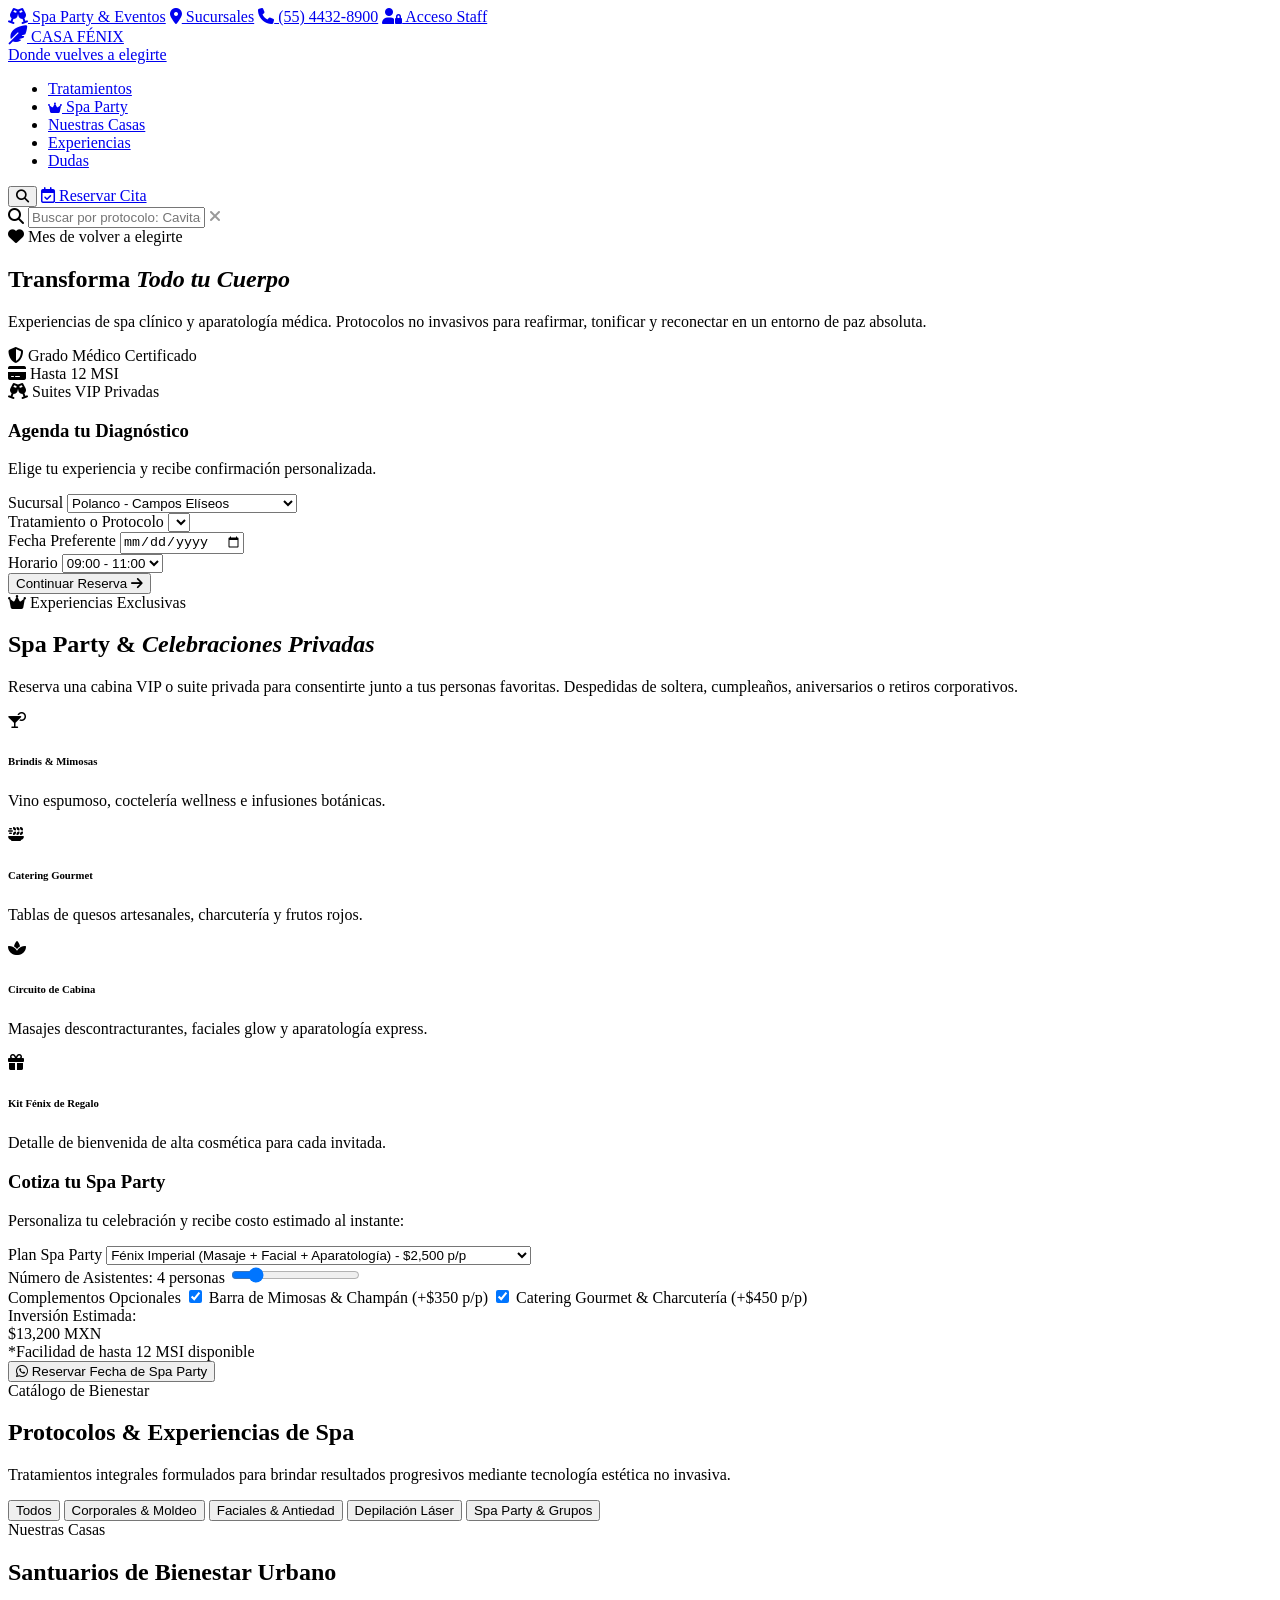
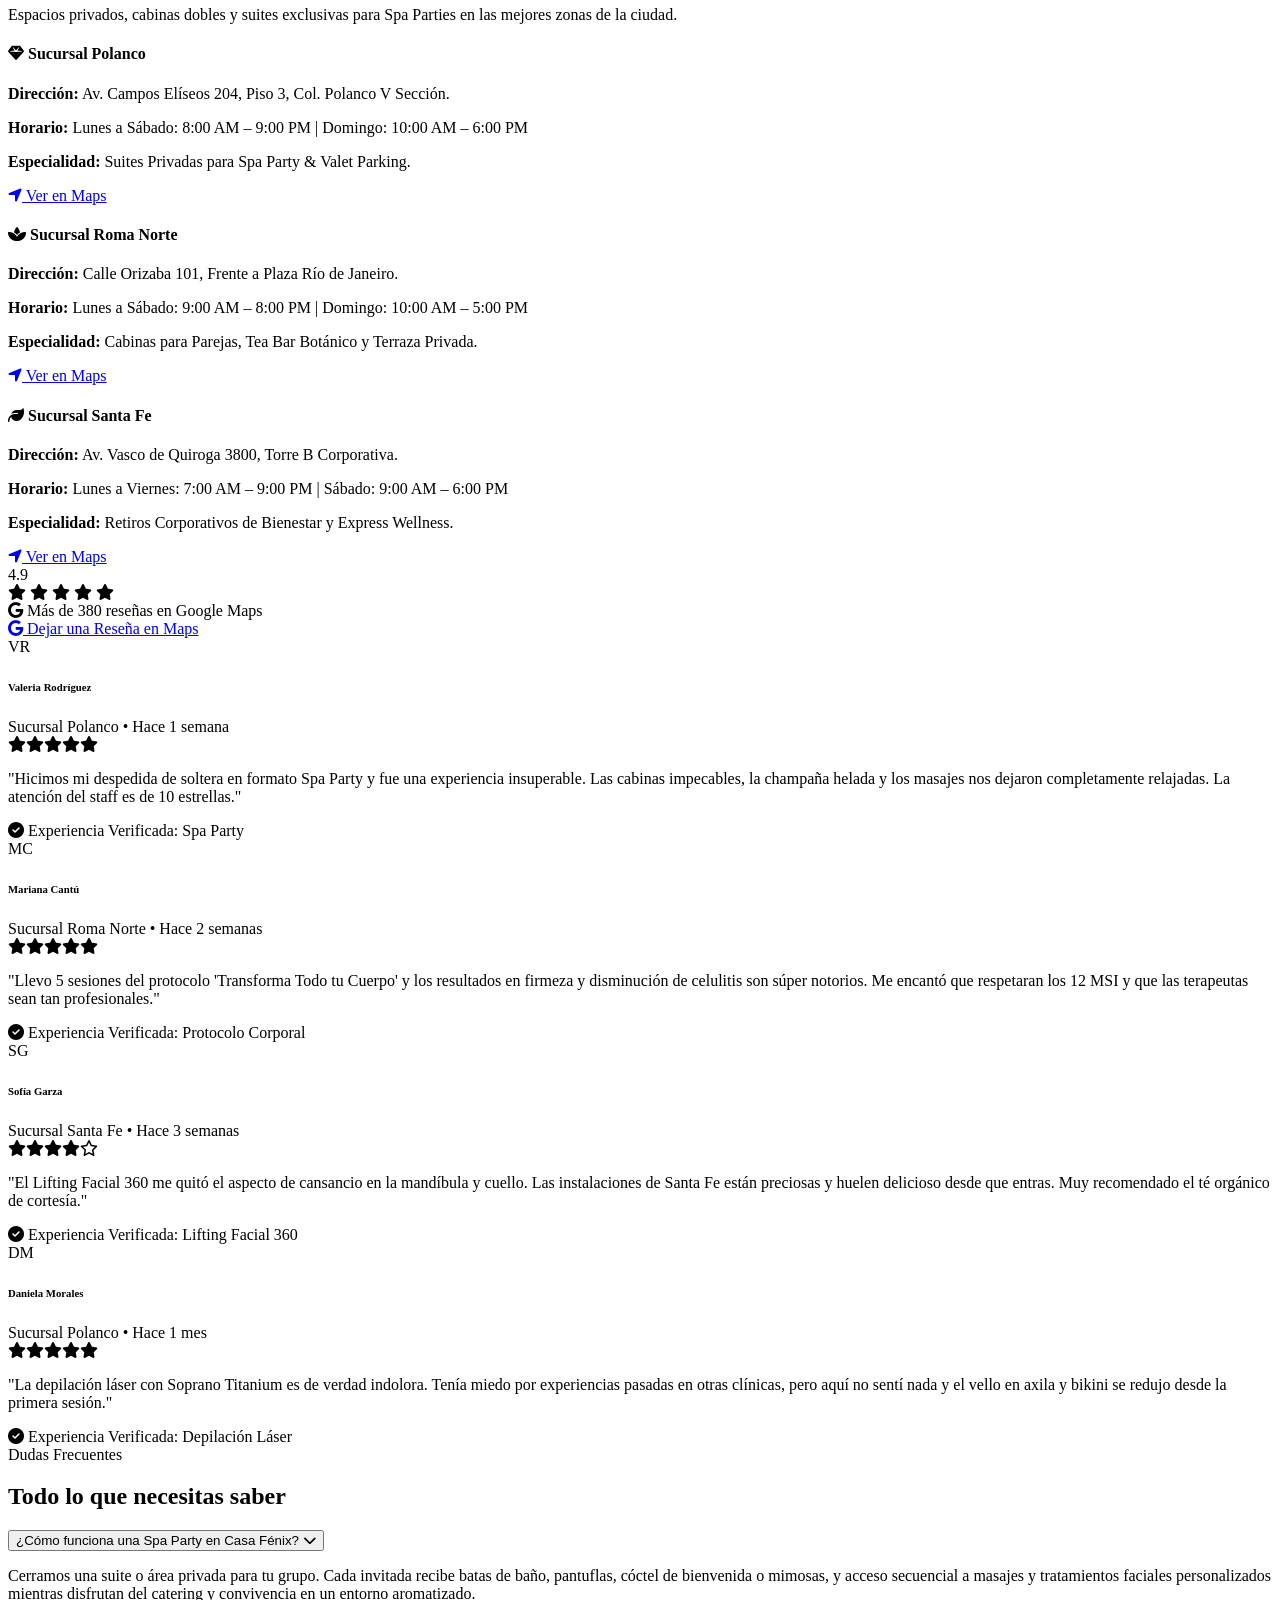
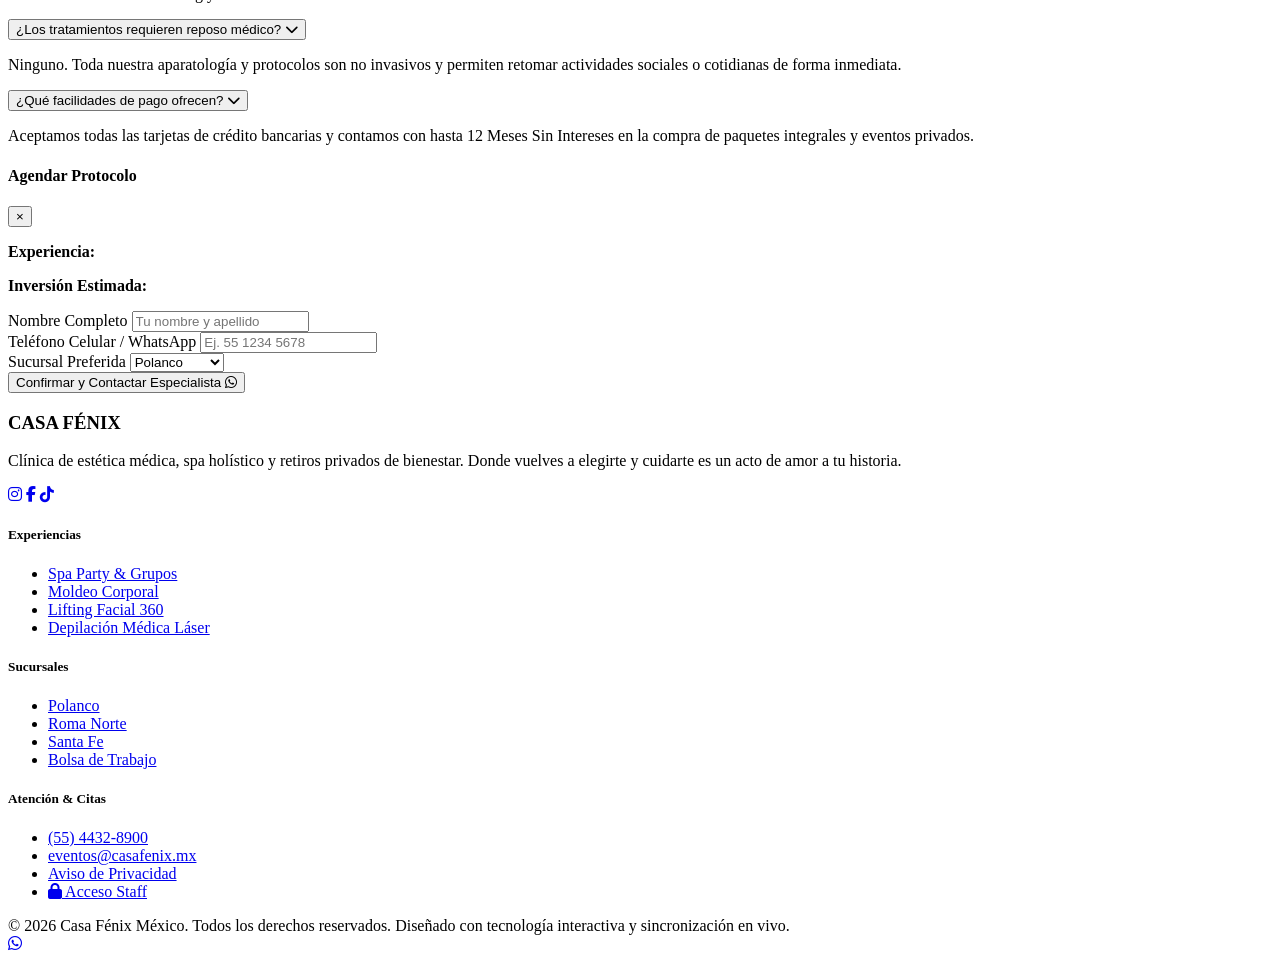
==== commit 4b44a100: "Update index.html" ====
--- a/index.html
+++ b/index.html
@@ -5,35 +5,34 @@
   <meta name="viewport" content="width=device-width, initial-scale=1.0" />
   <title>CASA FÉNIX | Spa & Clínica Estética Avanzada</title>
   
-  <!-- Tipografías de Alta Gama -->
+  <!-- Tipografías de Marca -->
   <link rel="preconnect" href="https://fonts.googleapis.com">
   <link rel="preconnect" href="https://fonts.gstatic.com" crossorigin>
   <link href="https://fonts.googleapis.com/css2?family=Cormorant+Garamond:ital,wght@0,500;1,400;1,600&family=Montserrat:wght@300;400;500;600;700&family=Playfair+Display:ital,wght@0,500;0,700;1,400&display=swap" rel="stylesheet">
   
   <!-- FontAwesome -->
   <link rel="stylesheet" href="https://cdnjs.cloudflare.com/ajax/libs/font-awesome/6.4.0/css/all.min.css" />
-
-  <!-- Hoja de Estilos Externa -->
   <link rel="stylesheet" href="css/styles.css" />
 </head>
 <body>
 
-  <!-- BARRA SUPERIOR ANUNCIO CORPORATIVO -->
-  <div class="top-bar">
-    <div>
-      <i class="fa-solid fa-sparkles"></i> <strong>Especial Septiembre:</strong> Hasta 12 Meses Sin Intereses en todos los protocolos integrales.
+  <!-- CINTILLA SUPERIOR EDITABLE EN TIEMPO REAL -->
+  <div class="top-bar" id="announcementBar">
+    <div id="announcementText">
+      <!-- Inyectado dinámicamente -->
     </div>
     <div class="top-links">
-      <a href="#sucursales"><i class="fa-solid fa-location-dot"></i> Polanco & Roma Norte</a>
+      <a href="#spa-party"><i class="fa-solid fa-champagne-glasses"></i> Spa Party & Eventos</a>
+      <a href="#sucursales"><i class="fa-solid fa-location-dot"></i> Sucursales</a>
       <a href="tel:+525500000000"><i class="fa-solid fa-phone"></i> (55) 4432-8900</a>
-      <a href="#faq">Preguntas Frecuentes</a>
+      <a href="dashboard.html" class="staff-access-btn"><i class="fa-solid fa-user-lock"></i> Acceso Staff</a>
     </div>
   </div>
 
-  <!-- CABECERA PRINCIPAL CON NAVEGACIÓN -->
+  <!-- CABECERA PRINCIPAL -->
   <header>
     <div class="main-nav">
-      <a href="#" class="brand-box">
+      <a href="index.html" class="brand-box">
         <div class="brand-name">
           <i class="fa-solid fa-feather-pointed" style="color: var(--gold); font-size: 1.2rem;"></i>
           CASA FÉNIX
@@ -43,13 +42,14 @@
 
       <ul class="nav-links">
         <li><a href="#catalogo">Tratamientos</a></li>
-        <li><a href="#experiencia">Filosofía</a></li>
-        <li><a href="#sucursales">Sucursales</a></li>
+        <li><a href="#spa-party" class="highlight-link"><i class="fa-solid fa-crown" style="font-size: 0.75rem; color: var(--gold);"></i> Spa Party</a></li>
+        <li><a href="#sucursales">Nuestras Casas</a></li>
+        <li><a href="#resenas">Experiencias</a></li>
         <li><a href="#faq">Dudas</a></li>
       </ul>
 
       <div class="nav-actions">
-        <button class="btn-search" id="toggleSearch" title="Buscar protocolo">
+        <button class="btn-search" id="toggleSearch" title="Buscar tratamiento">
           <i class="fa-solid fa-magnifying-glass"></i>
         </button>
         <a href="#reserva-rapida" class="btn-reserve">
@@ -58,17 +58,17 @@
       </div>
     </div>
 
-    <!-- Buscador Desplegable -->
+    <!-- Buscador en Vivo -->
     <div class="search-bar-container" id="searchContainer">
       <div class="search-inner">
         <i class="fa-solid fa-magnifying-glass" style="color: var(--gold);"></i>
-        <input type="text" id="searchInput" placeholder="Busca por tratamiento: Cavitación, Lifting, Depilación, Ojeras..." />
+        <input type="text" id="searchInput" placeholder="Buscar por protocolo: Cavitación, Spa Party, Láser, Lifting..." />
         <i class="fa-solid fa-times" id="closeSearch" style="cursor: pointer; color: #999;"></i>
       </div>
     </div>
   </header>
 
-  <!-- HERO SECTION CON MOTOR DE RESERVA -->
+  <!-- HERO SECTION -->
   <section class="hero" id="experiencia">
     <div class="hero-container">
       <div>
@@ -79,19 +79,19 @@
           Transforma <em>Todo tu Cuerpo</em>
         </h1>
         <p class="hero-lead">
-          Experiencias de spa clínico y aparatología estética de vanguardia médica. Tratamientos no invasivos diseñados para reafirmar, moldear y definir en un ambiente de serenidad absoluta.
+          Experiencias de spa clínico y aparatología médica. Protocolos no invasivos para reafirmar, tonificar y reconectar en un entorno de paz absoluta.
         </p>
         <div class="hero-badges">
           <div class="badge-item"><i class="fa-solid fa-shield-halved"></i> Grado Médico Certificado</div>
           <div class="badge-item"><i class="fa-solid fa-credit-card"></i> Hasta 12 MSI</div>
-          <div class="badge-item"><i class="fa-solid fa-user-doctor"></i> Valoración Personalizada</div>
-        </div>
-      </div>
-
-      <!-- Formulario Flotante de Reserva -->
+          <div class="badge-item"><i class="fa-solid fa-glass-cheers"></i> Suites VIP Privadas</div>
+        </div>
+      </div>
+
+      <!-- Quick Booking Form -->
       <div class="quick-booking-card" id="reserva-rapida">
         <h3 class="quick-title">Agenda tu Diagnóstico</h3>
-        <p class="quick-subtitle">Elige tu experiencia y recibe confirmación inmediata.</p>
+        <p class="quick-subtitle">Elige tu experiencia y recibe confirmación personalizada.</p>
         
         <form id="bookingForm">
           <div class="form-group">
@@ -106,12 +106,7 @@
           <div class="form-group">
             <label>Tratamiento o Protocolo</label>
             <select required id="bookService">
-              <option value="Transforma Todo tu Cuerpo ($14,999)">Transforma Todo tu Cuerpo - 16 Sesiones</option>
-              <option value="Lifting Facial 360 ($3,900)">Lifting Facial 360 - Rostro, Cuello y Papada</option>
-              <option value="Bye Ojeras ($3,900)">Bye Ojeras - Carbóx + Radiofrecuencia</option>
-              <option value="Depilación Láser Full Body ($14,999)">Depilación Soprano Titanium Full Body</option>
-              <option value="Bye Celulitis ($6,200)">Bye Celulitis & Glúteos Firmes</option>
-              <option value="Bye Estrías ($4,250)">Bye Estrías - Micropuntura Brasileña</option>
+              <!-- Opciones sincronizadas en tiempo real desde el catálogo -->
             </select>
           </div>
 
@@ -140,185 +135,110 @@
     </div>
   </section>
 
-  <!-- CATÁLOGO FILTRABLE DE PROTOCOLOS -->
+  <!-- SECCIÓN SPA PARTY & CELEBRACIONES PRIVADAS -->
+  <section class="spa-party-section" id="spa-party">
+    <div class="spa-party-container">
+      <div class="spa-party-info">
+        <span class="party-tag"><i class="fa-solid fa-crown"></i> Experiencias Exclusivas</span>
+        <h2 class="party-title">Spa Party &amp; <em>Celebraciones Privadas</em></h2>
+        <p class="party-desc">
+          Reserva una cabina VIP o suite privada para consentirte junto a tus personas favoritas. Despedidas de soltera, cumpleaños, aniversarios o retiros corporativos.
+        </p>
+
+        <div class="party-perks-grid">
+          <div class="perk-box">
+            <i class="fa-solid fa-martini-glass-citrus"></i>
+            <h6>Brindis &amp; Mimosas</h6>
+            <p>Vino espumoso, coctelería wellness e infusiones botánicas.</p>
+          </div>
+          <div class="perk-box">
+            <i class="fa-solid fa-plate-wheat"></i>
+            <h6>Catering Gourmet</h6>
+            <p>Tablas de quesos artesanales, charcutería y frutos rojos.</p>
+          </div>
+          <div class="perk-box">
+            <i class="fa-solid fa-spa"></i>
+            <h6>Circuito de Cabina</h6>
+            <p>Masajes descontracturantes, faciales glow y aparatología express.</p>
+          </div>
+          <div class="perk-box">
+            <i class="fa-solid fa-gift"></i>
+            <h6>Kit Fénix de Regalo</h6>
+            <p>Detalle de bienvenida de alta cosmética para cada invitada.</p>
+          </div>
+        </div>
+      </div>
+
+      <!-- Cotizador en Vivo de Spa Party -->
+      <div class="party-calculator-card">
+        <h3>Cotiza tu Spa Party</h3>
+        <p>Personaliza tu celebración y recibe costo estimado al instante:</p>
+
+        <div class="calc-group">
+          <label>Plan Spa Party</label>
+          <select id="partyPackage">
+            <option value="1800">Golden Glow (Masaje + Facial Express) - $1,800 p/p</option>
+            <option value="2500" selected>Fénix Imperial (Masaje + Facial + Aparatología) - $2,500 p/p</option>
+            <option value="3400">Bridal Sanctuary (Circuito Completo + Regalo Especial) - $3,400 p/p</option>
+          </select>
+        </div>
+
+        <div class="calc-group">
+          <label>Número de Asistentes: <span id="partyGuestsCount" class="badge-number">4 personas</span></label>
+          <input type="range" id="partyGuestsRange" min="2" max="15" value="4" step="1" />
+        </div>
+
+        <div class="calc-group">
+          <label>Complementos Opcionales</label>
+          <label class="checkbox-label">
+            <input type="checkbox" id="addMimosas" value="350" checked />
+            Barra de Mimosas &amp; Champán (+$350 p/p)
+          </label>
+          <label class="checkbox-label">
+            <input type="checkbox" id="addGourmet" value="450" checked />
+            Catering Gourmet &amp; Charcutería (+$450 p/p)
+          </label>
+        </div>
+
+        <div class="party-price-box">
+          <div class="total-label">Inversión Estimada:</div>
+          <div class="total-amount" id="partyEstimatedTotal">$13,200 MXN</div>
+          <div class="sub-label">*Facilidad de hasta 12 MSI disponible</div>
+        </div>
+
+        <button type="button" class="btn-party-reserve" id="btnBookParty">
+          <i class="fa-brands fa-whatsapp"></i> Reservar Fecha de Spa Party
+        </button>
+      </div>
+    </div>
+  </section>
+
+  <!-- CATÁLOGO DINÁMICO DE TRATAMIENTOS -->
   <section class="section-wrap" id="catalogo">
     <div class="center-heading">
       <span class="label">Catálogo de Bienestar</span>
-      <h2>Protocolos & Experiencias de Spa</h2>
-      <p>Tratamientos integrales formulados para brindar resultados visibles y progresivos con aparatología no invasiva.</p>
-    </div>
-
-    <!-- Botones de Filtrado -->
+      <h2>Protocolos &amp; Experiencias de Spa</h2>
+      <p>Tratamientos integrales formulados para brindar resultados progresivos mediante tecnología estética no invasiva.</p>
+    </div>
+
     <div class="filter-pills" id="filterPillsContainer">
       <button class="filter-btn active" data-category="todos">Todos</button>
-      <button class="filter-btn" data-category="corporal">Corporales & Moldeo</button>
-      <button class="filter-btn" data-category="facial">Faciales & Antiedad</button>
+      <button class="filter-btn" data-category="corporal">Corporales &amp; Moldeo</button>
+      <button class="filter-btn" data-category="facial">Faciales &amp; Antiedad</button>
       <button class="filter-btn" data-category="laser">Depilación Láser</button>
-      <button class="filter-btn" data-category="especiales">Especiales Fénix</button>
-    </div>
-
-    <!-- Grid de Tarjetas de Tratamientos -->
-    <div class="treatments-grid" id="servicesGrid">
-
-      <article class="card-item" data-cat="corporal">
-        <div class="card-image-wrap">
-          <span class="card-ribbon">16 Sesiones</span>
-          <img src="https://images.unsplash.com/photo-1519823551278-64ac92734fb1?auto=format&fit=crop&w=600&q=80" alt="Transforma Todo Tu Cuerpo" />
-        </div>
-        <div class="card-content">
-          <span class="card-category">Protocolo Corporal Completo</span>
-          <h3 class="card-title">Transforma</h3>
-          <div class="card-subtitle">Todo tu Cuerpo</div>
-          <p class="card-desc">Reafirma, moldea y define. Combinación de 8 sesiones de aparatología y 8 sesiones de lipoenzimas focalizadas.</p>
-          <ul class="card-specs">
-            <li><i class="fa-solid fa-check"></i> Radiofrecuencia, Cavitación & Vacuodermia</li>
-            <li><i class="fa-solid fa-check"></i> Ondas de choque & Drenaje Linfático</li>
-            <li><i class="fa-solid fa-check"></i> Todo el cuerpo: abdomen, flancos, glúteos y piernas</li>
-          </ul>
-          <div class="card-footer">
-            <div class="price-block">
-              <span class="regular">12 MSI disponibles</span>
-              <span class="current">$14,999</span>
-            </div>
-            <button class="btn-select-service" data-name="Transforma Todo tu Cuerpo" data-price="$14,999">Reservar</button>
-          </div>
-        </div>
-      </article>
-
-      <article class="card-item" data-cat="facial">
-        <div class="card-image-wrap">
-          <span class="card-ribbon">8 Sesiones</span>
-          <img src="https://images.unsplash.com/photo-1512290900672-1f408a000165?auto=format&fit=crop&w=600&q=80" alt="Bye Ojeras" />
-        </div>
-        <div class="card-content">
-          <span class="card-category">Área Periorbital</span>
-          <h3 class="card-title">Bye</h3>
-          <div class="card-subtitle">Ojeras Radiantes</div>
-          <p class="card-desc">Mirada más fresca, descansada y luminosa. Estimula el colágeno y desintoxica tejidos periorbitales.</p>
-          <ul class="card-specs">
-            <li><i class="fa-solid fa-check"></i> Carbóx Facial oxigenante</li>
-            <li><i class="fa-solid fa-check"></i> Bioestimulación celular profunda</li>
-            <li><i class="fa-solid fa-check"></i> Radiofrecuencia periocular</li>
-          </ul>
-          <div class="card-footer">
-            <div class="price-block">
-              <span class="regular">$5,200</span>
-              <span class="current">$3,900</span>
-            </div>
-            <button class="btn-select-service" data-name="Bye Ojeras Radiantes" data-price="$3,900">Reservar</button>
-          </div>
-        </div>
-      </article>
-
-      <article class="card-item" data-cat="facial">
-        <div class="card-image-wrap">
-          <span class="card-ribbon">15 Sesiones Totales</span>
-          <img src="https://images.unsplash.com/photo-1570172619644-dfd03ed5d881?auto=format&fit=crop&w=600&q=80" alt="Lifting Facial 360" />
-        </div>
-        <div class="card-content">
-          <span class="card-category">Rostro, Cuello y Papada</span>
-          <h3 class="card-title">Lifting</h3>
-          <div class="card-subtitle">Facial 360°</div>
-          <p class="card-desc">Define y tonifica el óvalo mandibular y cuello. Reduce adiposidad submentoniana y estimula tensión dérmica.</p>
-          <ul class="card-specs">
-            <li><i class="fa-solid fa-check"></i> 6 RF + 6 Ultrasonido Tonificante</li>
-            <li><i class="fa-solid fa-check"></i> 3 Sesiones de Lipoenzimas Reductoras</li>
-            <li><i class="fa-solid fa-check"></i> Valoración diagnóstica incluida</li>
-          </ul>
-          <div class="card-footer">
-            <div class="price-block">
-              <span class="regular">$5,500</span>
-              <span class="current">$3,900</span>
-            </div>
-            <button class="btn-select-service" data-name="Lifting Facial 360" data-price="$3,900">Reservar</button>
-          </div>
-        </div>
-      </article>
-
-      <article class="card-item" data-cat="corporal">
-        <div class="card-image-wrap">
-          <span class="card-ribbon">8 Sesiones</span>
-          <img src="https://images.unsplash.com/photo-1515377905703-c4788e51af15?auto=format&fit=crop&w=600&q=80" alt="Bye Celulitis" />
-        </div>
-        <div class="card-content">
-          <span class="card-category">Tonificación & Moldeo</span>
-          <h3 class="card-title">Bye</h3>
-          <div class="card-subtitle">Celulitis & Glúteos</div>
-          <p class="card-desc">Restaura la elasticidad y suavidad cutánea rompiendo septos fibrosos en glúteos, cadera y piernas.</p>
-          <ul class="card-specs">
-            <li><i class="fa-solid fa-check"></i> Ondas de choque acústicas</li>
-            <li><i class="fa-solid fa-check"></i> Vacuoterapia & Drenaje linfático</li>
-            <li><i class="fa-solid fa-check"></i> Efecto push-up reafirmante</li>
-          </ul>
-          <div class="card-footer">
-            <div class="price-block">
-              <span class="regular">$8,500</span>
-              <span class="current">$6,200</span>
-            </div>
-            <button class="btn-select-service" data-name="Bye Celulitis & Glúteos" data-price="$6,200">Reservar</button>
-          </div>
-        </div>
-      </article>
-
-      <article class="card-item" data-cat="laser">
-        <div class="card-image-wrap">
-          <span class="card-ribbon">10 Sesiones</span>
-          <img src="https://images.unsplash.com/photo-1544367567-0f2fcb009e0b?auto=format&fit=crop&w=600&q=80" alt="Depilación Full Body" />
-        </div>
-        <div class="card-content">
-          <span class="card-category">Soprano Titanium</span>
-          <h3 class="card-title">Full Body</h3>
-          <div class="card-subtitle">Libertad sin Límites</div>
-          <p class="card-desc">Depilación láser de última generación, totalmente indolora y efectiva en todo tipo de fototipos cutáneos.</p>
-          <ul class="card-specs">
-            <li><i class="fa-solid fa-check"></i> Piernas completas, Brazos, Axilas y Bikini</li>
-            <li><i class="fa-solid fa-check"></i> Espalda, Abdomen y Glúteos</li>
-            <li><i class="fa-solid fa-check"></i> Ahorro especial de $4,501</li>
-          </ul>
-          <div class="card-footer">
-            <div class="price-block">
-              <span class="regular">$19,500</span>
-              <span class="current">$14,999</span>
-            </div>
-            <button class="btn-select-service" data-name="Depilación Láser Full Body" data-price="$14,999">Reservar</button>
-          </div>
-        </div>
-      </article>
-
-      <article class="card-item" data-cat="especiales">
-        <div class="card-image-wrap">
-          <span class="card-ribbon">5 Sesiones</span>
-          <img src="https://images.unsplash.com/photo-1507652313519-d4e9174996dd?auto=format&fit=crop&w=600&q=80" alt="Micropuntura Brasileña" />
-        </div>
-        <div class="card-content">
-          <span class="card-category">Regeneración Cutánea</span>
-          <h3 class="card-title">Bye</h3>
-          <div class="card-subtitle">Estrías Reales</div>
-          <p class="card-desc">Técnica avanzada de micropuntura brasileña que estimula la síntesis de elastina y colágeno sobre la estría.</p>
-          <ul class="card-specs">
-            <li><i class="fa-solid fa-check"></i> Suaviza la profundidad y textura</li>
-            <li><i class="fa-solid fa-check"></i> Trabajo de zona completa en 45 min</li>
-            <li><i class="fa-solid fa-check"></i> Valoración y seguimiento incluido</li>
-          </ul>
-          <div class="card-footer">
-            <div class="price-block">
-              <span class="regular">$7,500</span>
-              <span class="current">$4,250</span>
-            </div>
-            <button class="btn-select-service" data-name="Bye Estrías Brasileñas" data-price="$4,250">Reservar</button>
-          </div>
-        </div>
-      </article>
-
-    </div>
+      <button class="filter-btn" data-category="spa-party">Spa Party &amp; Grupos</button>
+    </div>
+
+    <!-- Contenedor inyectado dinámicamente -->
+    <div class="treatments-grid" id="servicesGrid"></div>
   </section>
 
-  <!-- DIRECTORIO DE SUCURSALES -->
+  <!-- SUCURSALES (NUESTRAS CASAS) CON RESEÑAS -->
   <section class="locations-section" id="sucursales">
     <div class="center-heading">
       <span class="label">Nuestras Casas</span>
       <h2>Santuarios de Bienestar Urbano</h2>
-      <p>Espacios privados, cabinas climatizadas y amenidades de cortesía en las mejores zonas de la ciudad.</p>
+      <p>Espacios privados, cabinas dobles y suites exclusivas para Spa Parties en las mejores zonas de la ciudad.</p>
     </div>
 
     <div class="locations-grid">
@@ -326,9 +246,9 @@
         <h4 class="location-title"><i class="fa-solid fa-gem"></i> Sucursal Polanco</h4>
         <p><strong>Dirección:</strong> Av. Campos Elíseos 204, Piso 3, Col. Polanco V Sección.</p>
         <p><strong>Horario:</strong> Lunes a Sábado: 8:00 AM – 9:00 PM | Domingo: 10:00 AM – 6:00 PM</p>
-        <p><strong>Servicios:</strong> Cabinas VIP, Área de Relajación, Valet Parking.</p>
+        <p><strong>Especialidad:</strong> Suites Privadas para Spa Party &amp; Valet Parking.</p>
         <div class="location-actions">
-          <a href="https://maps.google.com" target="_blank" class="btn-maps"><i class="fa-solid fa-location-arrow"></i> Ver en Maps</a>
+          <a href="https://maps.google.com/?q=Casa+Fenix+Polanco" target="_blank" class="btn-maps"><i class="fa-solid fa-location-arrow"></i> Ver en Maps</a>
         </div>
       </div>
 
@@ -336,9 +256,9 @@
         <h4 class="location-title"><i class="fa-solid fa-spa"></i> Sucursal Roma Norte</h4>
         <p><strong>Dirección:</strong> Calle Orizaba 101, Frente a Plaza Río de Janeiro.</p>
         <p><strong>Horario:</strong> Lunes a Sábado: 9:00 AM – 8:00 PM | Domingo: 10:00 AM – 5:00 PM</p>
-        <p><strong>Servicios:</strong> Cabinas Dobles para Parejas, Tea Bar Orgánico.</p>
+        <p><strong>Especialidad:</strong> Cabinas para Parejas, Tea Bar Botánico y Terraza Privada.</p>
         <div class="location-actions">
-          <a href="https://maps.google.com" target="_blank" class="btn-maps"><i class="fa-solid fa-location-arrow"></i> Ver en Maps</a>
+          <a href="https://maps.google.com/?q=Casa+Fenix+Roma+Norte" target="_blank" class="btn-maps"><i class="fa-solid fa-location-arrow"></i> Ver en Maps</a>
         </div>
       </div>
 
@@ -346,9 +266,114 @@
         <h4 class="location-title"><i class="fa-solid fa-leaf"></i> Sucursal Santa Fe</h4>
         <p><strong>Dirección:</strong> Av. Vasco de Quiroga 3800, Torre B Corporativa.</p>
         <p><strong>Horario:</strong> Lunes a Viernes: 7:00 AM – 9:00 PM | Sábado: 9:00 AM – 6:00 PM</p>
-        <p><strong>Servicios:</strong> Express Wellness, Tratamientos Post-Work, Ducha Escocesa.</p>
+        <p><strong>Especialidad:</strong> Retiros Corporativos de Bienestar y Express Wellness.</p>
         <div class="location-actions">
-          <a href="https://maps.google.com" target="_blank" class="btn-maps"><i class="fa-solid fa-location-arrow"></i> Ver en Maps</a>
+          <a href="https://maps.google.com/?q=Casa+Fenix+Santa+Fe" target="_blank" class="btn-maps"><i class="fa-solid fa-location-arrow"></i> Ver en Maps</a>
+        </div>
+      </div>
+    </div>
+
+    <!-- SUBMÓDULO DE RESEÑAS VERIFICADAS GOOGLE MAPS -->
+    <div class="reviews-wrapper" id="resenas">
+      <div class="reviews-header-block">
+        <div class="rating-overview">
+          <span class="rating-score">4.9</span>
+          <div class="rating-stars">
+            <i class="fa-solid fa-star"></i>
+            <i class="fa-solid fa-star"></i>
+            <i class="fa-solid fa-star"></i>
+            <i class="fa-solid fa-star"></i>
+            <i class="fa-solid fa-star"></i>
+          </div>
+          <span class="rating-source"><i class="fa-brands fa-google"></i> Más de 380 reseñas en Google Maps</span>
+        </div>
+        
+        <div class="reviews-cta">
+          <a href="https://search.google.com/local/writereview?placeid=ChIJN1t_tDeuEmsRUsoyG83frY4" target="_blank" class="btn-google-review">
+            <i class="fa-brands fa-google"></i> Dejar una Reseña en Maps
+          </a>
+        </div>
+      </div>
+
+      <div class="reviews-grid">
+        <!-- Reseña 1 -->
+        <div class="review-card">
+          <div class="review-top">
+            <div class="review-author">
+              <div class="review-avatar">VR</div>
+              <div>
+                <h6>Valeria Rodríguez</h6>
+                <span class="review-branch">Sucursal Polanco &bull; Hace 1 semana</span>
+              </div>
+            </div>
+            <div class="card-stars">
+              <i class="fa-solid fa-star"></i><i class="fa-solid fa-star"></i><i class="fa-solid fa-star"></i><i class="fa-solid fa-star"></i><i class="fa-solid fa-star"></i>
+            </div>
+          </div>
+          <p class="review-text">
+            "Hicimos mi despedida de soltera en formato Spa Party y fue una experiencia insuperable. Las cabinas impecables, la champaña helada y los masajes nos dejaron completamente relajadas. La atención del staff es de 10 estrellas."
+          </p>
+          <span class="review-badge"><i class="fa-solid fa-circle-check"></i> Experiencia Verificada: Spa Party</span>
+        </div>
+
+        <!-- Reseña 2 -->
+        <div class="review-card">
+          <div class="review-top">
+            <div class="review-author">
+              <div class="review-avatar">MC</div>
+              <div>
+                <h6>Mariana Cantú</h6>
+                <span class="review-branch">Sucursal Roma Norte &bull; Hace 2 semanas</span>
+              </div>
+            </div>
+            <div class="card-stars">
+              <i class="fa-solid fa-star"></i><i class="fa-solid fa-star"></i><i class="fa-solid fa-star"></i><i class="fa-solid fa-star"></i><i class="fa-solid fa-star"></i>
+            </div>
+          </div>
+          <p class="review-text">
+            "Llevo 5 sesiones del protocolo 'Transforma Todo tu Cuerpo' y los resultados en firmeza y disminución de celulitis son súper notorios. Me encantó que respetaran los 12 MSI y que las terapeutas sean tan profesionales."
+          </p>
+          <span class="review-badge"><i class="fa-solid fa-circle-check"></i> Experiencia Verificada: Protocolo Corporal</span>
+        </div>
+
+        <!-- Reseña 3 -->
+        <div class="review-card">
+          <div class="review-top">
+            <div class="review-author">
+              <div class="review-avatar">SG</div>
+              <div>
+                <h6>Sofía Garza</h6>
+                <span class="review-branch">Sucursal Santa Fe &bull; Hace 3 semanas</span>
+              </div>
+            </div>
+            <div class="card-stars">
+              <i class="fa-solid fa-star"></i><i class="fa-solid fa-star"></i><i class="fa-solid fa-star"></i><i class="fa-solid fa-star"></i><i class="fa-regular fa-star"></i>
+            </div>
+          </div>
+          <p class="review-text">
+            "El Lifting Facial 360 me quitó el aspecto de cansancio en la mandíbula y cuello. Las instalaciones de Santa Fe están preciosas y huelen delicioso desde que entras. Muy recomendado el té orgánico de cortesía."
+          </p>
+          <span class="review-badge"><i class="fa-solid fa-circle-check"></i> Experiencia Verificada: Lifting Facial 360</span>
+        </div>
+
+        <!-- Reseña 4 -->
+        <div class="review-card">
+          <div class="review-top">
+            <div class="review-author">
+              <div class="review-avatar">DM</div>
+              <div>
+                <h6>Daniela Morales</h6>
+                <span class="review-branch">Sucursal Polanco &bull; Hace 1 mes</span>
+              </div>
+            </div>
+            <div class="card-stars">
+              <i class="fa-solid fa-star"></i><i class="fa-solid fa-star"></i><i class="fa-solid fa-star"></i><i class="fa-solid fa-star"></i><i class="fa-solid fa-star"></i>
+            </div>
+          </div>
+          <p class="review-text">
+            "La depilación láser con Soprano Titanium es de verdad indolora. Tenía miedo por experiencias pasadas en otras clínicas, pero aquí no sentí nada y el vello en axila y bikini se redujo desde la primera sesión."
+          </p>
+          <span class="review-badge"><i class="fa-solid fa-circle-check"></i> Experiencia Verificada: Depilación Láser</span>
         </div>
       </div>
     </div>
@@ -363,21 +388,21 @@
 
     <div class="faq-item">
       <button class="faq-question">
-        ¿Cómo funciona la primera sesión de valoración?
+        ¿Cómo funciona una Spa Party en Casa Fénix?
         <i class="fa-solid fa-chevron-down"></i>
       </button>
       <div class="faq-answer">
-        <p>En tu cita diagnóstica, una especialista evalúa tu fisionomía, porcentaje de adiposidad o fototipo cutáneo. Con esto diseñamos un protocolo a la medida para garantizar que alcances tus metas sin riesgos.</p>
+        <p>Cerramos una suite o área privada para tu grupo. Cada invitada recibe batas de baño, pantuflas, cóctel de bienvenida o mimosas, y acceso secuencial a masajes y tratamientos faciales personalizados mientras disfrutan del catering y convivencia en un entorno aromatizado.</p>
       </div>
     </div>
 
     <div class="faq-item">
       <button class="faq-question">
-        ¿Los tratamientos requieren tiempo de reposo o incapacidad?
+        ¿Los tratamientos requieren reposo médico?
         <i class="fa-solid fa-chevron-down"></i>
       </button>
       <div class="faq-answer">
-        <p>No. Todas nuestras tecnologías (Soprano Titanium, Radiofrecuencia multipolar, Cavitación y Vacuodermia) son completamente no invasivas, permitiéndote reincorporarte de inmediato a tu vida cotidiana.</p>
+        <p>Ninguno. Toda nuestra aparatología y protocolos son no invasivos y permiten retomar actividades sociales o cotidianas de forma inmediata.</p>
       </div>
     </div>
 
@@ -387,22 +412,12 @@
         <i class="fa-solid fa-chevron-down"></i>
       </button>
       <div class="faq-answer">
-        <p>Aceptamos todas las tarjetas bancarias y contamos con opciones de hasta 12 Meses Sin Intereses en la compra de paquetes y protocolos integrales durante todo el mes.</p>
-      </div>
-    </div>
-
-    <div class="faq-item">
-      <button class="faq-question">
-        ¿Con cuánta anticipación debo cancelar o reprogramar?
-        <i class="fa-solid fa-chevron-down"></i>
-      </button>
-      <div class="faq-answer">
-        <p>Agradecemos notificarnos con al menos 24 horas de antelación para reasignar la cabina y horario sin penalizaciones.</p>
+        <p>Aceptamos todas las tarjetas de crédito bancarias y contamos con hasta 12 Meses Sin Intereses en la compra de paquetes integrales y eventos privados.</p>
       </div>
     </div>
   </section>
 
-  <!-- MODAL DE CONFIRMACIÓN DE CITA -->
+  <!-- MODAL DE RESERVA CLIENTES -->
   <div class="modal-overlay" id="bookingModal">
     <div class="modal-box">
       <div class="modal-header">
@@ -411,13 +426,13 @@
       </div>
       <div class="modal-body">
         <div class="booking-summary">
-          <p><strong>Tratamiento:</strong> <span id="modalServiceName"></span></p>
-          <p><strong>Inversión Especial:</strong> <span id="modalServicePrice" style="color: var(--burgundy); font-weight: 700;"></span></p>
+          <p><strong>Experiencia:</strong> <span id="modalServiceName"></span></p>
+          <p><strong>Inversión Estimada:</strong> <span id="modalServicePrice" style="color: var(--burgundy); font-weight: 700;"></span></p>
         </div>
         <form id="modalBookingForm">
           <div class="form-group">
-            <label>Nombre y Apellido</label>
-            <input type="text" required id="custName" placeholder="Tu nombre completo" />
+            <label>Nombre Completo</label>
+            <input type="text" required id="custName" placeholder="Tu nombre y apellido" />
           </div>
           <div class="form-group">
             <label>Teléfono Celular / WhatsApp</label>
@@ -432,19 +447,19 @@
             </select>
           </div>
           <button type="submit" class="btn-submit-booking">
-            Confirmar y Enviar a WhatsApp <i class="fa-brands fa-whatsapp"></i>
+            Confirmar y Contactar Especialista <i class="fa-brands fa-whatsapp"></i>
           </button>
         </form>
       </div>
     </div>
   </div>
 
-  <!-- FOOTER CORPORATIVO -->
+  <!-- FOOTER -->
   <footer>
     <div class="footer-grid">
       <div class="footer-brand">
         <h3>CASA FÉNIX</h3>
-        <p>Clínica de estética avanzada, spa urbano y nutrición integral. Donde vuelves a elegirte y cuidarte se convierte en el mayor acto de amor propio.</p>
+        <p>Clínica de estética médica, spa holístico y retiros privados de bienestar. Donde vuelves a elegirte y cuidarte es un acto de amor a tu historia.</p>
         <div class="footer-socials">
           <a href="#"><i class="fa-brands fa-instagram"></i></a>
           <a href="#"><i class="fa-brands fa-facebook-f"></i></a>
@@ -453,12 +468,12 @@
       </div>
 
       <div class="footer-col">
-        <h5>Protocolos</h5>
+        <h5>Experiencias</h5>
         <ul>
+          <li><a href="#spa-party">Spa Party &amp; Grupos</a></li>
           <li><a href="#catalogo">Moldeo Corporal</a></li>
-          <li><a href="#catalogo">Lifting & Antiedad</a></li>
+          <li><a href="#catalogo">Lifting Facial 360</a></li>
           <li><a href="#catalogo">Depilación Médica Láser</a></li>
-          <li><a href="#catalogo">Bioestimulación Celular</a></li>
         </ul>
       </div>
 
@@ -473,28 +488,28 @@
       </div>
 
       <div class="footer-col">
-        <h5>Atención al Cliente</h5>
+        <h5>Atención &amp; Citas</h5>
         <ul>
           <li><a href="tel:+525500000000">(55) 4432-8900</a></li>
-          <li><a href="mailto:hola@casafenix.mx">hola@casafenix.mx</a></li>
-          <li><a href="#">Términos de Servicio</a></li>
+          <li><a href="mailto:eventos@casafenix.mx">eventos@casafenix.mx</a></li>
           <li><a href="#">Aviso de Privacidad</a></li>
+          <li><a href="dashboard.html"><i class="fa-solid fa-lock"></i> Acceso Staff</a></li>
         </ul>
       </div>
     </div>
 
     <div class="footer-bottom">
       <span>&copy; 2026 Casa Fénix México. Todos los derechos reservados.</span>
-      <span>Diseñado bajo los estándares de alta cosmética y aparatología estética.</span>
+      <span>Diseñado con tecnología interactiva y sincronización en vivo.</span>
     </div>
   </footer>
 
-  <!-- BOTÓN FLOTANTE DE WHATSAPP -->
-  <a href="https://wa.me/5215500000000?text=Hola,%20deseo%20información%20general%20sobre%20los%20tratamientos%20de%20Casa%20Fénix" class="whatsapp-bubble" target="_blank" title="Contactar por WhatsApp">
+  <!-- WHATSAPP FLOAT -->
+  <a href="https://wa.me/5215500000000?text=Hola,%20deseo%20más%20información%20sobre%20los%20tratamientos%20de%20Casa%20Fénix" class="whatsapp-bubble" target="_blank" title="Hablar con concierge">
     <i class="fa-brands fa-whatsapp"></i>
   </a>
 
-  <!-- Script Externo -->
-  <script src="js/main.js"></script>
+  <!-- Script de la Página de Inicio -->
+  <script src="js/app.js"></script>
 </body>
 </html>
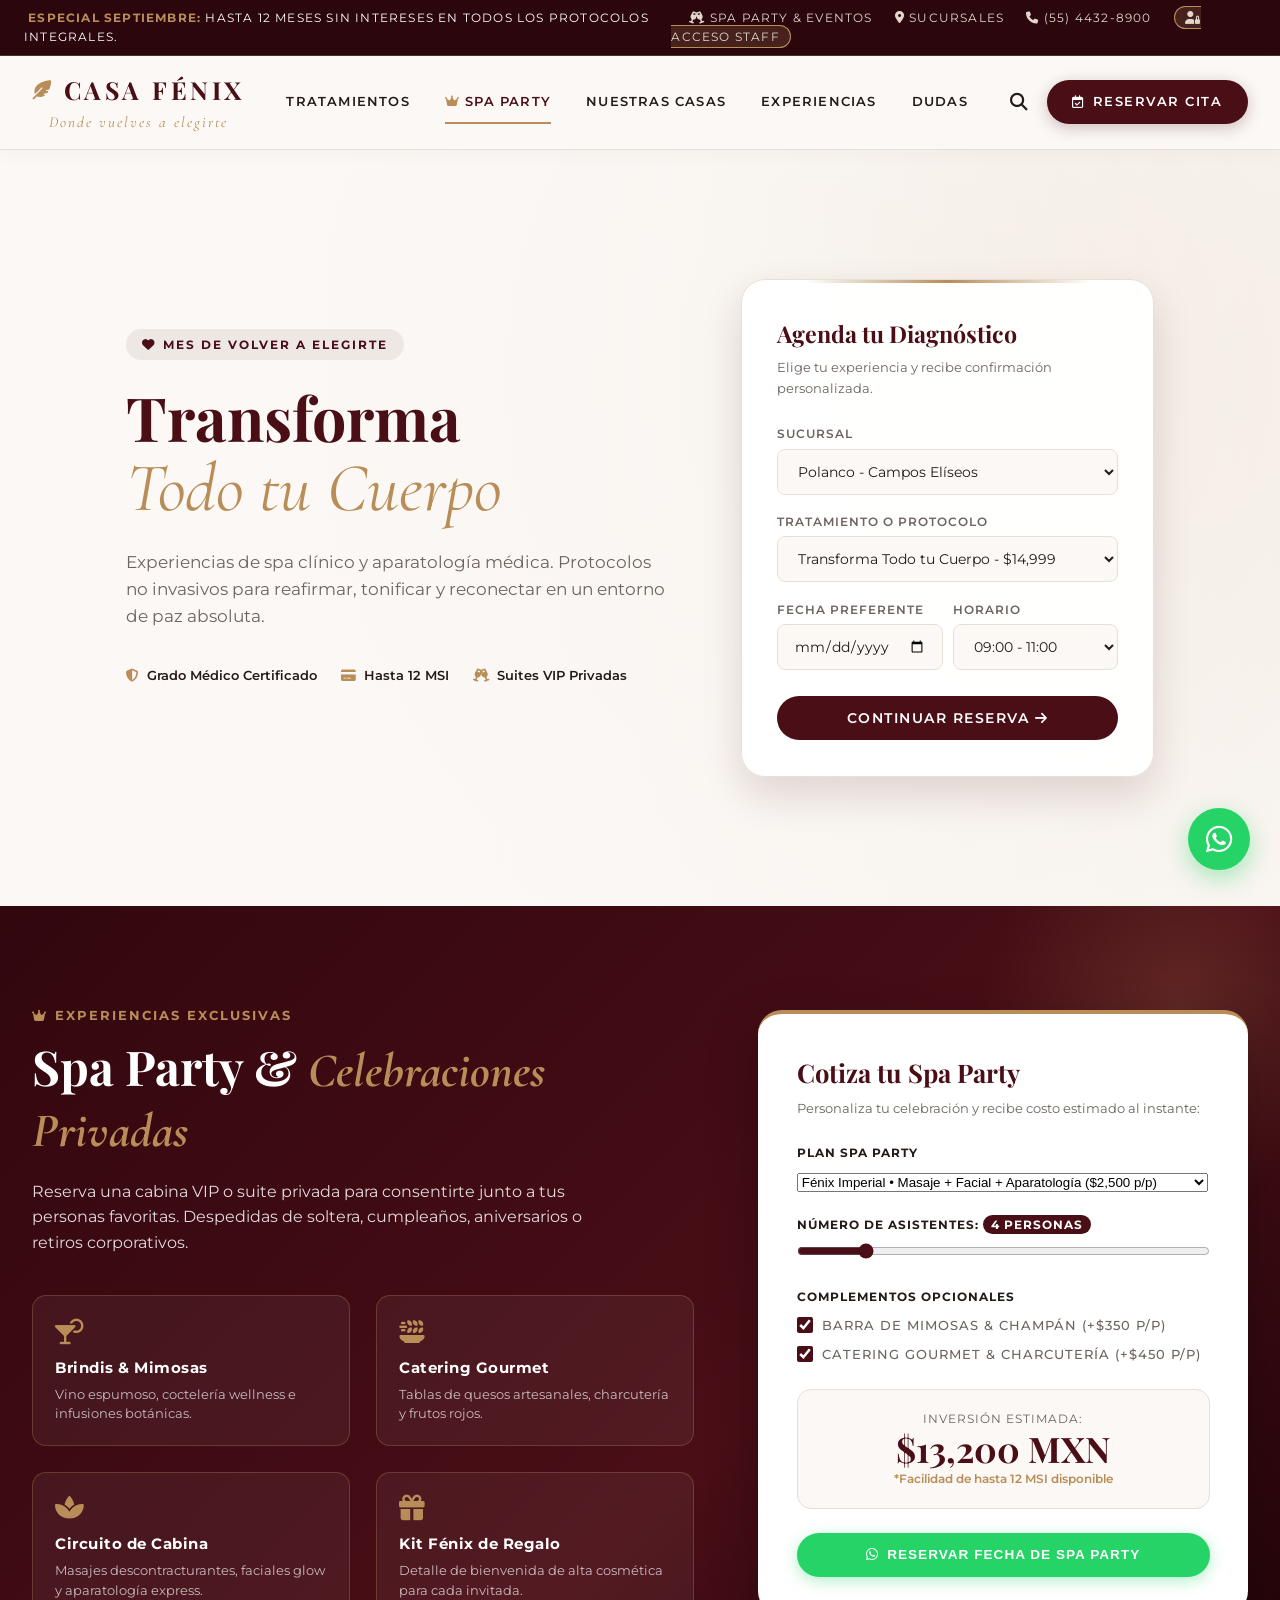
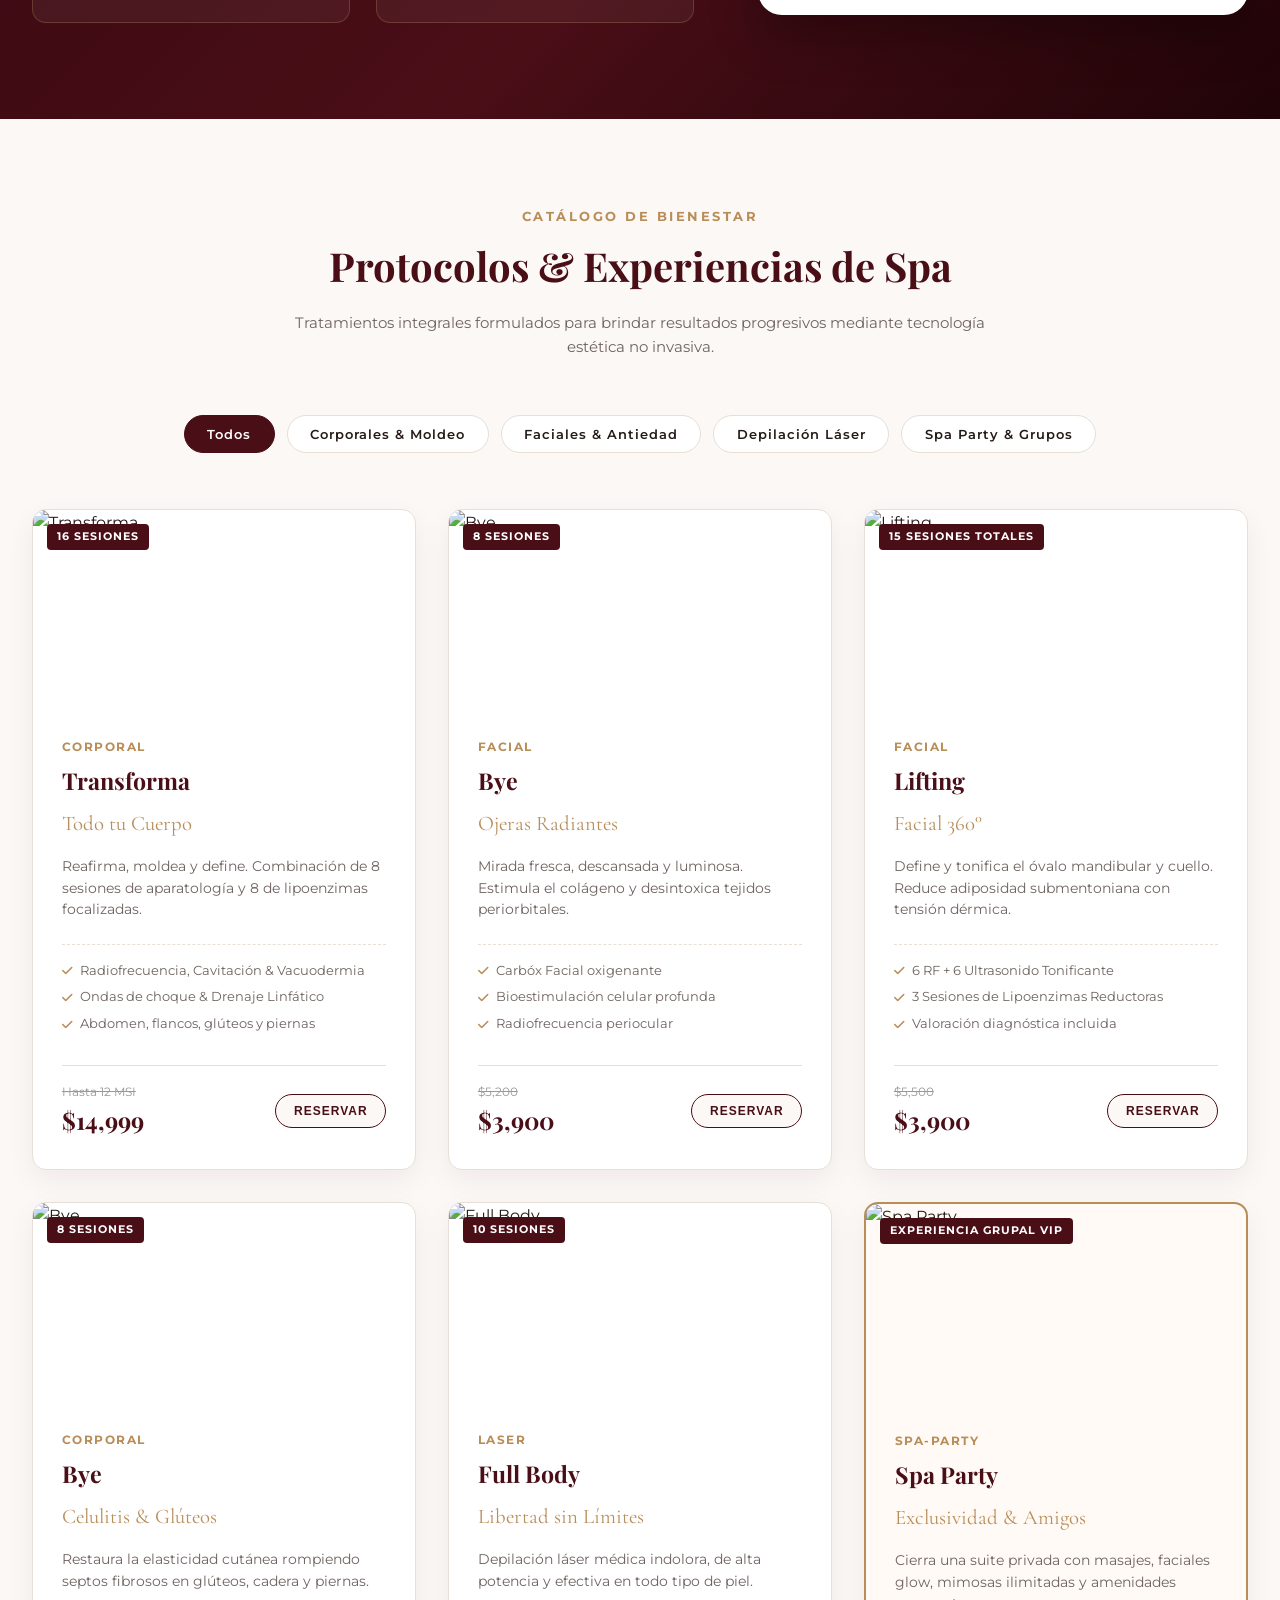
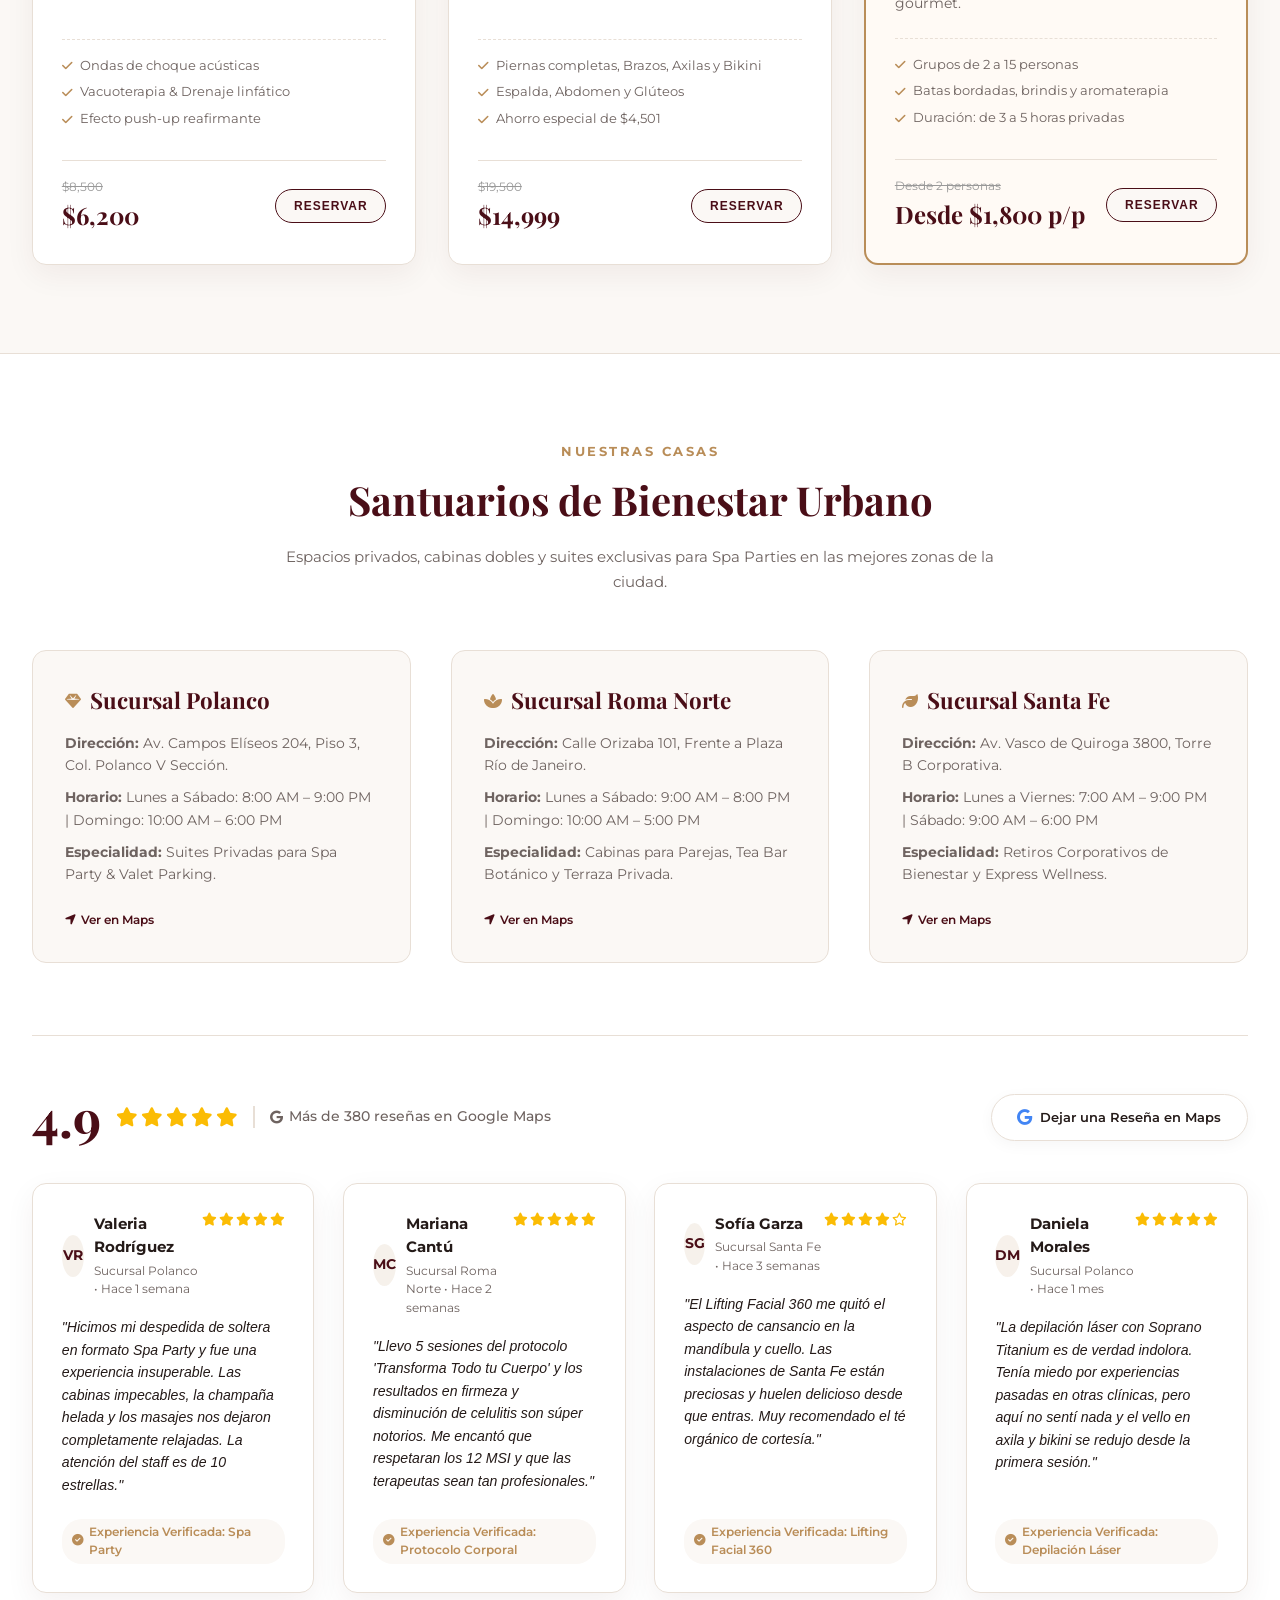
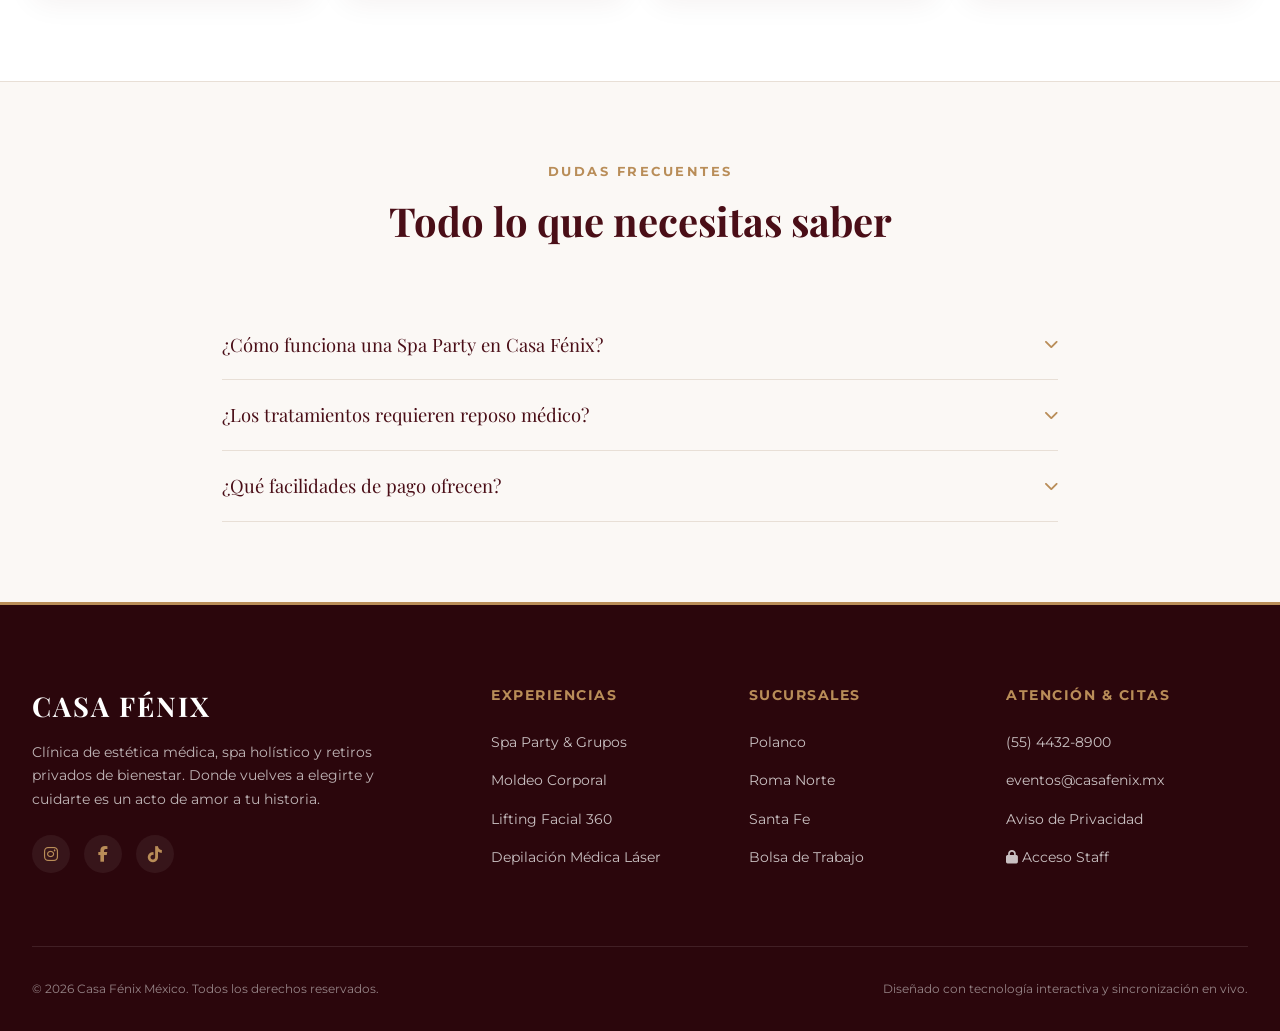
==== commit e81ddab1: "Update index.html" ====
--- a/index.html
+++ b/index.html
@@ -19,7 +19,7 @@
   <!-- CINTILLA SUPERIOR EDITABLE EN TIEMPO REAL -->
   <div class="top-bar" id="announcementBar">
     <div id="announcementText">
-      <!-- Inyectado dinámicamente -->
+      <!-- Inyectado dinámicamente desde app.js / localStorage -->
     </div>
     <div class="top-links">
       <a href="#spa-party"><i class="fa-solid fa-champagne-glasses"></i> Spa Party & Eventos</a>
@@ -106,7 +106,7 @@
           <div class="form-group">
             <label>Tratamiento o Protocolo</label>
             <select required id="bookService">
-              <!-- Opciones sincronizadas en tiempo real desde el catálogo -->
+              <!-- Opciones sincronizadas en tiempo real desde app.js -->
             </select>
           </div>
 
@@ -169,7 +169,7 @@
         </div>
       </div>
 
-      <!-- Cotizador en Vivo de Spa Party -->
+      <!-- Cotizador de Spa Party -->
       <div class="party-calculator-card">
         <h3>Cotiza tu Spa Party</h3>
         <p>Personaliza tu celebración y recibe costo estimado al instante:</p>
@@ -177,9 +177,9 @@
         <div class="calc-group">
           <label>Plan Spa Party</label>
           <select id="partyPackage">
-            <option value="1800">Golden Glow (Masaje + Facial Express) - $1,800 p/p</option>
-            <option value="2500" selected>Fénix Imperial (Masaje + Facial + Aparatología) - $2,500 p/p</option>
-            <option value="3400">Bridal Sanctuary (Circuito Completo + Regalo Especial) - $3,400 p/p</option>
+            <option value="1800">Golden Glow &bull; Masaje + Facial Express ($1,800 p/p)</option>
+            <option value="2500" selected>Fénix Imperial &bull; Masaje + Facial + Aparatología ($2,500 p/p)</option>
+            <option value="3400">Bridal Sanctuary &bull; Circuito Completo + Obsequio VIP ($3,400 p/p)</option>
           </select>
         </div>
 
@@ -192,11 +192,11 @@
           <label>Complementos Opcionales</label>
           <label class="checkbox-label">
             <input type="checkbox" id="addMimosas" value="350" checked />
-            Barra de Mimosas &amp; Champán (+$350 p/p)
+            Barra de Mimosas & Champán (+$350 p/p)
           </label>
           <label class="checkbox-label">
             <input type="checkbox" id="addGourmet" value="450" checked />
-            Catering Gourmet &amp; Charcutería (+$450 p/p)
+            Catering Gourmet & Charcutería (+$450 p/p)
           </label>
         </div>
 
--- a/css/styles.css
+++ b/css/styles.css
@@ -0,0 +1,1384 @@
+:root {
+  --burgundy: #4A0E17;
+  --burgundy-dark: #2B060C;
+  --burgundy-light: #6E1A27;
+  --gold: #B98D58;
+  --gold-hover: #9E743F;
+  --gold-subtle: rgba(185, 141, 88, 0.12);
+  --bg-crema: #FBF8F5;
+  --bg-surface: #FFFFFF;
+  --text-main: #241A18;
+  --text-muted: #6E6360;
+  --border-color: #E8DFD6;
+  --radius-sm: 8px;
+  --radius-md: 14px;
+  --radius-lg: 24px;
+  --shadow-soft: 0 10px 30px rgba(74, 14, 23, 0.06);
+  --shadow-hover: 0 18px 40px rgba(74, 14, 23, 0.14);
+  --font-serif: 'Playfair Display', serif;
+  --font-cursive: 'Cormorant Garamond', serif;
+  --font-sans: 'Montserrat', sans-serif;
+  --transition: all 0.3s cubic-bezier(0.25, 1, 0.5, 1);
+  --success: #198754;
+  --danger: #dc3545;
+}
+
+* {
+  margin: 0;
+  padding: 0;
+  box-sizing: border-box;
+  -webkit-font-smoothing: antialiased;
+}
+
+body {
+  font-family: var(--font-sans);
+  background-color: var(--bg-crema);
+  color: var(--text-main);
+  overflow-x: hidden;
+  line-height: 1.6;
+}
+
+/* TOP ANNOUNCEMENT BAR */
+.top-bar {
+  background-color: var(--burgundy-dark);
+  color: #FFF;
+  font-size: 0.76rem;
+  padding: 8px 24px;
+  letter-spacing: 1.2px;
+  text-transform: uppercase;
+  display: flex;
+  justify-content: space-between;
+  align-items: center;
+  border-bottom: 1px solid rgba(185, 141, 88, 0.3);
+  transition: var(--transition);
+}
+
+.top-bar span strong, .top-bar strong {
+  color: var(--gold);
+}
+
+.top-links a {
+  color: #E2D7CC;
+  text-decoration: none;
+  margin-left: 18px;
+  transition: var(--transition);
+}
+
+.top-links a:hover {
+  color: var(--gold);
+}
+
+.staff-access-btn {
+  background: rgba(185, 141, 88, 0.2);
+  padding: 3px 10px;
+  border-radius: 20px;
+  border: 1px solid var(--gold);
+}
+
+/* HEADER & NAVIGATION */
+header {
+  position: sticky;
+  top: 0;
+  z-index: 1000;
+  background: rgba(251, 248, 245, 0.96);
+  backdrop-filter: blur(10px);
+  border-bottom: 1px solid var(--border-color);
+  box-shadow: 0 4px 20px rgba(0,0,0,0.03);
+}
+
+.main-nav {
+  max-width: 1380px;
+  margin: 0 auto;
+  display: flex;
+  align-items: center;
+  justify-content: space-between;
+  padding: 0.9rem 2rem;
+  position: relative;
+}
+
+.brand-box {
+  text-decoration: none;
+  text-align: center;
+}
+
+.brand-box .brand-name {
+  font-family: var(--font-serif);
+  color: var(--burgundy);
+  font-size: 1.55rem;
+  letter-spacing: 3.5px;
+  font-weight: 700;
+  display: flex;
+  align-items: center;
+  gap: 9px;
+}
+
+.brand-box .brand-tagline {
+  font-family: var(--font-cursive);
+  color: var(--gold);
+  font-size: 0.95rem;
+  letter-spacing: 2px;
+  font-style: italic;
+}
+
+.nav-links {
+  display: flex;
+  list-style: none;
+  gap: 2.2rem;
+}
+
+.nav-links li a {
+  text-decoration: none;
+  color: var(--text-main);
+  font-size: 0.82rem;
+  font-weight: 600;
+  letter-spacing: 1.2px;
+  text-transform: uppercase;
+  padding: 10px 0;
+  display: flex;
+  align-items: center;
+  gap: 5px;
+  transition: var(--transition);
+}
+
+.nav-links li a.highlight-link {
+  color: var(--burgundy);
+  border-bottom: 2px solid var(--gold);
+}
+
+.nav-links li a:hover {
+  color: var(--burgundy);
+}
+
+.nav-actions {
+  display: flex;
+  align-items: center;
+  gap: 1.2rem;
+}
+
+.btn-search {
+  background: none;
+  border: none;
+  color: var(--text-main);
+  font-size: 1.1rem;
+  cursor: pointer;
+  transition: var(--transition);
+}
+
+.btn-search:hover {
+  color: var(--gold);
+}
+
+.btn-reserve {
+  background-color: var(--burgundy);
+  color: #FFF;
+  text-decoration: none;
+  padding: 0.75rem 1.6rem;
+  border-radius: 50px;
+  font-size: 0.8rem;
+  font-weight: 600;
+  letter-spacing: 1.5px;
+  text-transform: uppercase;
+  box-shadow: 0 4px 15px rgba(74, 14, 23, 0.25);
+  transition: var(--transition);
+  display: inline-flex;
+  align-items: center;
+  gap: 8px;
+}
+
+.btn-reserve:hover {
+  background-color: var(--burgundy-light);
+  transform: translateY(-2px);
+  box-shadow: 0 6px 20px rgba(74, 14, 23, 0.35);
+}
+
+/* SEARCH DRAWER */
+.search-bar-container {
+  display: none;
+  position: absolute;
+  top: 100%;
+  left: 0;
+  width: 100%;
+  background: var(--bg-surface);
+  padding: 1.2rem 2rem;
+  box-shadow: 0 10px 25px rgba(0,0,0,0.08);
+  border-bottom: 1px solid var(--border-color);
+}
+
+.search-bar-container.open {
+  display: block;
+}
+
+.search-inner {
+  max-width: 700px;
+  margin: 0 auto;
+  display: flex;
+  align-items: center;
+  gap: 12px;
+  background: var(--bg-crema);
+  border: 1px solid var(--border-color);
+  border-radius: 50px;
+  padding: 0.5rem 1.2rem;
+}
+
+.search-inner input {
+  width: 100%;
+  border: none;
+  background: transparent;
+  outline: none;
+  font-family: var(--font-sans);
+  font-size: 0.9rem;
+}
+
+/* HERO SECTION */
+.hero {
+  position: relative;
+  background: radial-gradient(circle at 75% 30%, rgba(185, 141, 88, 0.18) 0%, rgba(251, 248, 245, 0.6) 70%), url('https://images.unsplash.com/photo-1540555700478-4be289fbecef?auto=format&fit=crop&w=1800&q=80') center/cover no-repeat;
+  min-height: 84vh;
+  display: flex;
+  align-items: center;
+}
+
+.hero::before {
+  content: "";
+  position: absolute;
+  inset: 0;
+  background: linear-gradient(90deg, rgba(251, 248, 245, 0.95) 0%, rgba(251, 248, 245, 0.85) 50%, rgba(251, 248, 245, 0.25) 100%);
+}
+
+.hero-container {
+  position: relative;
+  z-index: 1;
+  max-width: 1380px;
+  margin: 0 auto;
+  padding: 4rem 2rem;
+  display: grid;
+  grid-template-columns: 1.15fr 0.85fr;
+  gap: 3.5rem;
+  align-items: center;
+}
+
+.hero-pretitle {
+  display: inline-flex;
+  align-items: center;
+  gap: 7px;
+  color: var(--burgundy);
+  font-size: 0.78rem;
+  font-weight: 700;
+  letter-spacing: 2px;
+  text-transform: uppercase;
+  background: rgba(74, 14, 23, 0.07);
+  padding: 0.35rem 1rem;
+  border-radius: 50px;
+  margin-bottom: 1.5rem;
+}
+
+.hero-title {
+  font-family: var(--font-serif);
+  font-size: 3.8rem;
+  line-height: 1.1;
+  color: var(--burgundy);
+  margin-bottom: 1.4rem;
+}
+
+.hero-title em {
+  font-family: var(--font-cursive);
+  color: var(--gold);
+  display: block;
+  font-size: 4.3rem;
+  font-weight: normal;
+}
+
+.hero-lead {
+  color: var(--text-muted);
+  font-size: 1.05rem;
+  max-width: 540px;
+  margin-bottom: 2.2rem;
+}
+
+.hero-badges {
+  display: flex;
+  gap: 1.5rem;
+  flex-wrap: wrap;
+  margin-bottom: 2.5rem;
+}
+
+.badge-item {
+  display: flex;
+  align-items: center;
+  gap: 8px;
+  font-size: 0.82rem;
+  color: var(--text-main);
+  font-weight: 600;
+}
+
+.badge-item i {
+  color: var(--gold);
+}
+
+.quick-booking-card {
+  background: rgba(255, 255, 255, 0.95);
+  backdrop-filter: blur(15px);
+  border: 1px solid var(--border-color);
+  border-radius: var(--radius-lg);
+  padding: 2.2rem;
+  box-shadow: var(--shadow-hover);
+  position: relative;
+}
+
+.quick-booking-card::before {
+  content: "";
+  position: absolute;
+  top: 0;
+  left: 15%;
+  right: 15%;
+  height: 3px;
+  background: linear-gradient(90deg, transparent, var(--gold), transparent);
+}
+
+.quick-title {
+  font-family: var(--font-serif);
+  color: var(--burgundy);
+  font-size: 1.45rem;
+  margin-bottom: 0.3rem;
+}
+
+.quick-subtitle {
+  font-size: 0.82rem;
+  color: var(--text-muted);
+  margin-bottom: 1.6rem;
+}
+
+.form-group {
+  margin-bottom: 1.1rem;
+}
+
+.form-group label {
+  display: block;
+  font-size: 0.75rem;
+  font-weight: 600;
+  letter-spacing: 1px;
+  text-transform: uppercase;
+  color: var(--text-muted);
+  margin-bottom: 5px;
+}
+
+.form-group select, 
+.form-group input,
+.form-group textarea {
+  width: 100%;
+  padding: 0.75rem 1rem;
+  border: 1px solid var(--border-color);
+  border-radius: var(--radius-sm);
+  background: var(--bg-crema);
+  font-family: var(--font-sans);
+  font-size: 0.88rem;
+  color: var(--text-main);
+  outline: none;
+  transition: var(--transition);
+}
+
+.form-group select:focus, 
+.form-group input:focus,
+.form-group textarea:focus {
+  border-color: var(--burgundy);
+  background: #FFF;
+}
+
+.form-row-dual {
+  display: grid;
+  grid-template-columns: 1fr 1fr;
+  gap: 10px;
+}
+
+.btn-submit-booking {
+  width: 100%;
+  background: var(--burgundy);
+  color: #FFF;
+  border: none;
+  padding: 0.9rem;
+  border-radius: 50px;
+  font-family: var(--font-sans);
+  font-size: 0.85rem;
+  font-weight: 600;
+  letter-spacing: 1.5px;
+  text-transform: uppercase;
+  cursor: pointer;
+  transition: var(--transition);
+  margin-top: 0.5rem;
+}
+
+.btn-submit-booking:hover {
+  background: var(--burgundy-light);
+}
+
+/* SPA PARTY SECTION */
+.spa-party-section {
+  background: linear-gradient(135deg, #32070E 0%, #4A0E17 60%, #200408 100%);
+  color: #FFF;
+  padding: 6rem 2rem;
+  position: relative;
+  overflow: hidden;
+}
+
+.spa-party-section::before {
+  content: "";
+  position: absolute;
+  top: -100px;
+  right: -100px;
+  width: 400px;
+  height: 400px;
+  background: radial-gradient(circle, rgba(185, 141, 88, 0.2) 0%, transparent 70%);
+  border-radius: 50%;
+}
+
+.spa-party-container {
+  max-width: 1380px;
+  margin: 0 auto;
+  display: grid;
+  grid-template-columns: 1.15fr 0.85fr;
+  gap: 4rem;
+  align-items: center;
+  position: relative;
+  z-index: 2;
+}
+
+.party-tag {
+  color: var(--gold);
+  font-size: 0.8rem;
+  letter-spacing: 2px;
+  text-transform: uppercase;
+  font-weight: 700;
+  display: inline-flex;
+  align-items: center;
+  gap: 7px;
+  margin-bottom: 0.8rem;
+}
+
+.party-title {
+  font-family: var(--font-serif);
+  font-size: 3rem;
+  line-height: 1.15;
+  margin-bottom: 1.2rem;
+}
+
+.party-title em {
+  font-family: var(--font-cursive);
+  color: var(--gold);
+  font-style: italic;
+}
+
+.party-desc {
+  font-size: 1rem;
+  color: rgba(255, 255, 255, 0.85);
+  max-width: 580px;
+  margin-bottom: 2.5rem;
+}
+
+.party-perks-grid {
+  display: grid;
+  grid-template-columns: 1fr 1fr;
+  gap: 1.6rem;
+}
+
+.perk-box {
+  background: rgba(255, 255, 255, 0.05);
+  border: 1px solid rgba(185, 141, 88, 0.3);
+  padding: 1.4rem;
+  border-radius: var(--radius-md);
+  transition: var(--transition);
+}
+
+.perk-box:hover {
+  background: rgba(255, 255, 255, 0.09);
+  border-color: var(--gold);
+  transform: translateY(-3px);
+}
+
+.perk-box i {
+  font-size: 1.6rem;
+  color: var(--gold);
+  margin-bottom: 0.7rem;
+}
+
+.perk-box h6 {
+  font-size: 0.95rem;
+  letter-spacing: 0.5px;
+  margin-bottom: 0.3rem;
+  color: #FFF;
+}
+
+.perk-box p {
+  font-size: 0.8rem;
+  color: rgba(255, 255, 255, 0.7);
+  line-height: 1.5;
+}
+
+.party-calculator-card {
+  background: #FFFFFF;
+  color: var(--text-main);
+  border-radius: var(--radius-lg);
+  padding: 2.4rem;
+  box-shadow: 0 20px 50px rgba(0, 0, 0, 0.3);
+  border-top: 4px solid var(--gold);
+}
+
+.party-calculator-card h3 {
+  font-family: var(--font-serif);
+  color: var(--burgundy);
+  font-size: 1.6rem;
+  margin-bottom: 0.3rem;
+}
+
+.party-calculator-card p {
+  font-size: 0.84rem;
+  color: var(--text-muted);
+  margin-bottom: 1.5rem;
+}
+
+.calc-group {
+  margin-bottom: 1.3rem;
+}
+
+.calc-group label {
+  display: block;
+  font-size: 0.76rem;
+  font-weight: 700;
+  text-transform: uppercase;
+  letter-spacing: 1px;
+  color: var(--text-main);
+  margin-bottom: 6px;
+}
+
+.badge-number {
+  background: var(--burgundy);
+  color: #FFF;
+  padding: 2px 8px;
+  border-radius: 20px;
+  font-size: 0.75rem;
+  font-weight: 700;
+}
+
+input[type="range"] {
+  width: 100%;
+  accent-color: var(--burgundy);
+  cursor: pointer;
+}
+
+.checkbox-label {
+  display: flex !important;
+  align-items: center;
+  gap: 9px;
+  font-size: 0.82rem !important;
+  font-weight: 500 !important;
+  color: var(--text-muted) !important;
+  margin-top: 8px;
+  cursor: pointer;
+}
+
+.checkbox-label input {
+  accent-color: var(--burgundy);
+  width: 16px;
+  height: 16px;
+}
+
+.party-price-box {
+  background: var(--bg-crema);
+  border: 1px solid var(--border-color);
+  border-radius: var(--radius-md);
+  padding: 1.2rem;
+  text-align: center;
+  margin: 1.5rem 0;
+}
+
+.total-label {
+  font-size: 0.75rem;
+  text-transform: uppercase;
+  color: var(--text-muted);
+  letter-spacing: 1px;
+}
+
+.total-amount {
+  font-family: var(--font-serif);
+  font-size: 2.2rem;
+  font-weight: 700;
+  color: var(--burgundy);
+  line-height: 1.2;
+}
+
+.sub-label {
+  font-size: 0.72rem;
+  color: var(--gold);
+  font-weight: 600;
+}
+
+.btn-party-reserve {
+  width: 100%;
+  background: #25D366;
+  color: #FFF;
+  border: none;
+  padding: 0.9rem;
+  border-radius: 50px;
+  font-size: 0.85rem;
+  font-weight: 700;
+  letter-spacing: 1px;
+  text-transform: uppercase;
+  cursor: pointer;
+  transition: var(--transition);
+  display: flex;
+  align-items: center;
+  justify-content: center;
+  gap: 8px;
+  box-shadow: 0 4px 15px rgba(37, 211, 102, 0.35);
+}
+
+.btn-party-reserve:hover {
+  background: #1eb857;
+  transform: translateY(-2px);
+}
+
+/* SECCIÓN CATÁLOGO */
+.section-wrap {
+  max-width: 1380px;
+  margin: 0 auto;
+  padding: 5.5rem 2rem;
+}
+
+.center-heading {
+  text-align: center;
+  max-width: 720px;
+  margin: 0 auto 3.5rem;
+}
+
+.center-heading .label {
+  color: var(--gold);
+  font-size: 0.8rem;
+  letter-spacing: 2.5px;
+  text-transform: uppercase;
+  font-weight: 700;
+  display: block;
+  margin-bottom: 0.4rem;
+}
+
+.center-heading h2 {
+  font-family: var(--font-serif);
+  font-size: 2.5rem;
+  color: var(--burgundy);
+  margin-bottom: 0.8rem;
+}
+
+.center-heading p {
+  color: var(--text-muted);
+  font-size: 0.95rem;
+}
+
+.filter-pills {
+  display: flex;
+  justify-content: center;
+  gap: 12px;
+  margin-bottom: 3.5rem;
+  flex-wrap: wrap;
+}
+
+.filter-btn {
+  background: #FFF;
+  border: 1px solid var(--border-color);
+  color: var(--text-main);
+  padding: 0.6rem 1.4rem;
+  border-radius: 50px;
+  font-family: var(--font-sans);
+  font-size: 0.82rem;
+  font-weight: 600;
+  letter-spacing: 1px;
+  cursor: pointer;
+  transition: var(--transition);
+}
+
+.filter-btn.active, 
+.filter-btn:hover {
+  background: var(--burgundy);
+  color: #FFF;
+  border-color: var(--burgundy);
+}
+
+.treatments-grid {
+  display: grid;
+  grid-template-columns: repeat(auto-fill, minmax(320px, 1fr));
+  gap: 2rem;
+}
+
+.card-item {
+  background: #FFF;
+  border: 1px solid var(--border-color);
+  border-radius: var(--radius-md);
+  overflow: hidden;
+  display: flex;
+  flex-direction: column;
+  box-shadow: var(--shadow-soft);
+  transition: var(--transition);
+  position: relative;
+}
+
+.card-item:hover {
+  transform: translateY(-7px);
+  box-shadow: var(--shadow-hover);
+  border-color: rgba(185, 141, 88, 0.4);
+}
+
+.featured-spa-card {
+  border: 2px solid var(--gold);
+  background: #FFFAF5;
+}
+
+.card-image-wrap {
+  height: 200px;
+  overflow: hidden;
+  position: relative;
+}
+
+.card-image-wrap img {
+  width: 100%;
+  height: 100%;
+  object-fit: cover;
+  transition: transform 0.6s ease;
+}
+
+.card-item:hover .card-image-wrap img {
+  transform: scale(1.05);
+}
+
+.card-ribbon {
+  position: absolute;
+  top: 14px;
+  left: 14px;
+  background: var(--burgundy);
+  color: #FFF;
+  font-size: 0.7rem;
+  font-weight: 700;
+  padding: 4px 10px;
+  border-radius: 4px;
+  text-transform: uppercase;
+  letter-spacing: 1px;
+}
+
+.card-content {
+  padding: 1.8rem;
+  display: flex;
+  flex-direction: column;
+  flex-grow: 1;
+}
+
+.card-category {
+  font-size: 0.72rem;
+  color: var(--gold);
+  font-weight: 700;
+  text-transform: uppercase;
+  letter-spacing: 1.5px;
+  margin-bottom: 0.3rem;
+}
+
+.card-title {
+  font-family: var(--font-serif);
+  font-size: 1.45rem;
+  color: var(--burgundy);
+  margin-bottom: 0.5rem;
+}
+
+.card-subtitle {
+  font-family: var(--font-cursive);
+  font-size: 1.3rem;
+  color: var(--gold);
+  margin-bottom: 1rem;
+}
+
+.card-desc {
+  font-size: 0.85rem;
+  color: var(--text-muted);
+  margin-bottom: 1.4rem;
+  flex-grow: 1;
+}
+
+.card-specs {
+  list-style: none;
+  margin-bottom: 1.5rem;
+  padding-top: 1rem;
+  border-top: 1px dashed var(--border-color);
+}
+
+.card-specs li {
+  font-size: 0.8rem;
+  color: var(--text-muted);
+  margin-bottom: 0.4rem;
+  display: flex;
+  align-items: center;
+  gap: 7px;
+}
+
+.card-specs li i {
+  color: var(--gold);
+  font-size: 0.75rem;
+}
+
+.card-footer {
+  display: flex;
+  justify-content: space-between;
+  align-items: center;
+  padding-top: 1rem;
+  border-top: 1px solid var(--border-color);
+}
+
+.price-block .regular {
+  font-size: 0.75rem;
+  color: #999;
+  text-decoration: line-through;
+  display: block;
+}
+
+.price-block .current {
+  font-family: var(--font-serif);
+  font-size: 1.5rem;
+  font-weight: 700;
+  color: var(--burgundy);
+}
+
+.btn-select-service {
+  background: var(--bg-crema);
+  color: var(--burgundy);
+  border: 1px solid var(--burgundy);
+  padding: 0.55rem 1.1rem;
+  border-radius: 50px;
+  font-size: 0.75rem;
+  font-weight: 600;
+  letter-spacing: 1px;
+  text-transform: uppercase;
+  cursor: pointer;
+  transition: var(--transition);
+  text-decoration: none;
+}
+
+.btn-select-service:hover {
+  background: var(--burgundy);
+  color: #FFF;
+}
+
+/* SUCURSALES & FAQ */
+.locations-section {
+  background: #FFF;
+  border-top: 1px solid var(--border-color);
+  border-bottom: 1px solid var(--border-color);
+  padding: 5.5rem 2rem;
+}
+
+.locations-grid {
+  max-width: 1380px;
+  margin: 0 auto;
+  display: grid;
+  grid-template-columns: repeat(auto-fit, minmax(320px, 1fr));
+  gap: 2.5rem;
+}
+
+.location-card {
+  border: 1px solid var(--border-color);
+  border-radius: var(--radius-md);
+  padding: 2rem;
+  background: var(--bg-crema);
+  transition: var(--transition);
+}
+
+.location-card:hover {
+  border-color: var(--gold);
+  background: #FFF;
+  box-shadow: var(--shadow-soft);
+}
+
+.location-title {
+  font-family: var(--font-serif);
+  color: var(--burgundy);
+  font-size: 1.4rem;
+  margin-bottom: 0.8rem;
+  display: flex;
+  align-items: center;
+  gap: 9px;
+}
+
+.location-title i {
+  color: var(--gold);
+  font-size: 1rem;
+}
+
+.location-card p {
+  font-size: 0.88rem;
+  color: var(--text-muted);
+  margin-bottom: 0.6rem;
+}
+
+.location-actions {
+  margin-top: 1.5rem;
+  display: flex;
+  gap: 12px;
+}
+
+.btn-maps {
+  font-size: 0.78rem;
+  font-weight: 600;
+  color: var(--burgundy);
+  text-decoration: none;
+  display: flex;
+  align-items: center;
+  gap: 5px;
+}
+
+.faq-section {
+  max-width: 900px;
+  margin: 0 auto;
+  padding: 5rem 2rem;
+}
+
+.faq-item {
+  border-bottom: 1px solid var(--border-color);
+}
+
+.faq-question {
+  width: 100%;
+  padding: 1.4rem 0;
+  background: none;
+  border: none;
+  text-align: left;
+  font-family: var(--font-serif);
+  font-size: 1.15rem;
+  color: var(--burgundy);
+  display: flex;
+  justify-content: space-between;
+  align-items: center;
+  cursor: pointer;
+}
+
+.faq-question i {
+  font-size: 0.9rem;
+  color: var(--gold);
+  transition: transform 0.3s ease;
+}
+
+.faq-answer {
+  max-height: 0;
+  overflow: hidden;
+  transition: max-height 0.3s ease;
+  color: var(--text-muted);
+  font-size: 0.9rem;
+  line-height: 1.7;
+}
+
+.faq-answer p {
+  padding-bottom: 1.4rem;
+}
+
+.faq-item.active .faq-question i {
+  transform: rotate(180deg);
+}
+
+.faq-item.active .faq-answer {
+  max-height: 300px;
+}
+
+/* MODALES GLOBALES */
+.modal-overlay {
+  position: fixed;
+  inset: 0;
+  background: rgba(43, 6, 12, 0.7);
+  backdrop-filter: blur(5px);
+  z-index: 2000;
+  display: none;
+  align-items: center;
+  justify-content: center;
+  padding: 1.5rem;
+}
+
+.modal-overlay.active {
+  display: flex;
+}
+
+.modal-box {
+  background: #FFF;
+  width: 100%;
+  max-width: 600px;
+  border-radius: var(--radius-lg);
+  overflow: hidden;
+  box-shadow: 0 25px 50px rgba(0,0,0,0.25);
+  animation: modalFade 0.3s ease;
+  max-height: 90vh;
+  overflow-y: auto;
+}
+
+@keyframes modalFade {
+  from { opacity: 0; transform: translateY(20px); }
+  to { opacity: 1; transform: translateY(0); }
+}
+
+.modal-header {
+  background: var(--burgundy);
+  color: #FFF;
+  padding: 1.4rem 2rem;
+  display: flex;
+  justify-content: space-between;
+  align-items: center;
+}
+
+.modal-header h4 {
+  font-family: var(--font-serif);
+  font-size: 1.3rem;
+  letter-spacing: 1px;
+}
+
+.btn-close-modal {
+  background: none;
+  border: none;
+  color: #FFF;
+  font-size: 1.3rem;
+  cursor: pointer;
+}
+
+.modal-body {
+  padding: 2rem;
+}
+
+.booking-summary {
+  background: var(--bg-crema);
+  border-radius: var(--radius-sm);
+  padding: 1rem;
+  margin-bottom: 1.5rem;
+  border-left: 3px solid var(--gold);
+}
+
+.booking-summary p {
+  font-size: 0.85rem;
+  color: var(--text-main);
+}
+
+/* FOOTER */
+footer {
+  background: var(--burgundy-dark);
+  color: #FFF;
+  padding: 5rem 2rem 2rem;
+  border-top: 3px solid var(--gold);
+}
+
+.footer-grid {
+  max-width: 1380px;
+  margin: 0 auto;
+  display: grid;
+  grid-template-columns: 2fr 1fr 1fr 1.2fr;
+  gap: 3.5rem;
+  margin-bottom: 4rem;
+}
+
+.footer-brand h3 {
+  font-family: var(--font-serif);
+  font-size: 1.7rem;
+  letter-spacing: 2px;
+  margin-bottom: 0.8rem;
+}
+
+.footer-brand p {
+  font-size: 0.86rem;
+  color: rgba(255, 255, 255, 0.7);
+  line-height: 1.7;
+  max-width: 360px;
+  margin-bottom: 1.5rem;
+}
+
+.footer-socials {
+  display: flex;
+  gap: 14px;
+}
+
+.footer-socials a {
+  color: var(--gold);
+  background: rgba(255, 255, 255, 0.06);
+  width: 38px;
+  height: 38px;
+  border-radius: 50%;
+  display: flex;
+  align-items: center;
+  justify-content: center;
+  text-decoration: none;
+  transition: var(--transition);
+}
+
+.footer-socials a:hover {
+  background: var(--gold);
+  color: var(--burgundy);
+}
+
+.footer-col h5 {
+  color: var(--gold);
+  font-size: 0.85rem;
+  letter-spacing: 1.5px;
+  text-transform: uppercase;
+  margin-bottom: 1.4rem;
+}
+
+.footer-col ul {
+  list-style: none;
+}
+
+.footer-col ul li {
+  margin-bottom: 0.8rem;
+}
+
+.footer-col ul li a {
+  color: rgba(255, 255, 255, 0.75);
+  text-decoration: none;
+  font-size: 0.85rem;
+  transition: var(--transition);
+}
+
+.footer-col ul li a:hover {
+  color: var(--gold);
+  padding-left: 4px;
+}
+
+.footer-bottom {
+  border-top: 1px solid rgba(255, 255, 255, 0.1);
+  padding-top: 2rem;
+  max-width: 1380px;
+  margin: 0 auto;
+  display: flex;
+  justify-content: space-between;
+  align-items: center;
+  font-size: 0.78rem;
+  color: rgba(255, 255, 255, 0.5);
+  flex-wrap: wrap;
+  gap: 1rem;
+}
+
+/* BOTÓN FLOTANTE WHATSAPP */
+.whatsapp-bubble {
+  position: fixed;
+  bottom: 30px;
+  right: 30px;
+  background: #25D366;
+  color: #FFF;
+  width: 62px;
+  height: 62px;
+  border-radius: 50%;
+  display: flex;
+  align-items: center;
+  justify-content: center;
+  font-size: 1.9rem;
+  box-shadow: 0 8px 25px rgba(37, 211, 102, 0.4);
+  z-index: 1000;
+  text-decoration: none;
+  transition: var(--transition);
+}
+
+.whatsapp-bubble:hover {
+  transform: scale(1.08);
+}
+
+/* RESPONSIVE */
+@media (max-width: 1024px) {
+  .hero-container,
+  .spa-party-container {
+    grid-template-columns: 1fr;
+    gap: 3rem;
+  }
+  .footer-grid {
+    grid-template-columns: 1fr 1fr;
+  }
+  .nav-links {
+    display: none;
+  }
+}
+
+@media (max-width: 768px) {
+  .hero-title,
+  .party-title {
+    font-size: 2.6rem;
+  }
+  .party-perks-grid {
+    grid-template-columns: 1fr;
+  }
+  .footer-grid {
+    grid-template-columns: 1fr;
+  }
+  .top-bar {
+    flex-direction: column;
+    gap: 6px;
+    text-align: center;
+  }
+  .top-links a {
+    margin: 0 8px;
+  }
+}
+/* ========================================================
+   MÓDULO DE RESEÑAS DE GOOGLE MAPS (SUCURSALES)
+======================================================== */
+.reviews-wrapper {
+  max-width: 1380px;
+  margin: 4.5rem auto 0;
+  padding-top: 3.5rem;
+  border-top: 1px solid var(--border-color);
+}
+
+.reviews-header-block {
+  display: flex;
+  justify-content: space-between;
+  align-items: center;
+  margin-bottom: 2.5rem;
+  flex-wrap: wrap;
+  gap: 1.5rem;
+}
+
+.rating-overview {
+  display: flex;
+  align-items: center;
+  gap: 15px;
+  flex-wrap: wrap;
+}
+
+.rating-score {
+  font-family: var(--font-serif);
+  font-size: 3.2rem;
+  font-weight: 700;
+  color: var(--burgundy);
+  line-height: 1;
+}
+
+.rating-stars {
+  color: #FBBC04;
+  font-size: 1.2rem;
+  display: flex;
+  gap: 3px;
+}
+
+.rating-source {
+  font-size: 0.85rem;
+  color: var(--text-muted);
+  font-weight: 500;
+  display: flex;
+  align-items: center;
+  gap: 6px;
+  border-left: 2px solid var(--border-color);
+  padding-left: 15px;
+}
+
+.btn-google-review {
+  background: #FFF;
+  color: var(--text-main);
+  border: 1px solid var(--border-color);
+  padding: 0.75rem 1.6rem;
+  border-radius: 50px;
+  font-size: 0.82rem;
+  font-weight: 600;
+  text-decoration: none;
+  display: inline-flex;
+  align-items: center;
+  gap: 8px;
+  box-shadow: 0 4px 15px rgba(0,0,0,0.04);
+  transition: var(--transition);
+}
+
+.btn-google-review i {
+  color: #4285F4;
+  font-size: 1rem;
+}
+
+.btn-google-review:hover {
+  background: var(--burgundy);
+  color: #FFF;
+  border-color: var(--burgundy);
+  transform: translateY(-2px);
+}
+
+.btn-google-review:hover i {
+  color: #FFF;
+}
+
+.reviews-grid {
+  display: grid;
+  grid-template-columns: repeat(auto-fit, minmax(280px, 1fr));
+  gap: 1.8rem;
+}
+
+.review-card {
+  background: #FFF;
+  border: 1px solid var(--border-color);
+  border-radius: var(--radius-md);
+  padding: 1.8rem;
+  box-shadow: var(--shadow-soft);
+  display: flex;
+  flex-direction: column;
+  transition: var(--transition);
+}
+
+.review-card:hover {
+  transform: translateY(-5px);
+  box-shadow: var(--shadow-hover);
+  border-color: var(--gold);
+}
+
+.review-top {
+  display: flex;
+  justify-content: space-between;
+  align-items: flex-start;
+  margin-bottom: 1.1rem;
+}
+
+.review-author {
+  display: flex;
+  align-items: center;
+  gap: 10px;
+}
+
+.review-avatar {
+  width: 42px;
+  height: 42px;
+  border-radius: 50%;
+  background: var(--gold-subtle);
+  color: var(--burgundy);
+  display: flex;
+  align-items: center;
+  justify-content: center;
+  font-weight: 700;
+  font-size: 0.85rem;
+}
+
+.review-author h6 {
+  font-size: 0.92rem;
+  color: var(--text-main);
+  margin-bottom: 2px;
+}
+
+.review-branch {
+  font-size: 0.72rem;
+  color: var(--text-muted);
+  display: block;
+}
+
+.card-stars {
+  color: #FBBC04;
+  font-size: 0.82rem;
+  display: flex;
+  gap: 2px;
+}
+
+.review-text {
+  font-size: 0.88rem;
+  color: var(--text-main);
+  line-height: 1.6;
+  font-style: italic;
+  margin-bottom: 1.4rem;
+  flex-grow: 1;
+}
+
+.review-badge {
+  font-size: 0.72rem;
+  font-weight: 600;
+  color: var(--gold);
+  display: inline-flex;
+  align-items: center;
+  gap: 5px;
+  background: var(--bg-crema);
+  padding: 4px 10px;
+  border-radius: 20px;
+  width: fit-content;
+}
